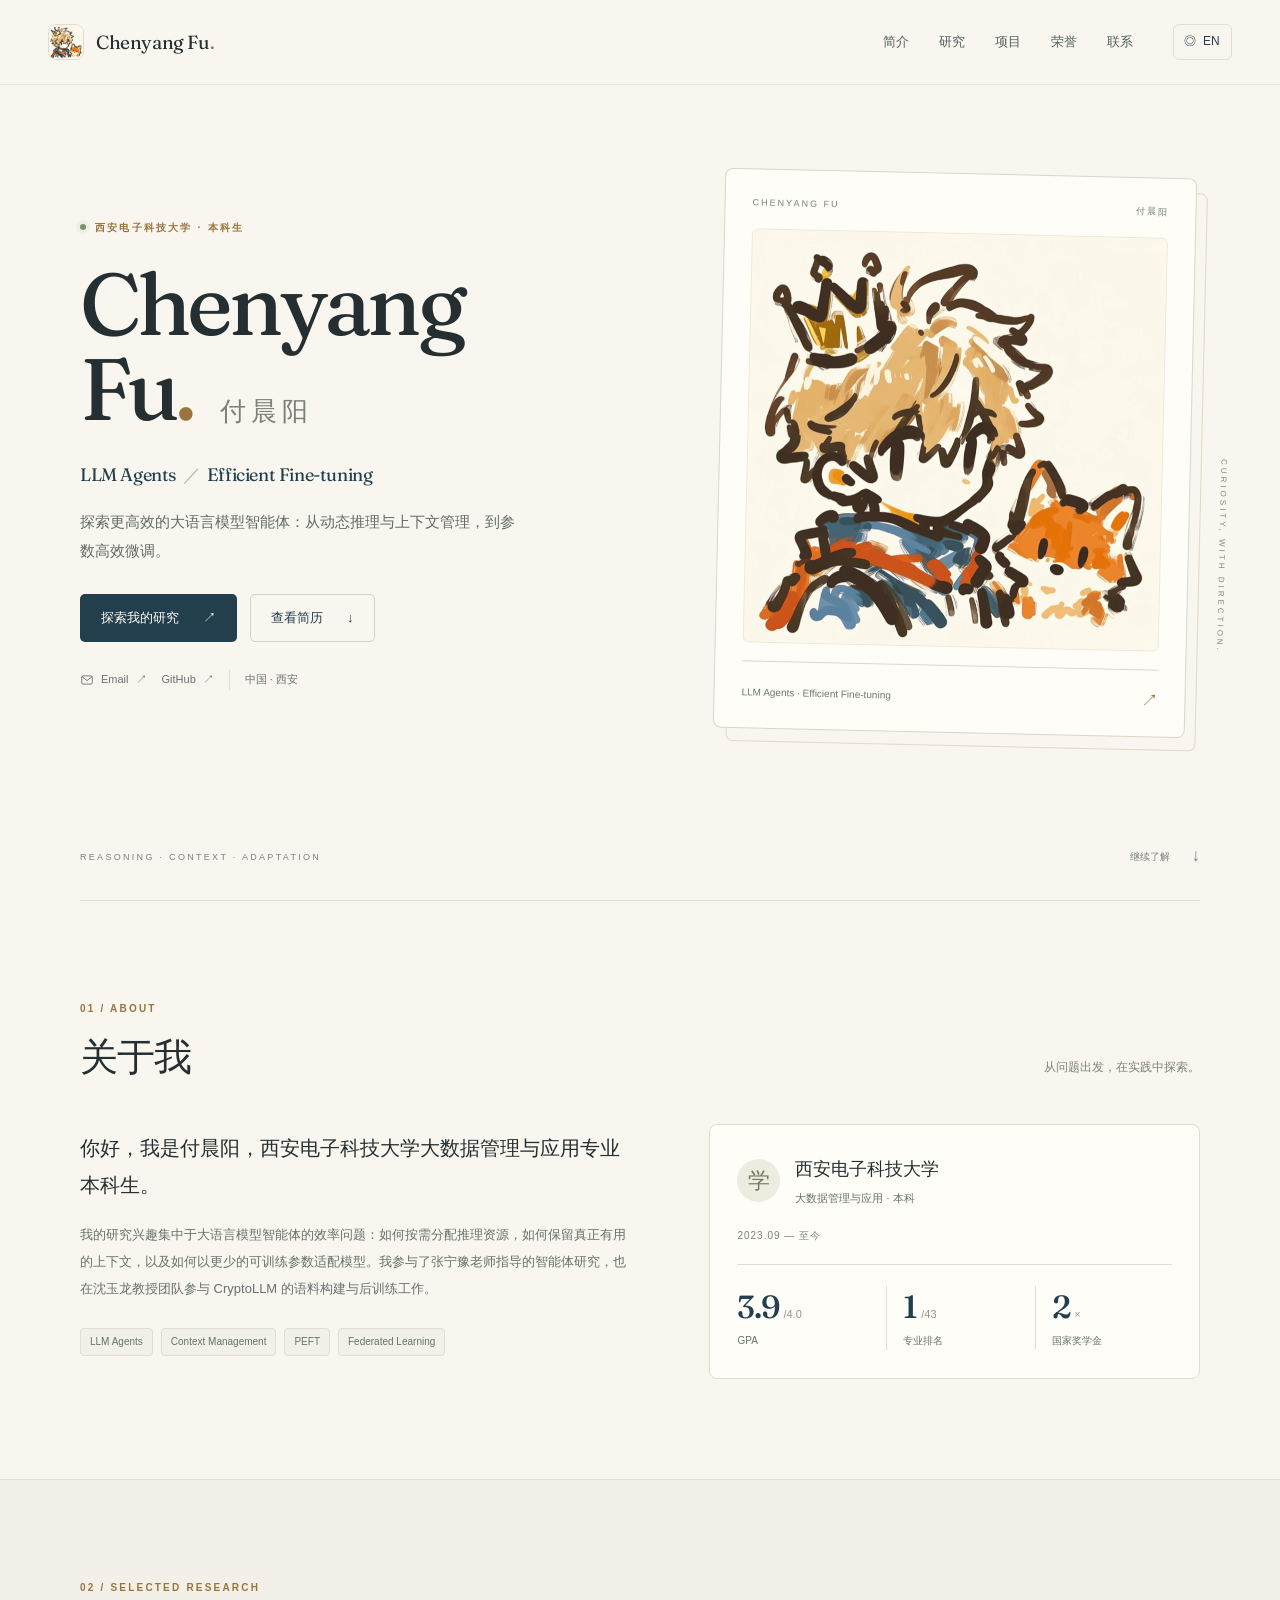
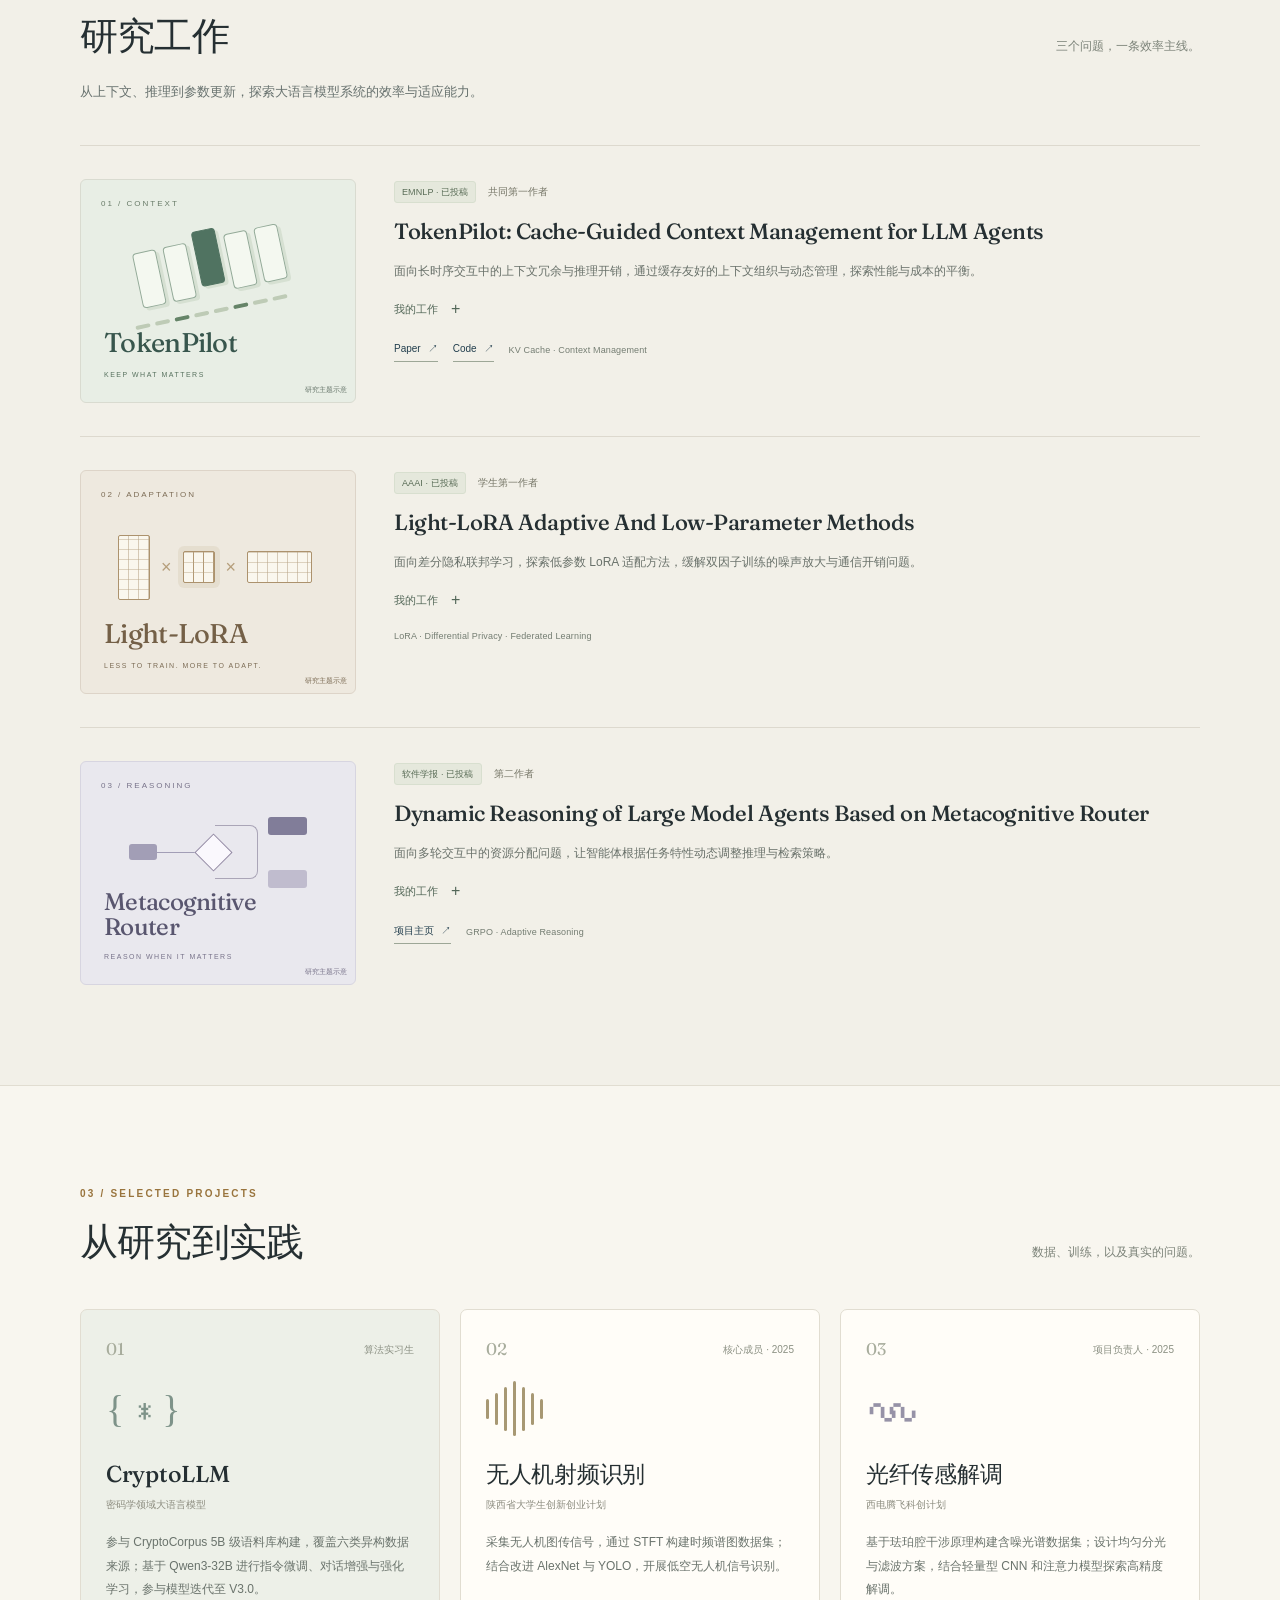
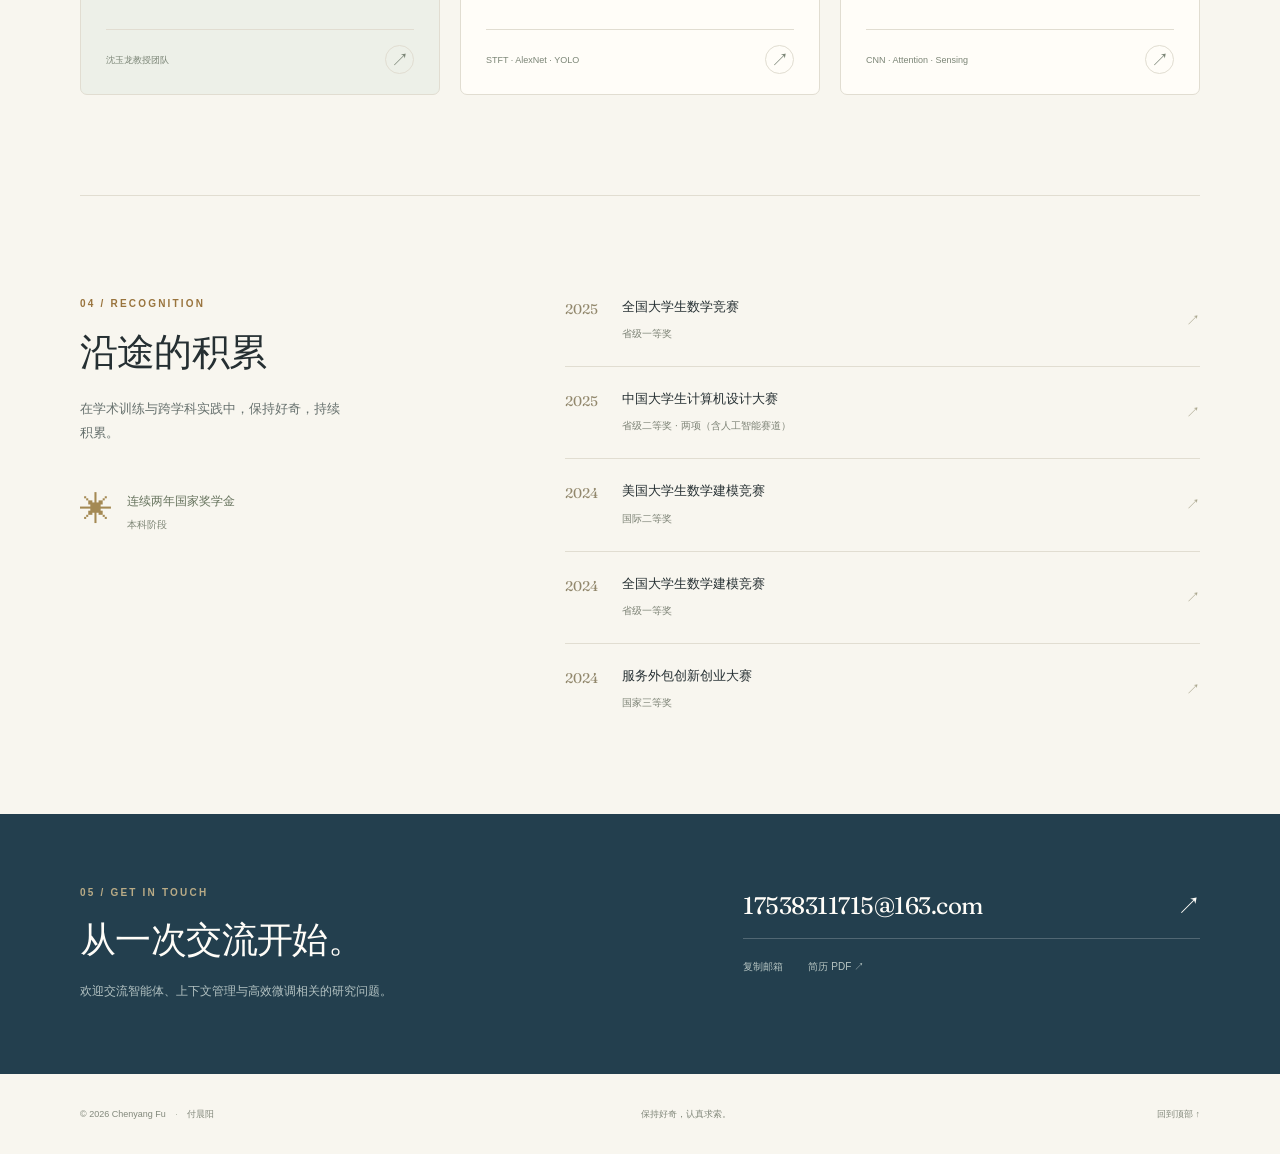
==== index.html @ 68245300 "Use illustrated avatar in navigation header" ====
<!doctype html>
<html lang="zh-CN">
<head>
  <meta charset="utf-8">
  <meta name="viewport" content="width=device-width, initial-scale=1">
  <meta name="description" content="付晨阳 Chenyang Fu，西安电子科技大学本科生。关注大语言模型智能体、上下文管理与参数高效微调。">
  <meta name="theme-color" content="#f8f6ef">
  <link rel="canonical" href="https://fc-new.github.io/">
  <meta name="author" content="Chenyang Fu">
  <meta property="og:url" content="https://fc-new.github.io/">
  <meta property="og:type" content="website">
  <meta property="og:title" content="Chenyang Fu · 付晨阳">
  <meta property="og:description" content="LLM Agents · Context Management · Efficient Fine-tuning. Undergraduate at Xidian University.">
  <title>付晨阳 · Chenyang Fu — LLM Agents & Efficient Fine-tuning</title>
  <link rel="icon" href="assets/favicon.svg" type="image/svg+xml">
  <link rel="stylesheet" href="styles.css">
  <script src="content.js" defer></script>
  <script src="script.js" defer></script>
</head>
<body>
  <a class="skip-link" href="#main" data-i18n="skip">跳转到正文</a>
  <div class="reading-progress" aria-hidden="true"></div>
  <header class="site-header">
    <div class="nav-shell">
      <a class="brand" href="#home" aria-label="Chenyang Fu, home"><img class="brand-avatar" src="assets/avatar-small.png" alt="" width="36" height="36"><span>Chenyang Fu<span class="brand-period">.</span></span></a>
      <nav class="navigation" id="navigation" aria-label="主导航">
        <a href="#about" data-i18n="navAbout">简介</a><a href="#research" data-i18n="navResearch">研究</a><a href="#projects" data-i18n="navProjects">项目</a><a href="#honors" data-i18n="navHonors">荣誉</a><a href="#contact" data-i18n="navContact">联系</a>
      </nav>
      <div class="nav-controls"><button class="language-switch" id="language-switch" type="button" hidden aria-label="Switch to English"><span aria-hidden="true">◎</span> <span id="language-label">EN</span></button><button class="menu-toggle" id="menu-toggle" type="button" hidden aria-controls="navigation" aria-expanded="false" aria-label="打开菜单"><span></span><span></span></button></div>
    </div>
  </header>
  <main id="main">
    <section class="hero container" id="home" aria-labelledby="hero-name">
      <div class="hero-copy">
        <p class="eyebrow"><span class="status-dot"></span><span data-i18n="heroEyebrow">西安电子科技大学 · 本科生</span></p>
        <h1 id="hero-name">Chenyang<br>Fu<span class="name-period">.</span><span class="chinese-name">付晨阳</span></h1>
        <p class="hero-role">LLM Agents <span>／</span> Efficient Fine-tuning</p>
        <p class="hero-description" data-i18n="heroDescription">探索更高效的大语言模型智能体：从动态推理与上下文管理，到参数高效微调。</p>
        <div class="hero-actions"><a class="button button-primary" href="#research"><span data-i18n="viewResearch">探索我的研究</span><span aria-hidden="true">↗</span></a><a class="button button-secondary" href="assets/chenyang-fu-cv.pdf" target="_blank" rel="noopener"><span data-i18n="viewCV">查看简历</span><span aria-hidden="true">↓</span></a></div>
        <div class="social-links"><a data-profile="email" href="mailto:17538311715@163.com"><svg viewBox="0 0 24 24" aria-hidden="true"><rect x="3" y="5" width="18" height="14" rx="2"/><path d="m3 6 9 7 9-7"/></svg>Email <span aria-hidden="true">↗</span></a><a data-profile="github" href="https://github.com/fc-new" target="_blank" rel="noopener noreferrer">GitHub <span aria-hidden="true">↗</span></a><a data-profile="scholar" hidden target="_blank" rel="noopener noreferrer">Google Scholar <span aria-hidden="true">↗</span></a><span class="social-location" data-i18n="location">中国 · 西安</span></div>
      </div>
      <aside class="research-visual portrait-card" aria-label="Chenyang Fu — personal avatar">
        <div class="visual-topline"><span>CHENYANG FU</span><span>付晨阳</span></div>
        <figure class="avatar-art">
          <img src="assets/chenyang-fu-avatar.png" alt="付晨阳的个人头像：戴皇冠的男孩与狐狸插画 / Chenyang Fu’s illustrated avatar" width="720" height="715" fetchpriority="high" decoding="async">
        </figure>
        <div class="visual-bottomline"><span>LLM Agents · Efficient Fine-tuning</span><span aria-hidden="true">↗</span></div>
        <span class="visual-side-label" aria-hidden="true">CURIOSITY, WITH DIRECTION.</span>
      </aside>
      <div class="hero-foot"><span class="small-label">REASONING · CONTEXT · ADAPTATION</span><a href="#about"><span data-i18n="scrollHint">继续了解</span><span aria-hidden="true">↓</span></a></div>
    </section>
    <section class="section container" id="about" aria-labelledby="about-title">
      <div class="section-heading"><div><p class="eyebrow">01 / ABOUT</p><h2 id="about-title" data-i18n="aboutTitle">关于我</h2></div><span class="section-aside" data-i18n="aboutAside">从问题出发，在实践中探索。</span></div>
      <div class="about-layout"><div class="about-copy"><p class="lead" data-i18n="aboutLead">你好，我是付晨阳，西安电子科技大学大数据管理与应用专业本科生。</p><p data-i18n="aboutBody">我的研究兴趣集中于大语言模型智能体的效率问题：如何按需分配推理资源，如何保留真正有用的上下文，以及如何以更少的可训练参数适配模型。我参与了张宁豫老师指导的智能体研究，也在沈玉龙教授团队参与 CryptoLLM 的语料构建与后训练工作。</p><div class="interest-tags"><span>LLM Agents</span><span>Context Management</span><span>PEFT</span><span>Federated Learning</span></div></div>
      <div class="education-card"><div class="education-top"><span class="education-icon" aria-hidden="true">学</span><div><h3 data-i18n="school">西安电子科技大学</h3><p data-i18n="degree">大数据管理与应用 · 本科</p></div></div><p class="education-date" data-i18n="educationDate">2023.09 — 至今</p><div class="education-metrics"><div><strong>3.9<span>/4.0</span></strong><span>GPA</span></div><div><strong>1<span>/43</span></strong><span data-i18n="rankLabel">专业排名</span></div><div><strong>2<span>×</span></strong><span data-i18n="scholarshipLabel">国家奖学金</span></div></div></div></div>
    </section>
    <section class="section research-section" id="research" aria-labelledby="research-title"><div class="container">
      <div class="section-heading"><div><p class="eyebrow">02 / SELECTED RESEARCH</p><h2 id="research-title" data-i18n="researchTitle">研究工作</h2></div><span class="section-aside" data-i18n="researchAside">三个问题，一条效率主线。</span></div>
      <p class="section-description" data-i18n="researchIntro">从上下文、推理到参数更新，探索大语言模型系统的效率与适应能力。</p>
      <article class="research-item"><div class="paper-art token-art" aria-hidden="true"><span class="art-index">01 / CONTEXT</span><div class="token-stack"><span></span><span></span><span></span><span></span><span></span></div><div class="token-track"><i></i><i></i><i></i><i></i><i></i><i></i><i></i><i></i></div><strong>TokenPilot</strong><span class="art-caption">KEEP WHAT MATTERS</span><span class="schematic" data-i18n="schematic">研究主题示意</span></div><div class="paper-content"><div class="paper-meta"><span class="status-badge" data-i18n="tokenStatus">EMNLP · 已投稿</span><span class="author-role" data-i18n="tokenRole">共同第一作者</span></div><h3>TokenPilot: Cache-Guided Context Management for LLM Agents</h3><p data-i18n="tokenDescription">面向长时序交互中的上下文冗余与推理开销，通过缓存友好的上下文组织与动态管理，探索性能与成本的平衡。</p><details><summary><span data-i18n="contribution">我的工作</span><span class="detail-symbol" aria-hidden="true">+</span></summary><p data-i18n="tokenContribution">优化会话前缀稳定性以提升 KV 缓存复用；对工具观测进行结构化精简与按需恢复；设计生命周期感知的滑动窗口上下文驱逐策略。</p></details><div class="paper-links"><a href="https://arxiv.org/abs/2606.17016" target="_blank" rel="noopener noreferrer">Paper <span aria-hidden="true">↗</span></a><a href="https://github.com/zjunlp/LightMem2" target="_blank" rel="noopener noreferrer">Code <span aria-hidden="true">↗</span></a><span class="paper-tag">KV Cache · Context Management</span></div></div></article>
      <article class="research-item"><div class="paper-art lora-art" aria-hidden="true"><span class="art-index">02 / ADAPTATION</span><div class="matrix-expression"><span class="matrix matrix-u"></span><span>×</span><span class="matrix matrix-r"></span><span>×</span><span class="matrix matrix-v"></span></div><strong>Light-LoRA</strong><span class="art-caption">LESS TO TRAIN. MORE TO ADAPT.</span><span class="schematic" data-i18n="schematic">研究主题示意</span></div><div class="paper-content"><div class="paper-meta"><span class="status-badge" data-i18n="loraStatus">AAAI · 已投稿</span><span class="author-role" data-i18n="loraRole">学生第一作者</span></div><h3>Light-LoRA Adaptive And Low-Parameter Methods</h3><p data-i18n="loraDescription">面向差分隐私联邦学习，探索低参数 LoRA 适配方法，缓解双因子训练的噪声放大与通信开销问题。</p><details><summary><span data-i18n="contribution">我的工作</span><span class="detail-symbol" aria-hidden="true">+</span></summary><p data-i18n="loraContribution">采用三因子低秩表示，仅训练中间矩阵 R；设计坐标变换潜空间映射协议；通过服务端周期性 SVD 重定向，让低秩子空间适应全局更新方向。</p></details><div class="paper-links"><span class="paper-tag">LoRA · Differential Privacy · Federated Learning</span></div></div></article>
      <article class="research-item"><div class="paper-art router-art" aria-hidden="true"><span class="art-index">03 / REASONING</span><div class="router-diagram"><span class="router-input"></span><span class="router-diamond"></span><span class="router-branch branch-one"></span><span class="router-branch branch-two"></span><span class="router-output output-one"></span><span class="router-output output-two"></span></div><strong>Metacognitive<br>Router</strong><span class="art-caption">REASON WHEN IT MATTERS</span><span class="schematic" data-i18n="schematic">研究主题示意</span></div><div class="paper-content"><div class="paper-meta"><span class="status-badge" data-i18n="routerStatus">软件学报 · 已投稿</span><span class="author-role" data-i18n="routerRole">第二作者</span></div><h3>Dynamic Reasoning of Large Model Agents Based on Metacognitive Router</h3><p data-i18n="routerDescription">面向多轮交互中的资源分配问题，让智能体根据任务特性动态调整推理与检索策略。</p><details><summary><span data-i18n="contribution">我的工作</span><span class="detail-symbol" aria-hidden="true">+</span></summary><p data-i18n="routerContribution">负责 Trigger 模块的数据生成与 SFT 冷启动，使用 LLaMA-Factory 完成训练；基于 Alibaba ROLL 为 Trigger 与 Reason 模块开展 GRPO 强化学习训练。</p></details><div class="paper-links"><a href="https://fanciful-toffee-b67214.netlify.app/" target="_blank" rel="noopener noreferrer"><span data-i18n="projectPage">项目主页</span><span aria-hidden="true">↗</span></a><span class="paper-tag">GRPO · Adaptive Reasoning</span></div></div></article>
    </div></section>
    <section class="section container" id="projects" aria-labelledby="projects-title"><div class="section-heading"><div><p class="eyebrow">03 / SELECTED PROJECTS</p><h2 id="projects-title" data-i18n="projectsTitle">从研究到实践</h2></div><span class="section-aside" data-i18n="projectsAside">数据、训练，以及真实的问题。</span></div>
      <div class="project-grid"><article class="project-card featured-project"><div class="project-card-top"><span class="project-number">01</span><span class="project-category" data-i18n="cryptoRole">算法实习生</span></div><div class="project-symbol" aria-hidden="true">{&nbsp;∗&nbsp;}</div><h3>CryptoLLM</h3><p class="project-subtitle" data-i18n="cryptoSubtitle">密码学领域大语言模型</p><p data-i18n="cryptoDescription">参与 CryptoCorpus 5B 级语料库构建，覆盖六类异构数据来源；基于 Qwen3-32B 进行指令微调、对话增强与强化学习，参与模型迭代至 V3.0。</p><div class="project-footer"><span data-i18n="cryptoTeam">沈玉龙教授团队</span><a href="https://cryptollm.net" target="_blank" rel="noopener noreferrer" aria-label="CryptoLLM project website">↗</a></div></article>
      <article class="project-card"><div class="project-card-top"><span class="project-number">02</span><span class="project-category" data-i18n="droneRole">核心成员 · 2025</span></div><div class="project-symbol signal-symbol" aria-hidden="true"><span></span><span></span><span></span><span></span><span></span><span></span><span></span></div><h3 data-i18n="droneTitle">无人机射频识别</h3><p class="project-subtitle" data-i18n="droneSubtitle">陕西省大学生创新创业计划</p><p data-i18n="droneDescription">采集无人机图传信号，通过 STFT 构建时频谱图数据集；结合改进 AlexNet 与 YOLO，开展低空无人机信号识别。</p><div class="project-footer"><span>STFT · AlexNet · YOLO</span><a href="https://jyt.shaanxi.gov.cn/gk/fdnr/gsgggk/202507/t20250731_3549808.html" target="_blank" rel="noopener noreferrer" aria-label="Official project announcement">↗</a></div></article>
      <article class="project-card"><div class="project-card-top"><span class="project-number">03</span><span class="project-category" data-i18n="opticalRole">项目负责人 · 2025</span></div><div class="project-symbol wave-symbol" aria-hidden="true">∿∿</div><h3 data-i18n="opticalTitle">光纤传感解调</h3><p class="project-subtitle" data-i18n="opticalSubtitle">西电腾飞科创计划</p><p data-i18n="opticalDescription">基于珐珀腔干涉原理构建含噪光谱数据集；设计均匀分光与滤波方案，结合轻量型 CNN 和注意力模型探索高精度解调。</p><div class="project-footer"><span>CNN · Attention · Sensing</span><a href="https://zhuanli.book118.com/view/193473025n01402112381905.html" target="_blank" rel="noopener noreferrer" aria-label="Patent information from resume">↗</a></div></article></div>
    </section>
    <section class="section container honors-section" id="honors" aria-labelledby="honors-title"><div class="honors-intro"><p class="eyebrow">04 / RECOGNITION</p><h2 id="honors-title" data-i18n="honorsTitle">沿途的积累</h2><p data-i18n="honorsIntro">在学术训练与跨学科实践中，保持好奇，持续积累。</p><div class="scholarship-note"><span class="honor-star" aria-hidden="true">✳</span><div><strong data-i18n="nationalScholarship">连续两年国家奖学金</strong><span data-i18n="scholarshipNote">本科阶段</span></div></div></div><div class="awards-list"><div class="award"><span class="award-year">2025</span><div><h3 data-i18n="mathAward">全国大学生数学竞赛</h3><span data-i18n="provincialFirst">省级一等奖</span></div><span class="award-mark" aria-hidden="true">↗</span></div><div class="award"><span class="award-year">2025</span><div><h3 data-i18n="designAward">中国大学生计算机设计大赛</h3><span data-i18n="designPrize">省级二等奖 · 两项（含人工智能赛道）</span></div><span class="award-mark" aria-hidden="true">↗</span></div><div class="award"><span class="award-year">2024</span><div><h3 data-i18n="mcmAward">美国大学生数学建模竞赛</h3><span data-i18n="mcmPrize">国际二等奖</span></div><span class="award-mark" aria-hidden="true">↗</span></div><div class="award"><span class="award-year">2024</span><div><h3 data-i18n="cumcmAward">全国大学生数学建模竞赛</h3><span data-i18n="provincialFirst">省级一等奖</span></div><span class="award-mark" aria-hidden="true">↗</span></div><div class="award"><span class="award-year">2024</span><div><h3 data-i18n="outsourcingAward">服务外包创新创业大赛</h3><span data-i18n="nationalThird">国家三等奖</span></div><span class="award-mark" aria-hidden="true">↗</span></div></div></section>
    <section class="contact-section" id="contact" aria-labelledby="contact-title"><div class="container contact-layout"><div><p class="eyebrow">05 / GET IN TOUCH</p><h2 id="contact-title" data-i18n="contactTitle">从一次交流开始。</h2><p data-i18n="contactDescription">欢迎交流智能体、上下文管理与高效微调相关的研究问题。</p></div><div class="contact-actions"><a class="contact-email" href="mailto:17538311715@163.com" data-profile="email"><span data-email-text>17538311715@163.com</span><span aria-hidden="true">↗</span></a><div class="contact-small-links"><button id="copy-email" hidden type="button" data-i18n="copyEmail">复制邮箱</button><a href="assets/chenyang-fu-cv.pdf" target="_blank" rel="noopener" data-i18n="downloadCV">简历 PDF ↗</a></div><span class="copy-status" id="copy-status" role="status" aria-live="polite"></span></div></div></section>
  </main>
  <footer class="container site-footer"><p>© <span id="year">2026</span> Chenyang Fu <span class="footer-dot">·</span> 付晨阳</p><span data-i18n="footerNote">保持好奇，认真求索。</span><a href="#home" data-i18n="backTop">回到顶部 ↑</a></footer>
</body>
</html>
---- styles.css ----
@font-face{font-family:Fraunces;src:url('assets/fonts/fraunces-latin.woff2') format('woff2');font-weight:100 900;font-style:normal;font-display:swap}
:root{--bg:#f8f6ef;--paper:#fffdf8;--ink:#252f32;--muted:#67716e;--navy:#233f4e;--gold:#99743d;--line:#e1ddd1;--serif:Fraunces,Georgia,'Songti SC','Noto Serif CJK SC',serif;--sans:-apple-system,BlinkMacSystemFont,'Segoe UI','PingFang SC','Microsoft YaHei',sans-serif;--max:1120px}
*{box-sizing:border-box}html{scroll-behavior:smooth;scroll-padding-top:100px}body{margin:0;background:var(--bg);color:var(--ink);font-family:var(--sans);font-size:15px;line-height:1.8;-webkit-font-smoothing:antialiased}a{color:inherit;text-decoration:none}button{font:inherit;cursor:pointer}a,button,summary{-webkit-tap-highlight-color:transparent}button:disabled{cursor:default}a:focus-visible,button:focus-visible,summary:focus-visible{outline:3px solid var(--gold);outline-offset:5px}::selection{background:#dbe4df;color:var(--navy)}[hidden]{display:none!important}svg{display:block}h1,h2,h3,p{margin:0}h1,h2,h3{text-wrap:balance}img{display:block;max-width:100%}.container{width:min(var(--max),calc(100% - 96px));margin-inline:auto}.skip-link{position:fixed;top:-100px;left:20px;z-index:100;padding:10px 20px;background:var(--navy);color:white}.skip-link:focus{top:12px}.reading-progress{height:2px;width:0;background:var(--gold);position:fixed;top:0;left:0;z-index:60}.site-header{position:sticky;top:0;z-index:50;background:rgba(248,246,239,.94);border-bottom:1px solid rgba(225,221,209,.7);backdrop-filter:blur(16px)}.nav-shell{max-width:1320px;min-height:84px;margin:auto;padding:0 48px;display:flex;align-items:center;gap:40px}.brand{display:flex;gap:12px;align-items:center;font-family:var(--serif);font-size:19px;white-space:nowrap;letter-spacing:-.4px}.brand-mark{display:grid;place-items:center;background:var(--navy);color:var(--paper);width:33px;height:36px;border-radius:8px 8px 8px 1px;font-size:26px;line-height:1}.brand-period{color:var(--gold)}.navigation{display:flex;align-items:center;gap:30px;margin-left:auto}.navigation a{position:relative;font-size:13px;color:#515e5e;line-height:44px}.navigation a:hover,.navigation a[aria-current]{color:var(--navy)}.navigation a:after{content:'';position:absolute;bottom:4px;height:2px;left:0;right:100%;background:var(--gold);transition:right .2s}.navigation a:hover:after,.navigation a[aria-current]:after{right:0}.nav-controls{display:flex;align-items:center;gap:12px}.language-switch{display:flex;align-items:center;gap:7px;border:1px solid var(--line);border-radius:6px;padding:3px 10px;font-size:12px;min-width:59px;min-height:36px;color:var(--navy);background:transparent}.language-switch:hover{background:var(--paper)}.menu-toggle{display:none;width:40px;height:40px;border:1px solid var(--line);border-radius:6px;background:transparent;align-items:center;justify-content:center;flex-direction:column;gap:5px}.menu-toggle span{width:17px;height:1px;background:var(--navy)}.eyebrow{display:flex;align-items:center;gap:9px;color:var(--gold);font-size:10px;font-weight:600;line-height:1.5;letter-spacing:2.2px;text-transform:uppercase}.status-dot{display:inline-block;width:6px;height:6px;border-radius:50%;background:#7a9075;box-shadow:0 0 0 4px #7a907510}.hero{display:grid;grid-template-columns:1.16fr 1fr;gap:56px 80px;padding-top:86px;min-height:calc(100svh - 84px);align-items:center;max-height:1000px}.hero-copy{padding:0 0 16px}.hero h1{margin:26px 0 19px;font-family:var(--serif);font-size:clamp(64px,6.8vw,93px);line-height:.98;font-weight:450;letter-spacing:-4.3px;position:relative}.name-period{color:var(--gold)}.chinese-name{font-family:'Songti SC','Noto Serif CJK SC',serif;font-size:26px;letter-spacing:5px;font-weight:400;color:#7c8178;display:inline-block;margin-left:27px;vertical-align:baseline}.hero-role{font-family:var(--serif);font-size:18px;letter-spacing:-.4px;color:var(--navy);margin:28px 0 15px}.hero-role span{color:#b2ae9e;margin:0 3px}.hero-description{font-size:15px;line-height:1.95;max-width:435px;color:#606b67}.hero-actions{display:flex;gap:13px;flex-wrap:wrap;margin-top:29px}.button{display:inline-flex;align-items:center;justify-content:center;gap:24px;min-height:48px;padding:11px 20px;border:1px solid transparent;border-radius:5px;font-size:13px;font-weight:500;transition:background .2s,transform .2s}.button:hover{transform:translateY(-2px)}.button-primary{background:var(--navy);color:var(--paper)}.button-primary:hover{background:#315568}.button-secondary{border-color:#d4d1c5;background:transparent;color:var(--navy)}.button-secondary:hover{background:var(--paper)}.social-links{display:flex;align-items:center;flex-wrap:wrap;gap:15px;margin-top:22px;font-size:11px;color:var(--muted)}.social-links a{display:inline-flex;gap:7px;align-items:center;min-height:32px}.social-links a:hover{color:var(--navy)}.social-links svg{height:14px;width:14px;fill:none;stroke:currentColor;stroke-width:1.5}.social-location{border-left:1px solid var(--line);padding-left:15px}.research-visual{position:relative;border:1px solid #d7d7c9;border-radius:8px;background:linear-gradient(145deg,#f0f0e7,#ecefe5 60%,#f1eee3);padding:25px 27px 20px;align-self:center;transform:rotate(1.3deg);box-shadow:12px 14px 0 -2px var(--bg),12px 14px 0 -1px #e0d9c7;margin-right:9px;margin-bottom:25px}.visual-topline{display:flex;justify-content:space-between;font-family:var(--sans);font-size:9px;letter-spacing:2px;color:#758375;padding-bottom:25px}.visual-heading{font-family:var(--serif);font-size:30px;line-height:1.45;font-weight:450;letter-spacing:1px;color:var(--navy)}.visual-heading br{display:block}.research-map{width:calc(100% + 20px);margin:8px -10px 10px}.orbit{stroke:#a0ae9b;stroke-width:.9;fill:none;stroke-dasharray:3 4;opacity:.65}.map-center{font-family:var(--serif);font-size:23px;fill:#f8f6ef}.map-center-small{font-size:8px;letter-spacing:2px;fill:#d4dccf}.map-node{fill:#fdfbf4;stroke:#d7dace;stroke-width:1}.map-label{fill:#425954;font-family:var(--serif);font-size:16px}.visual-bottomline{display:flex;justify-content:space-between;align-items:center;border-top:1px solid #d7d9cb;padding-top:16px;font-size:10px;color:#67796c}.visual-bottomline>span:last-child{font-size:17px;color:var(--gold)}.visual-side-label{position:absolute;right:-40px;top:50%;writing-mode:vertical-rl;letter-spacing:3px;font-size:8px;color:#82887d}.hero-foot{grid-column:1/-1;align-self:end;display:flex;align-items:center;justify-content:space-between;border-bottom:1px solid var(--line);padding:20px 0 28px;color:#7a837c;font-size:10px}.small-label{font-size:9px;letter-spacing:2.3px}.hero-foot a{display:flex;gap:22px;align-items:center;min-height:30px}.hero-foot a>span:last-child{font-size:17px}.section{padding-top:100px;padding-bottom:100px}.section-heading{display:flex;align-items:end;justify-content:space-between;gap:25px;margin-bottom:43px}.section-heading .eyebrow,.honors-intro .eyebrow,.contact-section .eyebrow{margin-bottom:16px}h2{font-family:var(--serif);font-size:38px;line-height:1.3;font-weight:450;letter-spacing:-.8px}.section-aside{color:#7b8278;font-size:12px;padding-bottom:3px}.about-layout{display:grid;grid-template-columns:1.12fr 1fr;gap:80px}.about-copy{padding-top:5px}.about-copy .lead{font-family:var(--serif);font-size:20px;line-height:1.85;color:var(--ink);margin-bottom:19px}.about-copy>p:not(.lead){font-size:13px;color:var(--muted);line-height:2.05}.interest-tags{display:flex;gap:8px;flex-wrap:wrap;margin-top:26px}.interest-tags span{border:1px solid var(--line);border-radius:4px;padding:4px 9px;font-size:10px;color:#667366;background:#f1f1e9}.education-card{background:var(--paper);border:1px solid var(--line);border-radius:8px;padding:28px 27px;align-self:start}.education-top{display:flex;align-items:center;gap:15px}.education-icon{width:43px;height:43px;display:grid;place-items:center;flex-shrink:0;background:#edece1;color:#77795b;border-radius:50%;font-family:var(--serif);font-size:22px}.education-top h3{font-size:18px;font-family:var(--serif);font-weight:500}.education-top p{font-size:11px;color:var(--muted);margin-top:3px}.education-date{font-size:10px;letter-spacing:1px;color:#798075;margin-top:18px;padding-bottom:19px;border-bottom:1px solid var(--line)}.education-metrics{display:grid;grid-template-columns:1fr 1fr 1fr;margin-top:21px;gap:12px}.education-metrics>div{display:flex;flex-direction:column}.education-metrics>div+div{padding-left:16px;border-left:1px solid var(--line)}.education-metrics strong{font-family:var(--serif);font-weight:500;font-size:32px;line-height:1.3;letter-spacing:-1px;color:var(--navy);white-space:nowrap}.education-metrics strong span{font-family:var(--sans);font-size:11px;font-weight:400;color:#929689;margin-left:4px;letter-spacing:0}.education-metrics>div>span{font-size:10px;color:var(--muted);margin-top:5px}.research-section{border-top:1px solid var(--line);border-bottom:1px solid var(--line);background:#f2f0e8}.research-section .section-heading{margin-bottom:19px}.section-description{font-size:13px;color:var(--muted);margin-bottom:42px}.research-item{display:grid;grid-template-columns:276px 1fr;gap:38px;padding:33px 0;border-top:1px solid #ddd9ce;align-items:start}.research-item:last-child{padding-bottom:0}.paper-art{height:224px;padding:20px 23px;border-radius:6px;border:1px solid #d9dbd0;position:relative;overflow:hidden;display:flex;flex-direction:column;justify-content:end;background:#e8eee5}.art-index{position:absolute;top:17px;left:20px;font-size:8px;letter-spacing:2px;color:#697c69}.paper-art>strong{font-family:var(--serif);font-size:27px;line-height:1.05;font-weight:450;letter-spacing:-.7px;z-index:1;color:#38564d}.art-caption{font-size:7px;letter-spacing:1.5px;margin-top:12px;color:#57715e}.schematic{position:absolute;right:8px;bottom:5px;font-size:7px;color:#67766b}.token-stack{position:absolute;left:55px;top:58px;display:flex;gap:7px;transform:rotate(-12deg)}.token-stack span{display:block;width:24px;height:56px;border:1px solid #94ab99;background:#f8fbf4c7;border-radius:4px;box-shadow:3px 3px 0 #b5c7b059}.token-stack span:nth-child(3){background:#507361;border-color:#507361;transform:translateY(-9px)}.token-track{position:absolute;left:53px;top:130px;display:flex;gap:5px;transform:rotate(-12deg)}.token-track i{height:4px;width:15px;border-radius:3px;background:#becbb6}.token-track i:nth-child(3n){background:#658468}.lora-art{background:#eee9df;border-color:#ddd4c8}.lora-art>strong{color:#746047}.lora-art .art-index,.lora-art .art-caption,.lora-art .schematic{color:#7c6c55}.matrix-expression{position:absolute;left:37px;top:64px;display:flex;align-items:center;gap:11px;color:#b59e7b;font-size:18px}.matrix{display:block;border:1px solid #ac926d;background:repeating-linear-gradient(0deg,transparent 0 9px,#b6a18170 9px 10px),repeating-linear-gradient(90deg,#faf7ee 0 9px,#b6a18170 9px 10px);border-radius:2px}.matrix-u{height:65px;width:32px}.matrix-r{height:32px;width:32px;background-color:#af936b;box-shadow:0 0 0 5px #af936b22}.matrix-v{width:65px;height:32px}.router-art{background:#e9e8ee;border-color:#d7d5e0}.router-art>strong{color:#59566f;font-size:24px}.router-art .art-index,.router-art .art-caption,.router-art .schematic{color:#78738a}.router-diagram{position:absolute;top:59px;left:48px;height:65px;width:180px}.router-input{height:16px;width:28px;background:#a29eb6;border-radius:3px;position:absolute;top:23px;left:0}.router-input:after{content:'';height:1px;width:47px;position:absolute;top:8px;left:28px;background:#a29eb6}.router-diamond{position:absolute;left:71px;top:18px;height:27px;width:27px;border:1px solid #938aa4;background:#faf8fd;transform:rotate(45deg);z-index:1}.router-branch{position:absolute;height:27px;width:43px;left:86px;border-color:#aaa5b7;border-style:solid;border-width:1px 1px 0 0;border-radius:0 8px 0 0}.branch-one{top:4px}.branch-two{top:31px;transform:scaleY(-1)}.router-output{position:absolute;right:2px;height:18px;width:39px;background:#817d99;border-radius:3px}.output-one{top:-4px}.output-two{top:49px;background:#c0bcce}.paper-content{padding:2px 0}.paper-meta{display:flex;flex-wrap:wrap;align-items:center;gap:12px;margin-bottom:13px}.status-badge{font-size:9px;letter-spacing:.1px;color:#596c56;background:#e5e8dc;border:1px solid #d8dfcf;border-radius:3px;padding:2px 7px}.author-role{font-size:10px;color:#777768}.paper-content h3{font-family:var(--serif);font-size:22px;line-height:1.45;font-weight:500;letter-spacing:-.45px;margin-bottom:12px}.paper-content>p{font-size:12px;line-height:1.95;color:#69716a}.paper-content details{font-size:12px;color:#69716a;margin-top:12px}.paper-content summary{display:inline-flex;list-style:none;align-items:center;gap:13px;cursor:pointer;min-height:28px;color:#536758;font-size:11px}.paper-content summary::-webkit-details-marker{display:none}.detail-symbol{font-size:16px;line-height:1;transition:transform .2s}.paper-content details[open] .detail-symbol{transform:rotate(45deg)}.paper-content details p{border-left:2px solid #c6ceb8;padding-left:13px;margin:8px 0 17px;font-size:12px;line-height:1.95}.paper-links{display:flex;align-items:center;gap:15px;flex-wrap:wrap;margin-top:14px;font-size:10px}.paper-links a{display:inline-flex;align-items:center;gap:7px;border-bottom:1px solid #9da797;min-height:25px;color:var(--navy)}.paper-links a:hover{color:var(--gold)}.paper-tag{font-size:9px;color:#747d72;letter-spacing:.15px}.project-grid{display:grid;grid-template-columns:repeat(3,1fr);gap:20px}.project-card{background:var(--paper);border:1px solid var(--line);border-radius:7px;padding:24px 25px 20px;display:flex;flex-direction:column;transition:transform .2s,border-color .2s}.project-card:hover{transform:translateY(-4px);border-color:#bfc7b4}.project-card-top{display:flex;align-items:center;justify-content:space-between;gap:10px;font-size:10px;color:#8b9083}.project-number{font-family:var(--serif);font-size:17px;color:#a7ac9c}.project-symbol{height:84px;display:flex;align-items:center;font-family:Georgia,serif;font-size:38px;color:#7e9389;margin:2px 0 7px}.project-card h3{font-family:var(--serif);font-size:23px;font-weight:500;letter-spacing:-.3px;line-height:1.4;margin-bottom:6px}.project-subtitle{font-size:10px;color:#8c8c7f;margin-bottom:17px}.project-card>p:not(.project-subtitle){font-size:12px;color:#6a736c;line-height:1.95;margin-bottom:28px}.project-footer{border-top:1px solid var(--line);padding-top:15px;display:flex;align-items:center;justify-content:space-between;font-size:9px;color:#7b8576;margin-top:auto;gap:5px}.project-footer a{font-size:18px;border:1px solid var(--line);border-radius:50%;height:29px;width:29px;display:grid;place-items:center;flex-shrink:0;line-height:1}.project-footer a:hover{background:var(--navy);color:var(--paper)}.featured-project{background:#edf0e8}.signal-symbol{display:flex;align-items:center;gap:6px}.signal-symbol span{height:20px;width:3px;border-radius:2px;background:#a79873}.signal-symbol span:nth-child(2),.signal-symbol span:nth-child(6){height:32px}.signal-symbol span:nth-child(3),.signal-symbol span:nth-child(5){height:44px}.signal-symbol span:nth-child(4){height:55px}.wave-symbol{font-size:59px;letter-spacing:-10px;color:#9692a7;font-weight:400}.honors-section{border-top:1px solid var(--line);display:grid;grid-template-columns:.85fr 1.4fr;gap:100px}.honors-intro>p:not(.eyebrow){font-size:13px;color:var(--muted);margin-top:20px;max-width:265px;line-height:1.9}.scholarship-note{display:flex;align-items:center;gap:14px;margin-top:34px}.honor-star{font-size:33px;color:#a48953}.scholarship-note strong{font-weight:500;font-size:12px;color:#65725c}.scholarship-note div>span{display:block;font-size:10px;color:#7c8474;margin-top:3px}.award{display:flex;align-items:center;gap:24px;padding:21px 0;border-bottom:1px solid var(--line)}.award:first-child{padding-top:0}.award:last-child{border:0;padding-bottom:0}.award-year{font-family:var(--serif);font-size:14px;color:#92886d;align-self:start;line-height:26px}.award h3{font-size:13px;font-weight:500;line-height:1.7}.award div>span{font-size:10px;color:#7d8376}.award-mark{margin-left:auto;color:#aaa68e;font-size:14px}.contact-section{padding:70px 0;background:var(--navy);color:var(--paper)}.contact-layout{display:grid;grid-template-columns:1.3fr 1fr;gap:70px;align-items:center}.contact-section .eyebrow{color:#b9ab86}.contact-section h2{font-size:36px;letter-spacing:-.6px}.contact-section p:not(.eyebrow){font-size:12px;color:#b3c2c2;margin-top:17px;line-height:1.95;max-width:380px}.contact-email{display:flex;gap:18px;align-items:center;justify-content:space-between;font-family:var(--serif);font-size:24px;border-bottom:1px solid #ffffff35;padding-bottom:11px;letter-spacing:-.5px}.contact-email:hover{color:#decda9}.contact-email span:first-child{overflow-wrap:anywhere}.contact-small-links{display:flex;gap:25px;font-size:10px;color:#b8c6c3;margin-top:14px}.contact-small-links button{background:transparent;color:inherit;border:0;padding:0;font-size:10px;min-height:28px}.contact-small-links a{min-height:28px;display:inline-flex;align-items:center}.copy-status{display:block;min-height:19px;font-size:10px;color:#ded3b7;margin-top:4px}.site-footer{padding:26px 0;display:flex;align-items:center;justify-content:space-between;gap:20px;font-size:9px;color:#82887b}.footer-dot{margin-inline:7px;color:#b3b7a9}.site-footer>a{min-height:28px;display:flex;align-items:center}.site-footer>a:hover{color:var(--navy)}
@media(min-width:1600px){.hero{min-height:780px}}
@media(max-width:1100px){.container{width:calc(100% - 72px)}.nav-shell{padding-inline:36px;gap:25px}.hero{gap:45px 48px;min-height:730px;padding-top:70px}.hero h1{font-size:75px}.chinese-name{font-size:23px;margin-left:15px}.hero-role{font-size:16px}.research-visual{padding:22px}.visual-heading{font-size:27px}.about-layout{gap:40px}.research-item{grid-template-columns:242px 1fr;gap:29px}.paper-art{height:219px}.project-grid{gap:15px}.project-card{padding:21px}.project-card h3{font-size:21px}.honors-section{gap:65px}.contact-layout{gap:40px}.contact-email{font-size:21px}.matrix-expression{left:22px}.token-stack{left:42px}.token-track{left:40px}.router-diagram{left:35px}}
@media(max-width:820px){.navigation{gap:19px}.nav-shell{gap:23px}.brand{font-size:16px}.hero{gap:50px 31px;min-height:680px;padding-top:55px}.hero h1{font-size:65px;letter-spacing:-3.5px}.chinese-name{display:block;margin:15px 0 0;font-size:21px;letter-spacing:7px}.hero-role{font-size:14px}.hero-description{font-size:13px}.visual-heading{font-size:23px}.visual-topline{font-size:8px;letter-spacing:1px}.research-visual{padding:20px 15px}.visual-bottomline{font-size:8px}.visual-side-label{right:-32px}.button{padding:10px 13px;gap:13px;font-size:11px;min-height:44px}.section{padding-block:76px}.section-heading{margin-bottom:32px}h2{font-size:32px}.about-layout{gap:30px}.about-copy .lead{font-size:17px}.about-copy>p:not(.lead){font-size:12px}.education-card{padding:23px 20px}.education-top h3{font-size:16px}.education-icon{width:34px;height:34px;font-size:18px}.education-metrics{gap:5px}.education-metrics>div+div{padding-left:12px}.education-metrics strong{font-size:28px}.education-metrics>div>span{font-size:9px}.research-item{grid-template-columns:210px 1fr;gap:26px}.paper-art{height:213px;padding:19px}.paper-content h3{font-size:19px}.matrix-expression{left:14px;gap:7px}.matrix-v{width:52px}.token-stack{left:30px}.token-track{left:30px}.router-diagram{left:24px;width:162px}.paper-art>strong{font-size:24px}.router-art>strong{font-size:22px}.project-grid{gap:13px}.project-card{padding:19px 17px}.project-card h3{font-size:20px}.project-subtitle{font-size:9px}.project-card>p:not(.project-subtitle){font-size:11px}.project-card-top{font-size:9px}.project-footer{font-size:8px}.honors-section{gap:44px;grid-template-columns:.8fr 1.2fr}.award{gap:16px}.award h3{font-size:12px}.contact-layout{gap:30px;grid-template-columns:1fr 1fr}.contact-section h2{font-size:30px}.contact-email{font-size:18px}.contact-section p:not(.eyebrow){font-size:11px}.section-aside{font-size:10px}}
@media(max-width:680px){html{scroll-padding-top:88px}.container{width:calc(100% - 44px)}.nav-shell{padding:0 22px;min-height:68px;gap:14px;flex-wrap:wrap}.brand{font-size:17px}.brand-mark{width:29px;height:31px;font-size:23px}.nav-controls{margin-left:auto;gap:8px}.language-switch{min-height:35px;min-width:53px}.menu-toggle{display:flex;height:35px;width:35px}.navigation{width:100%;order:3;margin:0;justify-content:space-between;gap:10px;border-top:1px solid var(--line);padding:8px 0 12px}.js .navigation{display:none}.js .navigation.is-open{display:flex}.navigation a{font-size:13px;min-width:35px;text-align:center}.hero{display:flex;flex-direction:column;align-items:stretch;gap:0;max-height:none;padding-top:51px;min-height:0}.hero-copy{padding:0}.hero .eyebrow{font-size:9px;letter-spacing:1.8px}.hero h1{font-size:76px;letter-spacing:-4px;margin:27px 0 24px;line-height:.94}.chinese-name{display:inline-block;margin:0 0 0 23px;letter-spacing:5px;font-size:24px}.hero-role{font-size:17px;margin-top:25px;letter-spacing:-.6px}.hero-description{font-size:14px;max-width:400px}.hero-actions{margin-top:25px;gap:11px}.button{font-size:12px;gap:23px;padding:12px 17px;min-height:47px}.social-links{font-size:11px;margin-top:16px}.research-visual{align-self:center;width:calc(100% - 18px);max-width:400px;margin:45px 9px 35px 0;padding:23px 24px 19px;transform:rotate(.8deg)}.visual-topline{font-size:9px;padding-bottom:17px}.visual-heading{font-size:27px}.research-map{max-height:252px;margin:4px -10px 3px}.visual-bottomline{font-size:10px}.visual-side-label{right:-29px;font-size:7px;letter-spacing:2px}.hero-foot{padding:21px 0 24px;gap:10px}.small-label{font-size:7px;letter-spacing:1.3px}.hero-foot a{font-size:9px;gap:12px}.section{padding-block:65px}.section-heading{display:block;margin-bottom:28px}.section-aside{display:block;margin-top:15px;font-size:11px}.section-heading .eyebrow,.honors-intro .eyebrow{margin-bottom:12px}.eyebrow{font-size:9px}h2{font-size:33px}.about-layout{grid-template-columns:1fr;gap:29px}.about-copy .lead{font-size:19px}.about-copy>p:not(.lead){font-size:13px}.interest-tags{margin-top:22px}.interest-tags span{font-size:10px}.education-card{padding:26px 23px}.education-top h3{font-size:19px}.education-top p{font-size:11px}.education-icon{width:40px;height:40px;font-size:20px}.education-metrics{gap:14px;margin-top:23px}.education-metrics strong{font-size:34px}.education-metrics>div>span{font-size:11px}.section-description{font-size:12px;margin-bottom:29px}.research-item{grid-template-columns:1fr;gap:23px;padding:28px 0}.paper-art{height:218px;padding:23px;max-width:100%;width:100%}.paper-art>strong{font-size:28px;max-width:65%}.art-index{left:23px}.art-caption{font-size:8px}.token-stack{left:auto;right:39px;top:57px}.token-track{left:auto;right:35px;top:129px}.matrix-expression{left:auto;right:25px;top:64px;gap:10px}.matrix-v{width:65px}.router-diagram{left:auto;right:27px;top:58px;width:178px}.router-art>strong{font-size:27px}.paper-content h3{font-size:23px}.paper-meta{margin-bottom:15px;gap:13px}.status-badge{font-size:10px}.author-role{font-size:11px}.paper-content>p,.paper-content details p{font-size:13px}.paper-content summary{min-height:35px;font-size:12px}.paper-links{margin-top:14px;font-size:12px;gap:18px}.paper-tag{font-size:10px}.paper-links a{min-height:29px}.project-grid{grid-template-columns:1fr;gap:19px}.project-card{padding:24px 25px 20px}.project-card-top{font-size:11px}.project-symbol{height:66px;margin:11px 0 13px}.project-card h3{font-size:26px}.project-subtitle{font-size:11px;margin-bottom:14px}.project-card>p:not(.project-subtitle){font-size:13px;max-width:470px;margin-bottom:25px}.project-footer{font-size:10px;padding-top:18px}.honors-section{display:block}.honors-intro>p:not(.eyebrow){max-width:100%;font-size:13px}.scholarship-note{margin-top:22px;margin-bottom:36px}.award{padding:20px 0;gap:25px}.award h3{font-size:13px}.award div>span{font-size:11px}.contact-section{padding:54px 0 42px}.contact-layout{grid-template-columns:1fr;gap:28px}.contact-section h2{font-size:32px}.contact-section p:not(.eyebrow){font-size:12px;max-width:100%}.contact-email{font-size:24px;padding-bottom:13px}.contact-small-links,.contact-small-links button{font-size:12px}.copy-status{font-size:11px}.site-footer{font-size:9px;padding:25px 0;flex-wrap:wrap;gap:6px 12px;justify-content:space-between}.site-footer>span{display:none}.site-footer>a{min-height:35px}.footer-dot{margin-inline:4px}}
@media(max-width:360px){.container{width:calc(100% - 36px)}.nav-shell{padding-inline:18px}.brand{gap:8px;font-size:16px}.hero h1{font-size:65px}.chinese-name{font-size:21px;margin-left:15px}.hero-role{font-size:15px}.contact-email{font-size:20px}.matrix-expression{right:16px;gap:7px}.token-stack{right:22px}.token-track{right:16px}.router-diagram{right:17px}.paper-art{padding:20px}.paper-art>strong{font-size:26px}.art-caption{font-size:7px;letter-spacing:1px}.visual-heading{font-size:24px}.visual-bottomline{font-size:9px}}
@media(prefers-reduced-motion:reduce){html{scroll-behavior:auto}*,*:before,*:after{transition:none!important;animation:none!important}}
@media print{.site-header,.hero-actions,.social-links,.hero-foot,.reading-progress,.contact-small-links,.copy-status,.site-footer>a{display:none!important}html{scroll-behavior:auto}body{font-size:11pt;background:white;color:black}.container{width:100%}.hero{padding-top:0;min-height:0;max-height:none;gap:20px;break-after:page}.hero h1{font-size:60px}.hero-copy{padding:0}.research-visual{transform:none;box-shadow:none}.visual-side-label{display:none}.section{padding-block:30px;break-inside:avoid}.research-section{background:white}.research-item{break-inside:avoid}.contact-section{background:#eee;color:black;padding:30px 0}.contact-section p:not(.eyebrow){color:#333}.contact-email{font-size:18px}.project-grid{gap:15px}.site-footer{padding:20px 0}.paper-content details:not([open])>p{display:block}}

/* Personal portrait: preserve the complete illustration at every screen size. */
.portrait-card{background:var(--paper)}
.portrait-card .visual-topline{padding-bottom:18px}
.avatar-art{margin:0 0 18px;border:1px solid var(--line-soft,#efe8d9);border-radius:6px;overflow:hidden;background:#faf7ec}
.avatar-art img{display:block;width:100%;height:auto;object-fit:contain}
.portrait-card .visual-bottomline{gap:12px}
@media(max-width:680px){.portrait-card{max-width:360px}.portrait-card .visual-topline{padding-bottom:15px}.avatar-art{margin-bottom:15px}}

/* Compact personal avatar in the navigation brand. */
.brand-avatar{width:36px;height:36px;flex-shrink:0;object-fit:contain;background:#faf7ec;border:1px solid var(--line);border-radius:8px}
@media(max-width:680px){.brand-avatar{width:32px;height:32px}}
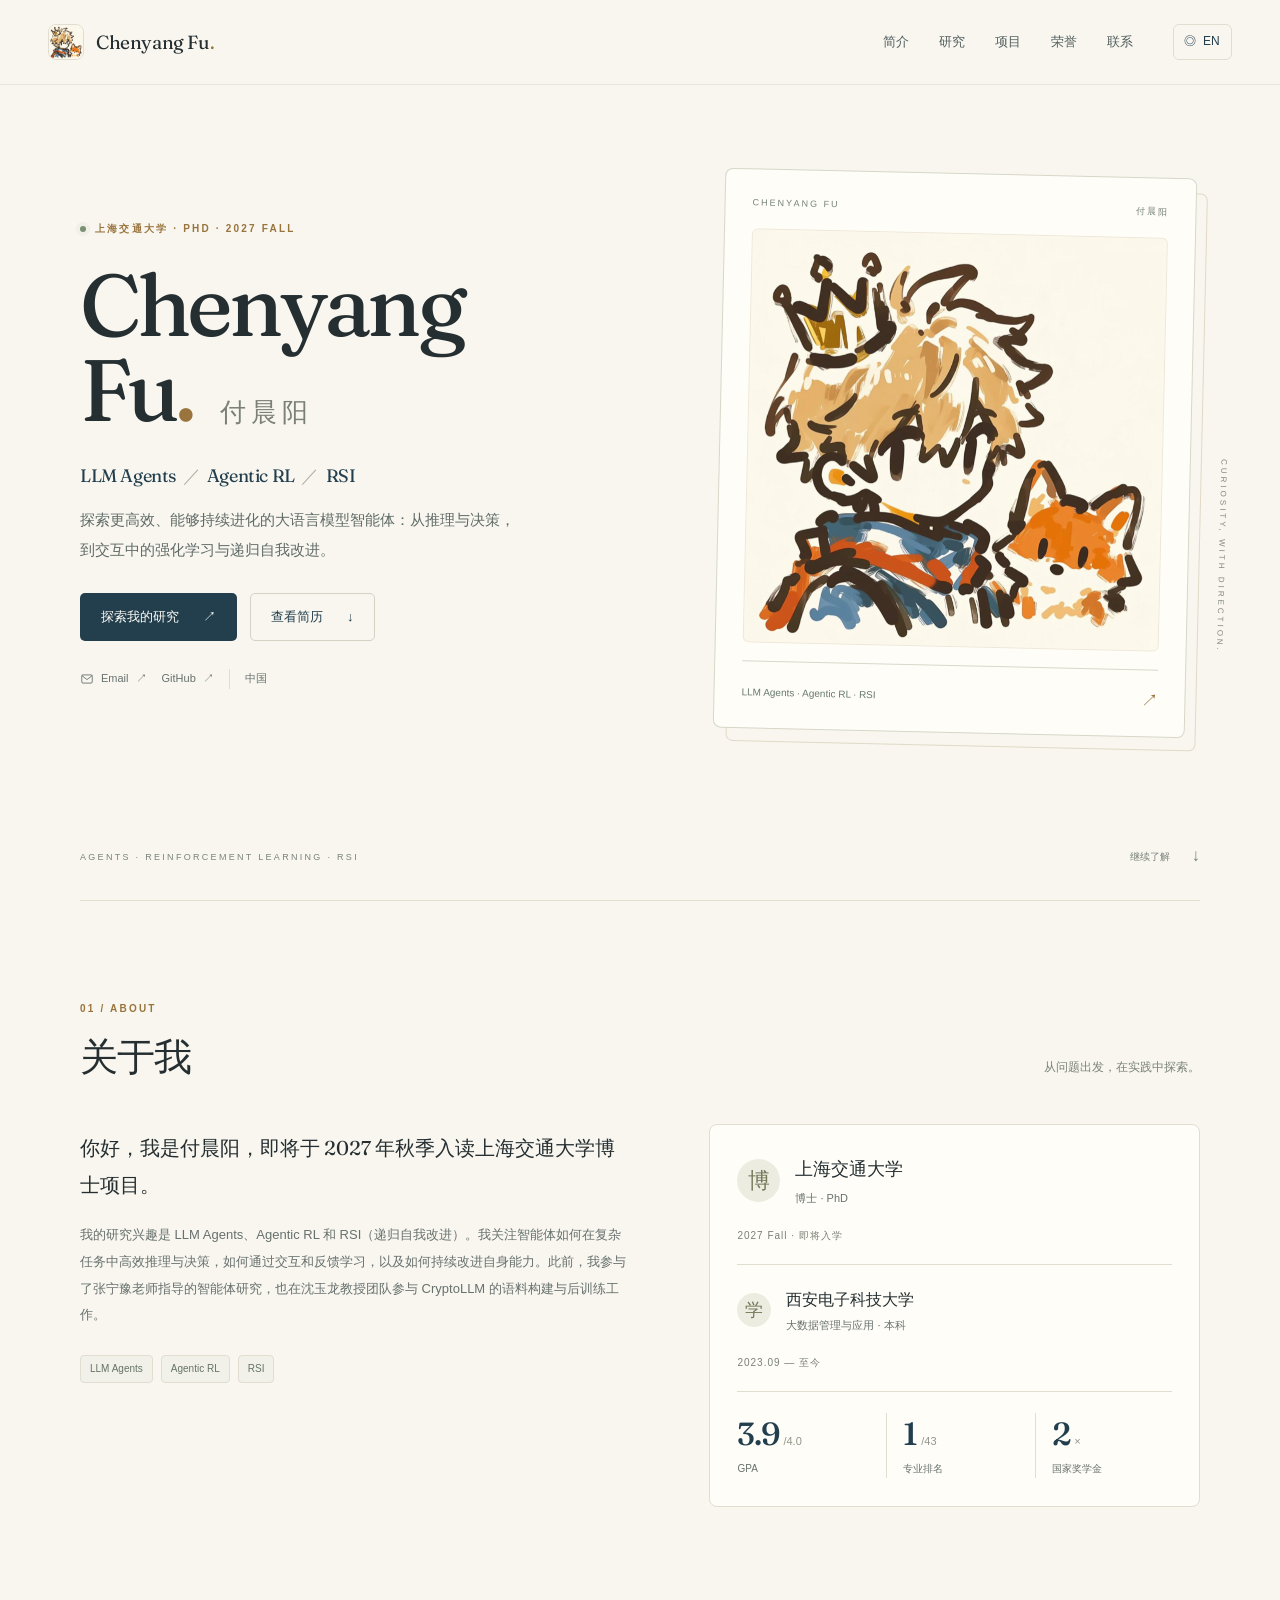
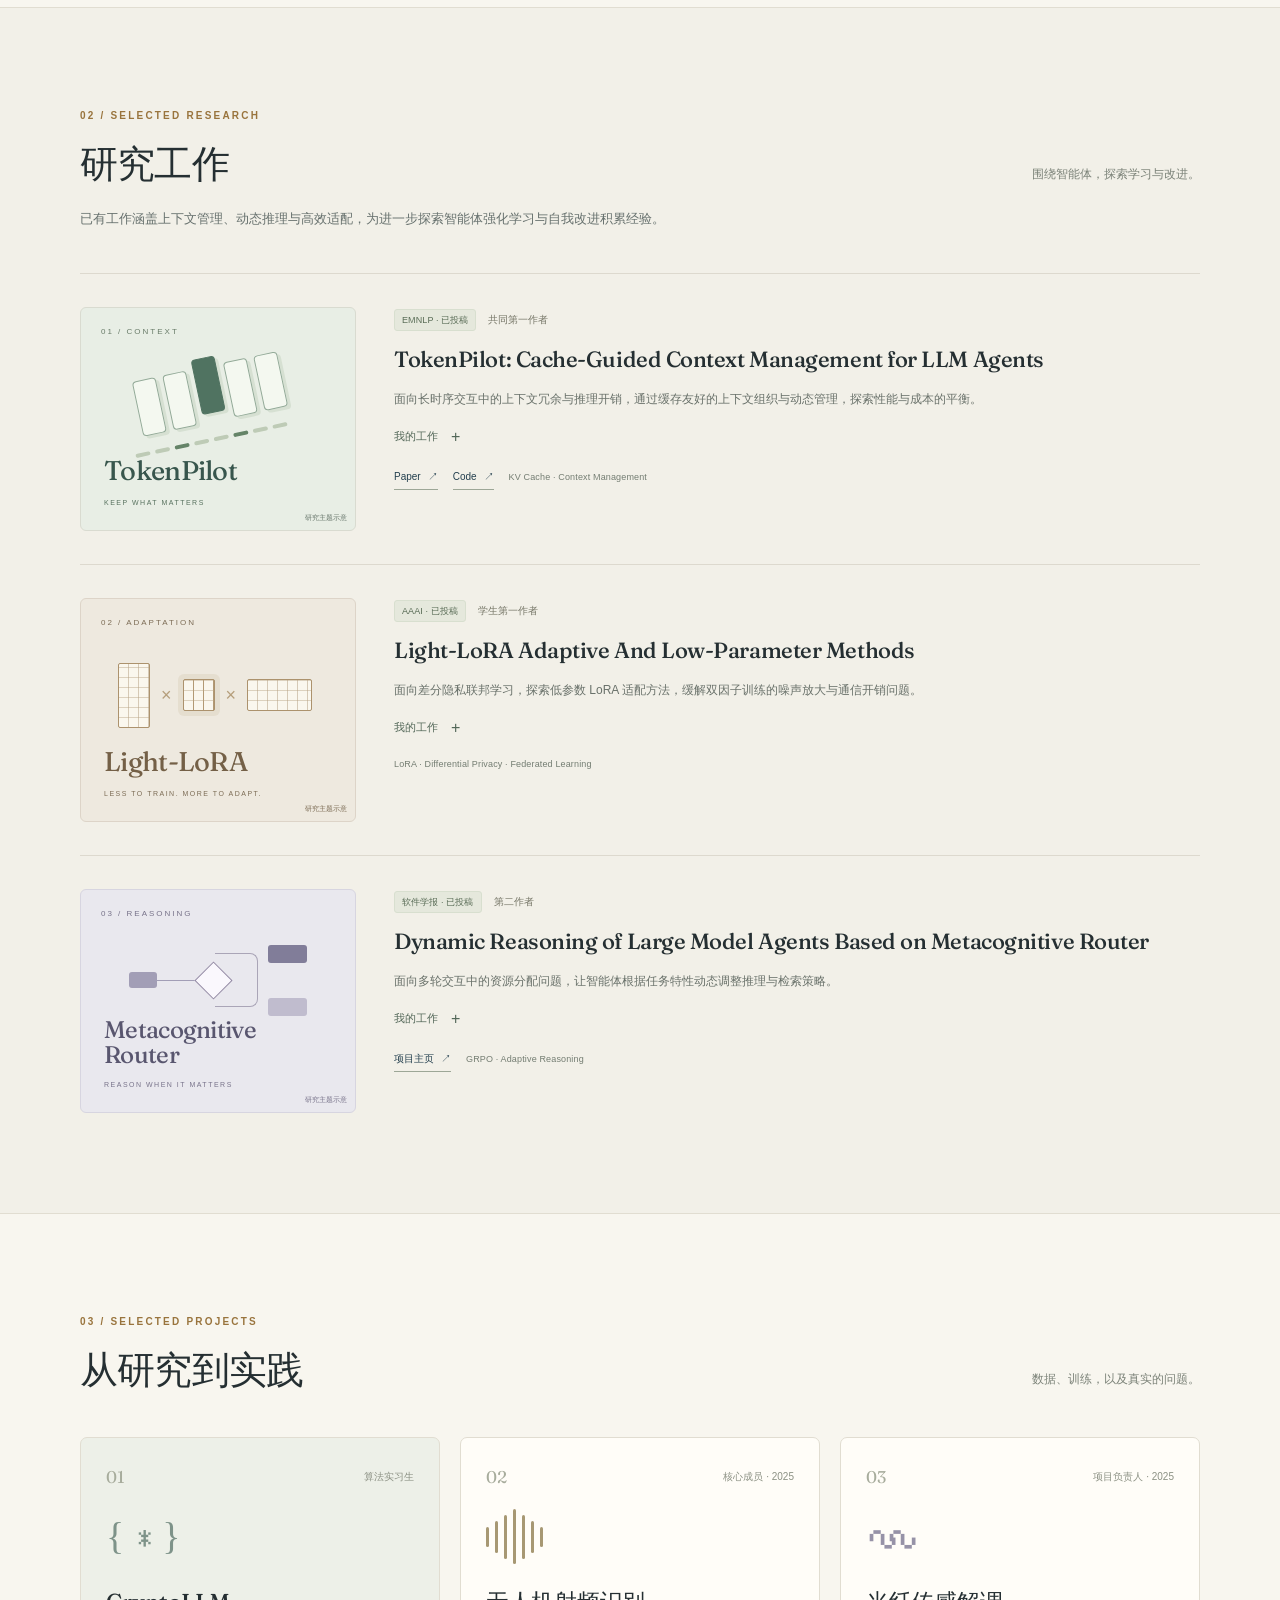
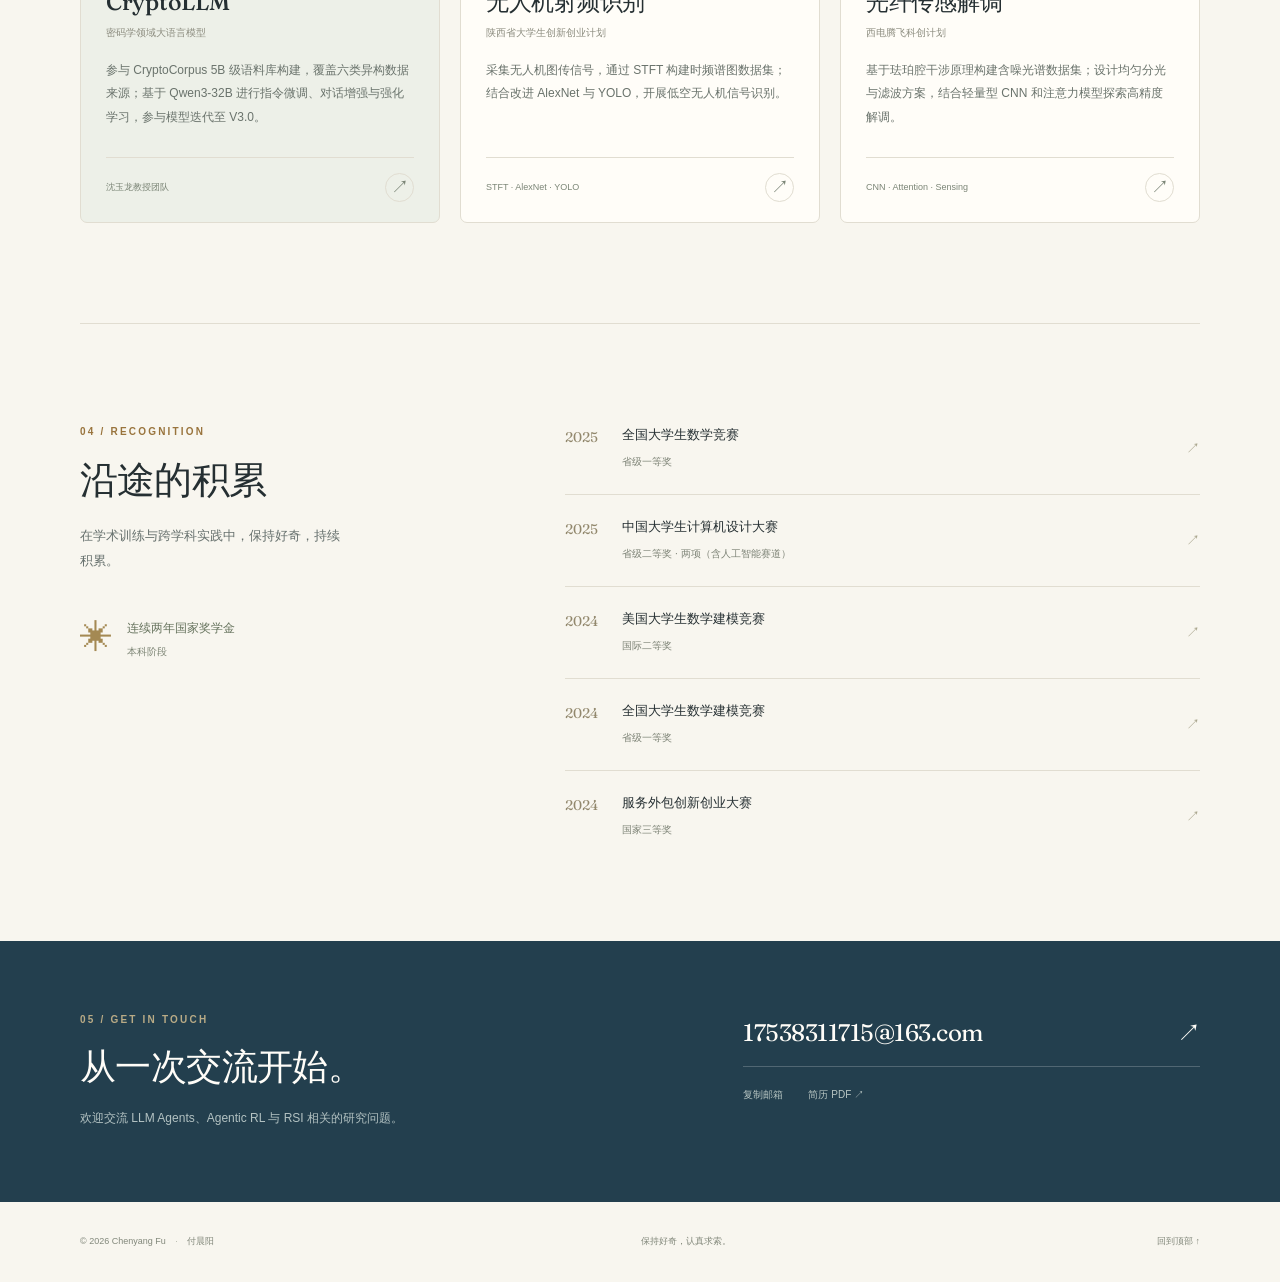
==== commit 45d275c2: "Update profile for incoming SJTU PhD and agent research interests" ====
--- a/index.html
+++ b/index.html
@@ -3,15 +3,15 @@
 <head>
   <meta charset="utf-8">
   <meta name="viewport" content="width=device-width, initial-scale=1">
-  <meta name="description" content="付晨阳 Chenyang Fu，西安电子科技大学本科生。关注大语言模型智能体、上下文管理与参数高效微调。">
+  <meta name="description" content="付晨阳 Chenyang Fu，上海交通大学 2027 Fall 入学博士生。研究方向：LLM Agents、Agentic RL 和 RSI。">
   <meta name="theme-color" content="#f8f6ef">
   <link rel="canonical" href="https://fc-new.github.io/">
   <meta name="author" content="Chenyang Fu">
   <meta property="og:url" content="https://fc-new.github.io/">
   <meta property="og:type" content="website">
   <meta property="og:title" content="Chenyang Fu · 付晨阳">
-  <meta property="og:description" content="LLM Agents · Context Management · Efficient Fine-tuning. Undergraduate at Xidian University.">
-  <title>付晨阳 · Chenyang Fu — LLM Agents & Efficient Fine-tuning</title>
+  <meta property="og:description" content="Incoming PhD student at Shanghai Jiao Tong University, Fall 2027. LLM Agents · Agentic RL · RSI.">
+  <title>付晨阳 · Chenyang Fu — LLM Agents · Agentic RL · RSI</title>
   <link rel="icon" href="assets/favicon.svg" type="image/svg+xml">
   <link rel="stylesheet" href="styles.css">
   <script src="content.js" defer></script>
@@ -32,31 +32,31 @@
   <main id="main">
     <section class="hero container" id="home" aria-labelledby="hero-name">
       <div class="hero-copy">
-        <p class="eyebrow"><span class="status-dot"></span><span data-i18n="heroEyebrow">西安电子科技大学 · 本科生</span></p>
+        <p class="eyebrow"><span class="status-dot"></span><span data-i18n="heroEyebrow">上海交通大学 · PhD · 2027 Fall</span></p>
         <h1 id="hero-name">Chenyang<br>Fu<span class="name-period">.</span><span class="chinese-name">付晨阳</span></h1>
-        <p class="hero-role">LLM Agents <span>／</span> Efficient Fine-tuning</p>
-        <p class="hero-description" data-i18n="heroDescription">探索更高效的大语言模型智能体：从动态推理与上下文管理，到参数高效微调。</p>
+        <p class="hero-role">LLM Agents <span>／</span> Agentic RL <span>／</span> RSI</p>
+        <p class="hero-description" data-i18n="heroDescription">探索更高效、能够持续进化的大语言模型智能体：从推理与决策，到交互中的强化学习与递归自我改进。</p>
         <div class="hero-actions"><a class="button button-primary" href="#research"><span data-i18n="viewResearch">探索我的研究</span><span aria-hidden="true">↗</span></a><a class="button button-secondary" href="assets/chenyang-fu-cv.pdf" target="_blank" rel="noopener"><span data-i18n="viewCV">查看简历</span><span aria-hidden="true">↓</span></a></div>
-        <div class="social-links"><a data-profile="email" href="mailto:17538311715@163.com"><svg viewBox="0 0 24 24" aria-hidden="true"><rect x="3" y="5" width="18" height="14" rx="2"/><path d="m3 6 9 7 9-7"/></svg>Email <span aria-hidden="true">↗</span></a><a data-profile="github" href="https://github.com/fc-new" target="_blank" rel="noopener noreferrer">GitHub <span aria-hidden="true">↗</span></a><a data-profile="scholar" hidden target="_blank" rel="noopener noreferrer">Google Scholar <span aria-hidden="true">↗</span></a><span class="social-location" data-i18n="location">中国 · 西安</span></div>
+        <div class="social-links"><a data-profile="email" href="mailto:17538311715@163.com"><svg viewBox="0 0 24 24" aria-hidden="true"><rect x="3" y="5" width="18" height="14" rx="2"/><path d="m3 6 9 7 9-7"/></svg>Email <span aria-hidden="true">↗</span></a><a data-profile="github" href="https://github.com/fc-new" target="_blank" rel="noopener noreferrer">GitHub <span aria-hidden="true">↗</span></a><a data-profile="scholar" hidden target="_blank" rel="noopener noreferrer">Google Scholar <span aria-hidden="true">↗</span></a><span class="social-location" data-i18n="location">中国</span></div>
       </div>
       <aside class="research-visual portrait-card" aria-label="Chenyang Fu — personal avatar">
         <div class="visual-topline"><span>CHENYANG FU</span><span>付晨阳</span></div>
         <figure class="avatar-art">
           <img src="assets/chenyang-fu-avatar.png" alt="付晨阳的个人头像：戴皇冠的男孩与狐狸插画 / Chenyang Fu’s illustrated avatar" width="720" height="715" fetchpriority="high" decoding="async">
         </figure>
-        <div class="visual-bottomline"><span>LLM Agents · Efficient Fine-tuning</span><span aria-hidden="true">↗</span></div>
+        <div class="visual-bottomline"><span>LLM Agents · Agentic RL · RSI</span><span aria-hidden="true">↗</span></div>
         <span class="visual-side-label" aria-hidden="true">CURIOSITY, WITH DIRECTION.</span>
       </aside>
-      <div class="hero-foot"><span class="small-label">REASONING · CONTEXT · ADAPTATION</span><a href="#about"><span data-i18n="scrollHint">继续了解</span><span aria-hidden="true">↓</span></a></div>
+      <div class="hero-foot"><span class="small-label">AGENTS · REINFORCEMENT LEARNING · RSI</span><a href="#about"><span data-i18n="scrollHint">继续了解</span><span aria-hidden="true">↓</span></a></div>
     </section>
     <section class="section container" id="about" aria-labelledby="about-title">
       <div class="section-heading"><div><p class="eyebrow">01 / ABOUT</p><h2 id="about-title" data-i18n="aboutTitle">关于我</h2></div><span class="section-aside" data-i18n="aboutAside">从问题出发，在实践中探索。</span></div>
-      <div class="about-layout"><div class="about-copy"><p class="lead" data-i18n="aboutLead">你好，我是付晨阳，西安电子科技大学大数据管理与应用专业本科生。</p><p data-i18n="aboutBody">我的研究兴趣集中于大语言模型智能体的效率问题：如何按需分配推理资源，如何保留真正有用的上下文，以及如何以更少的可训练参数适配模型。我参与了张宁豫老师指导的智能体研究，也在沈玉龙教授团队参与 CryptoLLM 的语料构建与后训练工作。</p><div class="interest-tags"><span>LLM Agents</span><span>Context Management</span><span>PEFT</span><span>Federated Learning</span></div></div>
-      <div class="education-card"><div class="education-top"><span class="education-icon" aria-hidden="true">学</span><div><h3 data-i18n="school">西安电子科技大学</h3><p data-i18n="degree">大数据管理与应用 · 本科</p></div></div><p class="education-date" data-i18n="educationDate">2023.09 — 至今</p><div class="education-metrics"><div><strong>3.9<span>/4.0</span></strong><span>GPA</span></div><div><strong>1<span>/43</span></strong><span data-i18n="rankLabel">专业排名</span></div><div><strong>2<span>×</span></strong><span data-i18n="scholarshipLabel">国家奖学金</span></div></div></div></div>
+      <div class="about-layout"><div class="about-copy"><p class="lead" data-i18n="aboutLead">你好，我是付晨阳，即将于 2027 年秋季入读上海交通大学博士项目。</p><p data-i18n="aboutBody">我的研究兴趣是 LLM Agents、Agentic RL 和 RSI（递归自我改进）。我关注智能体如何在复杂任务中高效推理与决策，如何通过交互和反馈学习，以及如何持续改进自身能力。此前，我参与了张宁豫老师指导的智能体研究，也在沈玉龙教授团队参与 CryptoLLM 的语料构建与后训练工作。</p><div class="interest-tags"><span>LLM Agents</span><span>Agentic RL</span><span>RSI</span></div></div>
+      <div class="education-card"><div class="education-top"><span class="education-icon" aria-hidden="true">博</span><div><h3 data-i18n="school">上海交通大学</h3><p data-i18n="degree">博士 · PhD</p></div></div><p class="education-date" data-i18n="educationDate">2027 Fall · 即将入学</p><div class="undergraduate-education"><div class="education-top"><span class="education-icon" aria-hidden="true">学</span><div><h3 data-i18n="undergraduateSchool">西安电子科技大学</h3><p data-i18n="undergraduateDegree">大数据管理与应用 · 本科</p></div></div><p class="education-date" data-i18n="undergraduateDate">2023.09 — 至今</p><div class="education-metrics"><div><strong>3.9<span>/4.0</span></strong><span>GPA</span></div><div><strong>1<span>/43</span></strong><span data-i18n="rankLabel">专业排名</span></div><div><strong>2<span>×</span></strong><span data-i18n="scholarshipLabel">国家奖学金</span></div></div></div></div></div>
     </section>
     <section class="section research-section" id="research" aria-labelledby="research-title"><div class="container">
-      <div class="section-heading"><div><p class="eyebrow">02 / SELECTED RESEARCH</p><h2 id="research-title" data-i18n="researchTitle">研究工作</h2></div><span class="section-aside" data-i18n="researchAside">三个问题，一条效率主线。</span></div>
-      <p class="section-description" data-i18n="researchIntro">从上下文、推理到参数更新，探索大语言模型系统的效率与适应能力。</p>
+      <div class="section-heading"><div><p class="eyebrow">02 / SELECTED RESEARCH</p><h2 id="research-title" data-i18n="researchTitle">研究工作</h2></div><span class="section-aside" data-i18n="researchAside">围绕智能体，探索学习与改进。</span></div>
+      <p class="section-description" data-i18n="researchIntro">已有工作涵盖上下文管理、动态推理与高效适配，为进一步探索智能体强化学习与自我改进积累经验。</p>
       <article class="research-item"><div class="paper-art token-art" aria-hidden="true"><span class="art-index">01 / CONTEXT</span><div class="token-stack"><span></span><span></span><span></span><span></span><span></span></div><div class="token-track"><i></i><i></i><i></i><i></i><i></i><i></i><i></i><i></i></div><strong>TokenPilot</strong><span class="art-caption">KEEP WHAT MATTERS</span><span class="schematic" data-i18n="schematic">研究主题示意</span></div><div class="paper-content"><div class="paper-meta"><span class="status-badge" data-i18n="tokenStatus">EMNLP · 已投稿</span><span class="author-role" data-i18n="tokenRole">共同第一作者</span></div><h3>TokenPilot: Cache-Guided Context Management for LLM Agents</h3><p data-i18n="tokenDescription">面向长时序交互中的上下文冗余与推理开销，通过缓存友好的上下文组织与动态管理，探索性能与成本的平衡。</p><details><summary><span data-i18n="contribution">我的工作</span><span class="detail-symbol" aria-hidden="true">+</span></summary><p data-i18n="tokenContribution">优化会话前缀稳定性以提升 KV 缓存复用；对工具观测进行结构化精简与按需恢复；设计生命周期感知的滑动窗口上下文驱逐策略。</p></details><div class="paper-links"><a href="https://arxiv.org/abs/2606.17016" target="_blank" rel="noopener noreferrer">Paper <span aria-hidden="true">↗</span></a><a href="https://github.com/zjunlp/LightMem2" target="_blank" rel="noopener noreferrer">Code <span aria-hidden="true">↗</span></a><span class="paper-tag">KV Cache · Context Management</span></div></div></article>
       <article class="research-item"><div class="paper-art lora-art" aria-hidden="true"><span class="art-index">02 / ADAPTATION</span><div class="matrix-expression"><span class="matrix matrix-u"></span><span>×</span><span class="matrix matrix-r"></span><span>×</span><span class="matrix matrix-v"></span></div><strong>Light-LoRA</strong><span class="art-caption">LESS TO TRAIN. MORE TO ADAPT.</span><span class="schematic" data-i18n="schematic">研究主题示意</span></div><div class="paper-content"><div class="paper-meta"><span class="status-badge" data-i18n="loraStatus">AAAI · 已投稿</span><span class="author-role" data-i18n="loraRole">学生第一作者</span></div><h3>Light-LoRA Adaptive And Low-Parameter Methods</h3><p data-i18n="loraDescription">面向差分隐私联邦学习，探索低参数 LoRA 适配方法，缓解双因子训练的噪声放大与通信开销问题。</p><details><summary><span data-i18n="contribution">我的工作</span><span class="detail-symbol" aria-hidden="true">+</span></summary><p data-i18n="loraContribution">采用三因子低秩表示，仅训练中间矩阵 R；设计坐标变换潜空间映射协议；通过服务端周期性 SVD 重定向，让低秩子空间适应全局更新方向。</p></details><div class="paper-links"><span class="paper-tag">LoRA · Differential Privacy · Federated Learning</span></div></div></article>
       <article class="research-item"><div class="paper-art router-art" aria-hidden="true"><span class="art-index">03 / REASONING</span><div class="router-diagram"><span class="router-input"></span><span class="router-diamond"></span><span class="router-branch branch-one"></span><span class="router-branch branch-two"></span><span class="router-output output-one"></span><span class="router-output output-two"></span></div><strong>Metacognitive<br>Router</strong><span class="art-caption">REASON WHEN IT MATTERS</span><span class="schematic" data-i18n="schematic">研究主题示意</span></div><div class="paper-content"><div class="paper-meta"><span class="status-badge" data-i18n="routerStatus">软件学报 · 已投稿</span><span class="author-role" data-i18n="routerRole">第二作者</span></div><h3>Dynamic Reasoning of Large Model Agents Based on Metacognitive Router</h3><p data-i18n="routerDescription">面向多轮交互中的资源分配问题，让智能体根据任务特性动态调整推理与检索策略。</p><details><summary><span data-i18n="contribution">我的工作</span><span class="detail-symbol" aria-hidden="true">+</span></summary><p data-i18n="routerContribution">负责 Trigger 模块的数据生成与 SFT 冷启动，使用 LLaMA-Factory 完成训练；基于 Alibaba ROLL 为 Trigger 与 Reason 模块开展 GRPO 强化学习训练。</p></details><div class="paper-links"><a href="https://fanciful-toffee-b67214.netlify.app/" target="_blank" rel="noopener noreferrer"><span data-i18n="projectPage">项目主页</span><span aria-hidden="true">↗</span></a><span class="paper-tag">GRPO · Adaptive Reasoning</span></div></div></article>
@@ -67,7 +67,7 @@
       <article class="project-card"><div class="project-card-top"><span class="project-number">03</span><span class="project-category" data-i18n="opticalRole">项目负责人 · 2025</span></div><div class="project-symbol wave-symbol" aria-hidden="true">∿∿</div><h3 data-i18n="opticalTitle">光纤传感解调</h3><p class="project-subtitle" data-i18n="opticalSubtitle">西电腾飞科创计划</p><p data-i18n="opticalDescription">基于珐珀腔干涉原理构建含噪光谱数据集；设计均匀分光与滤波方案，结合轻量型 CNN 和注意力模型探索高精度解调。</p><div class="project-footer"><span>CNN · Attention · Sensing</span><a href="https://zhuanli.book118.com/view/193473025n01402112381905.html" target="_blank" rel="noopener noreferrer" aria-label="Patent information from resume">↗</a></div></article></div>
     </section>
     <section class="section container honors-section" id="honors" aria-labelledby="honors-title"><div class="honors-intro"><p class="eyebrow">04 / RECOGNITION</p><h2 id="honors-title" data-i18n="honorsTitle">沿途的积累</h2><p data-i18n="honorsIntro">在学术训练与跨学科实践中，保持好奇，持续积累。</p><div class="scholarship-note"><span class="honor-star" aria-hidden="true">✳</span><div><strong data-i18n="nationalScholarship">连续两年国家奖学金</strong><span data-i18n="scholarshipNote">本科阶段</span></div></div></div><div class="awards-list"><div class="award"><span class="award-year">2025</span><div><h3 data-i18n="mathAward">全国大学生数学竞赛</h3><span data-i18n="provincialFirst">省级一等奖</span></div><span class="award-mark" aria-hidden="true">↗</span></div><div class="award"><span class="award-year">2025</span><div><h3 data-i18n="designAward">中国大学生计算机设计大赛</h3><span data-i18n="designPrize">省级二等奖 · 两项（含人工智能赛道）</span></div><span class="award-mark" aria-hidden="true">↗</span></div><div class="award"><span class="award-year">2024</span><div><h3 data-i18n="mcmAward">美国大学生数学建模竞赛</h3><span data-i18n="mcmPrize">国际二等奖</span></div><span class="award-mark" aria-hidden="true">↗</span></div><div class="award"><span class="award-year">2024</span><div><h3 data-i18n="cumcmAward">全国大学生数学建模竞赛</h3><span data-i18n="provincialFirst">省级一等奖</span></div><span class="award-mark" aria-hidden="true">↗</span></div><div class="award"><span class="award-year">2024</span><div><h3 data-i18n="outsourcingAward">服务外包创新创业大赛</h3><span data-i18n="nationalThird">国家三等奖</span></div><span class="award-mark" aria-hidden="true">↗</span></div></div></section>
-    <section class="contact-section" id="contact" aria-labelledby="contact-title"><div class="container contact-layout"><div><p class="eyebrow">05 / GET IN TOUCH</p><h2 id="contact-title" data-i18n="contactTitle">从一次交流开始。</h2><p data-i18n="contactDescription">欢迎交流智能体、上下文管理与高效微调相关的研究问题。</p></div><div class="contact-actions"><a class="contact-email" href="mailto:17538311715@163.com" data-profile="email"><span data-email-text>17538311715@163.com</span><span aria-hidden="true">↗</span></a><div class="contact-small-links"><button id="copy-email" hidden type="button" data-i18n="copyEmail">复制邮箱</button><a href="assets/chenyang-fu-cv.pdf" target="_blank" rel="noopener" data-i18n="downloadCV">简历 PDF ↗</a></div><span class="copy-status" id="copy-status" role="status" aria-live="polite"></span></div></div></section>
+    <section class="contact-section" id="contact" aria-labelledby="contact-title"><div class="container contact-layout"><div><p class="eyebrow">05 / GET IN TOUCH</p><h2 id="contact-title" data-i18n="contactTitle">从一次交流开始。</h2><p data-i18n="contactDescription">欢迎交流 LLM Agents、Agentic RL 与 RSI 相关的研究问题。</p></div><div class="contact-actions"><a class="contact-email" href="mailto:17538311715@163.com" data-profile="email"><span data-email-text>17538311715@163.com</span><span aria-hidden="true">↗</span></a><div class="contact-small-links"><button id="copy-email" hidden type="button" data-i18n="copyEmail">复制邮箱</button><a href="assets/chenyang-fu-cv.pdf" target="_blank" rel="noopener" data-i18n="downloadCV">简历 PDF ↗</a></div><span class="copy-status" id="copy-status" role="status" aria-live="polite"></span></div></div></section>
   </main>
   <footer class="container site-footer"><p>© <span id="year">2026</span> Chenyang Fu <span class="footer-dot">·</span> 付晨阳</p><span data-i18n="footerNote">保持好奇，认真求索。</span><a href="#home" data-i18n="backTop">回到顶部 ↑</a></footer>
 </body>
--- a/styles.css
+++ b/styles.css
@@ -20,3 +20,9 @@
 /* Compact personal avatar in the navigation brand. */
 .brand-avatar{width:36px;height:36px;flex-shrink:0;object-fit:contain;background:#faf7ec;border:1px solid var(--line);border-radius:8px}
 @media(max-width:680px){.brand-avatar{width:32px;height:32px}}
+
+/* Separate incoming doctoral education from undergraduate achievements. */
+.undergraduate-education{padding-top:20px}
+.undergraduate-education .education-top h3{font-size:16px}
+.undergraduate-education .education-icon{width:34px;height:34px;font-size:18px}
+.hero-role{line-height:1.65}
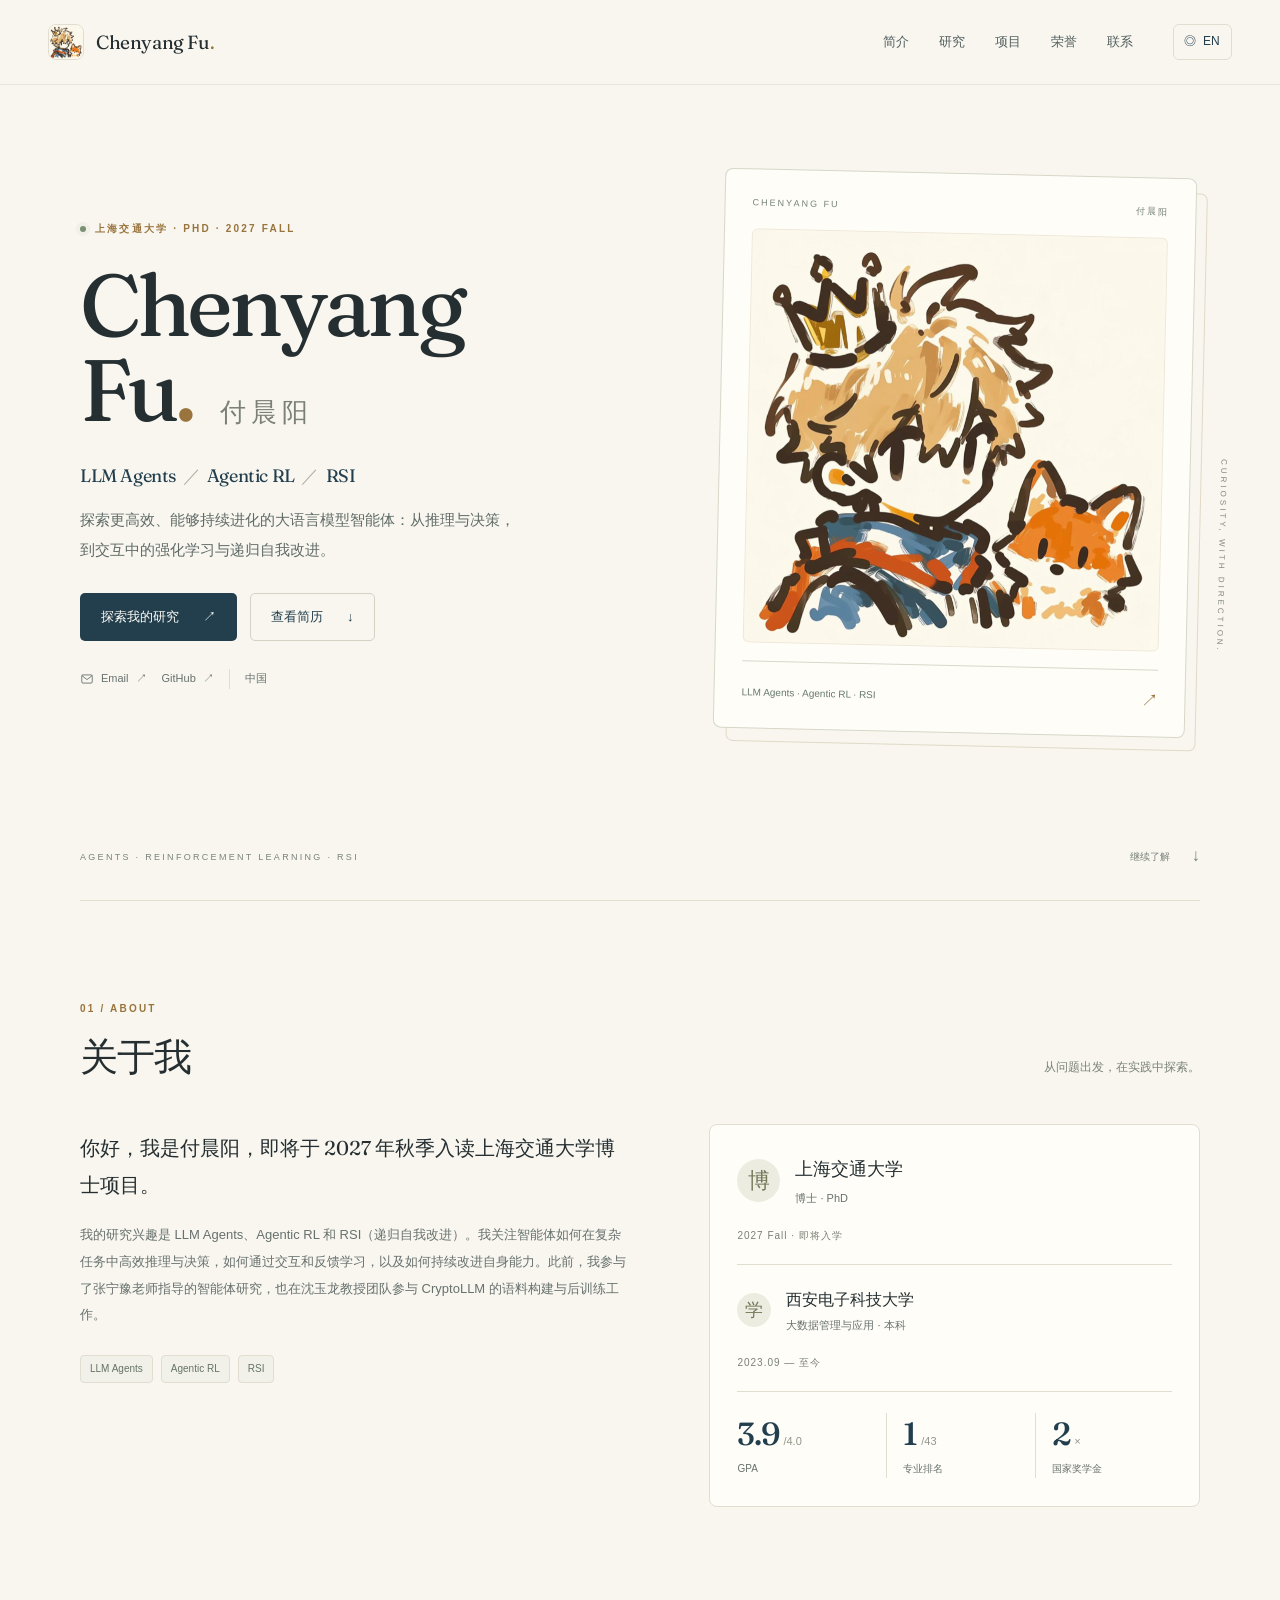
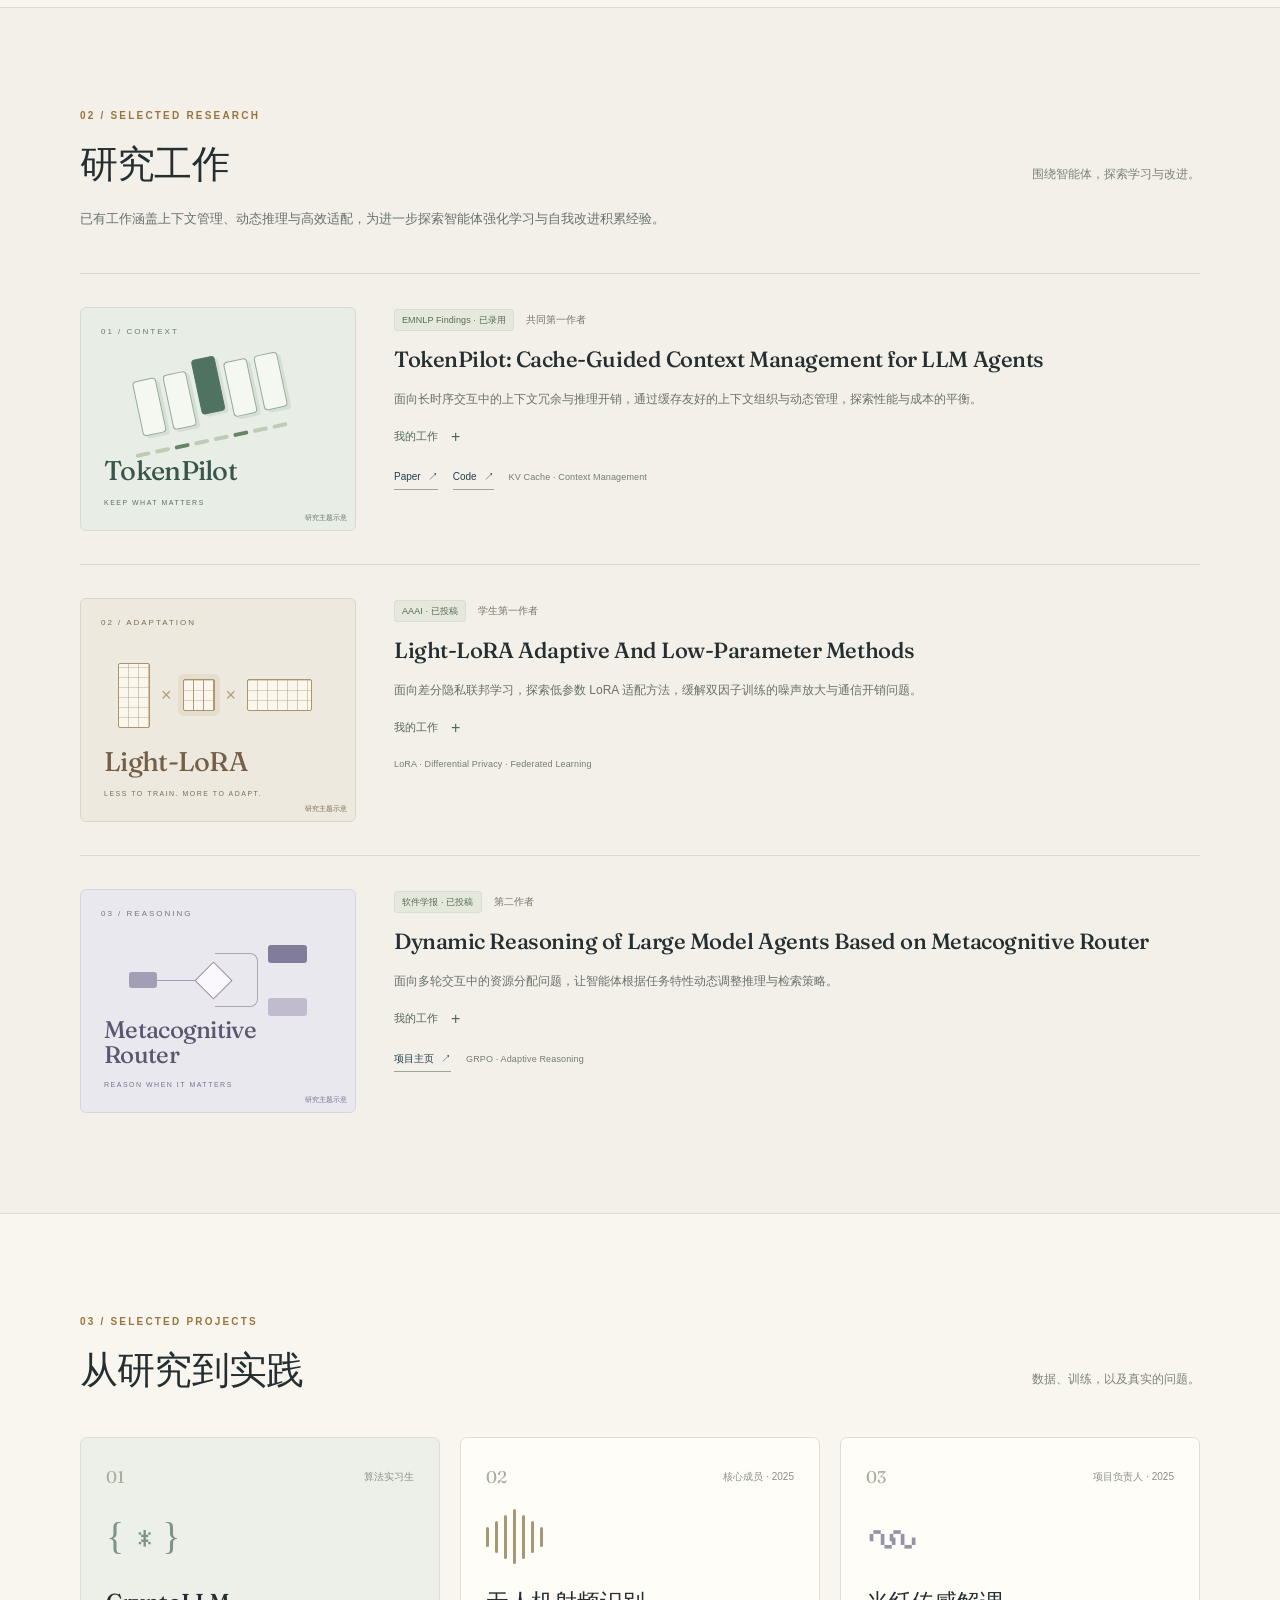
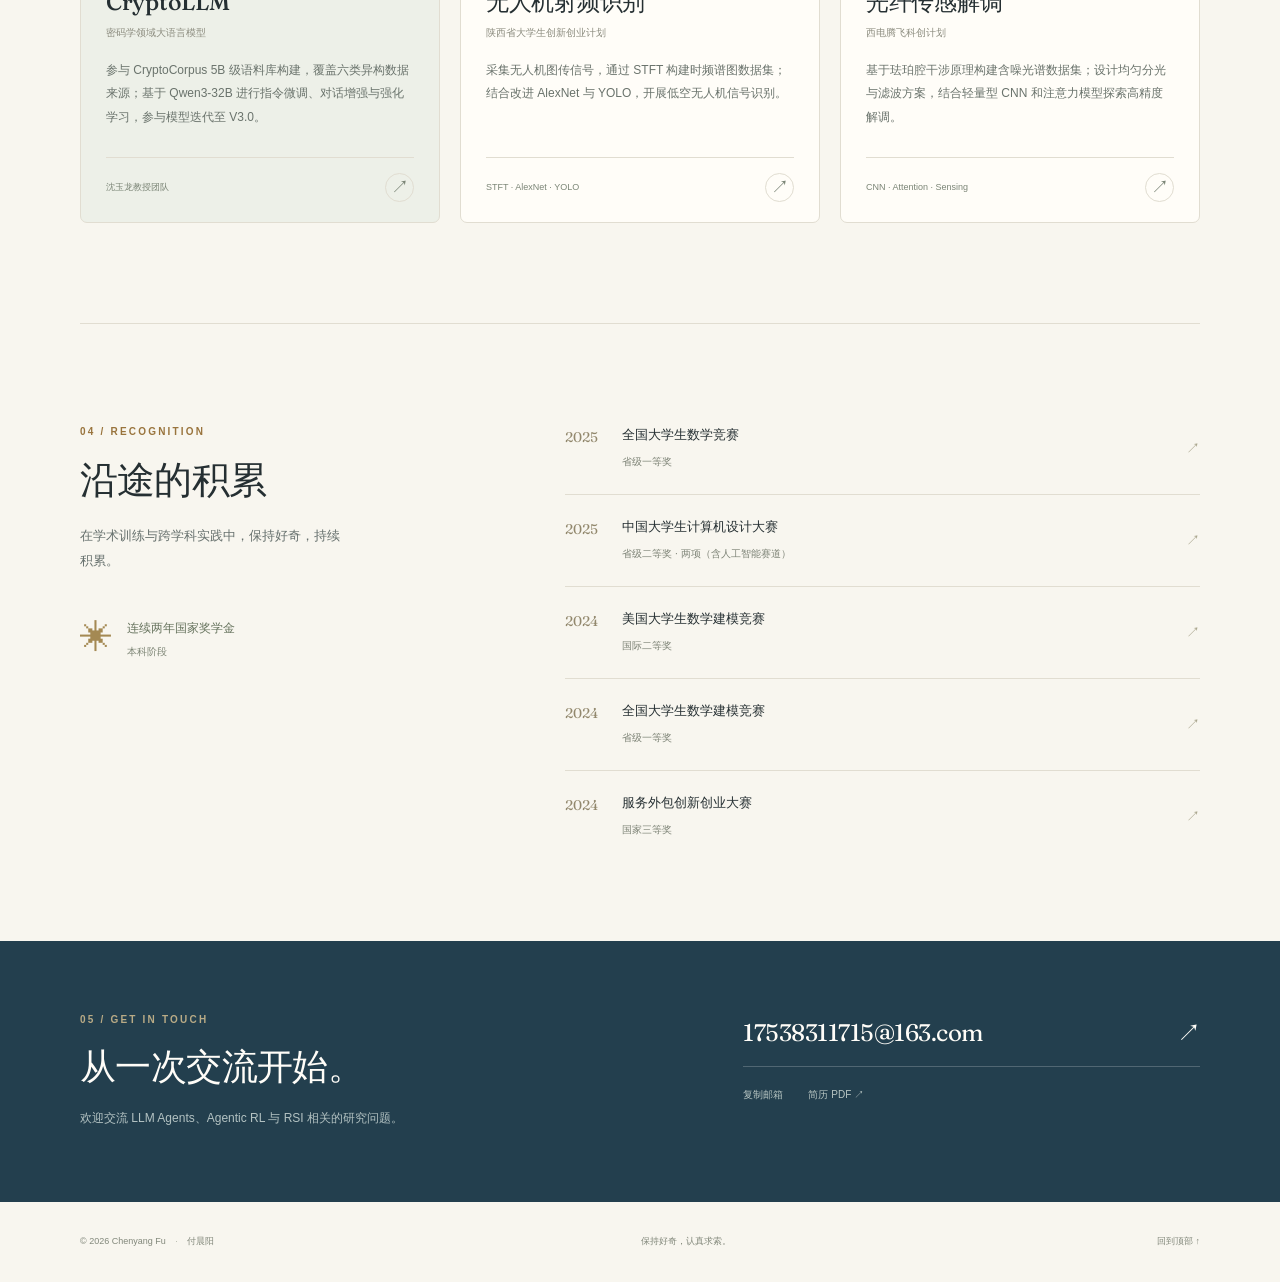
==== commit 57c27b35: "Mark TokenPilot accepted to EMNLP Findings" ====
--- a/index.html
+++ b/index.html
@@ -57,7 +57,7 @@
     <section class="section research-section" id="research" aria-labelledby="research-title"><div class="container">
       <div class="section-heading"><div><p class="eyebrow">02 / SELECTED RESEARCH</p><h2 id="research-title" data-i18n="researchTitle">研究工作</h2></div><span class="section-aside" data-i18n="researchAside">围绕智能体，探索学习与改进。</span></div>
       <p class="section-description" data-i18n="researchIntro">已有工作涵盖上下文管理、动态推理与高效适配，为进一步探索智能体强化学习与自我改进积累经验。</p>
-      <article class="research-item"><div class="paper-art token-art" aria-hidden="true"><span class="art-index">01 / CONTEXT</span><div class="token-stack"><span></span><span></span><span></span><span></span><span></span></div><div class="token-track"><i></i><i></i><i></i><i></i><i></i><i></i><i></i><i></i></div><strong>TokenPilot</strong><span class="art-caption">KEEP WHAT MATTERS</span><span class="schematic" data-i18n="schematic">研究主题示意</span></div><div class="paper-content"><div class="paper-meta"><span class="status-badge" data-i18n="tokenStatus">EMNLP · 已投稿</span><span class="author-role" data-i18n="tokenRole">共同第一作者</span></div><h3>TokenPilot: Cache-Guided Context Management for LLM Agents</h3><p data-i18n="tokenDescription">面向长时序交互中的上下文冗余与推理开销，通过缓存友好的上下文组织与动态管理，探索性能与成本的平衡。</p><details><summary><span data-i18n="contribution">我的工作</span><span class="detail-symbol" aria-hidden="true">+</span></summary><p data-i18n="tokenContribution">优化会话前缀稳定性以提升 KV 缓存复用；对工具观测进行结构化精简与按需恢复；设计生命周期感知的滑动窗口上下文驱逐策略。</p></details><div class="paper-links"><a href="https://arxiv.org/abs/2606.17016" target="_blank" rel="noopener noreferrer">Paper <span aria-hidden="true">↗</span></a><a href="https://github.com/zjunlp/LightMem2" target="_blank" rel="noopener noreferrer">Code <span aria-hidden="true">↗</span></a><span class="paper-tag">KV Cache · Context Management</span></div></div></article>
+      <article class="research-item"><div class="paper-art token-art" aria-hidden="true"><span class="art-index">01 / CONTEXT</span><div class="token-stack"><span></span><span></span><span></span><span></span><span></span></div><div class="token-track"><i></i><i></i><i></i><i></i><i></i><i></i><i></i><i></i></div><strong>TokenPilot</strong><span class="art-caption">KEEP WHAT MATTERS</span><span class="schematic" data-i18n="schematic">研究主题示意</span></div><div class="paper-content"><div class="paper-meta"><span class="status-badge" data-i18n="tokenStatus">EMNLP Findings · 已录用</span><span class="author-role" data-i18n="tokenRole">共同第一作者</span></div><h3>TokenPilot: Cache-Guided Context Management for LLM Agents</h3><p data-i18n="tokenDescription">面向长时序交互中的上下文冗余与推理开销，通过缓存友好的上下文组织与动态管理，探索性能与成本的平衡。</p><details><summary><span data-i18n="contribution">我的工作</span><span class="detail-symbol" aria-hidden="true">+</span></summary><p data-i18n="tokenContribution">优化会话前缀稳定性以提升 KV 缓存复用；对工具观测进行结构化精简与按需恢复；设计生命周期感知的滑动窗口上下文驱逐策略。</p></details><div class="paper-links"><a href="https://arxiv.org/abs/2606.17016" target="_blank" rel="noopener noreferrer">Paper <span aria-hidden="true">↗</span></a><a href="https://github.com/zjunlp/LightMem2" target="_blank" rel="noopener noreferrer">Code <span aria-hidden="true">↗</span></a><span class="paper-tag">KV Cache · Context Management</span></div></div></article>
       <article class="research-item"><div class="paper-art lora-art" aria-hidden="true"><span class="art-index">02 / ADAPTATION</span><div class="matrix-expression"><span class="matrix matrix-u"></span><span>×</span><span class="matrix matrix-r"></span><span>×</span><span class="matrix matrix-v"></span></div><strong>Light-LoRA</strong><span class="art-caption">LESS TO TRAIN. MORE TO ADAPT.</span><span class="schematic" data-i18n="schematic">研究主题示意</span></div><div class="paper-content"><div class="paper-meta"><span class="status-badge" data-i18n="loraStatus">AAAI · 已投稿</span><span class="author-role" data-i18n="loraRole">学生第一作者</span></div><h3>Light-LoRA Adaptive And Low-Parameter Methods</h3><p data-i18n="loraDescription">面向差分隐私联邦学习，探索低参数 LoRA 适配方法，缓解双因子训练的噪声放大与通信开销问题。</p><details><summary><span data-i18n="contribution">我的工作</span><span class="detail-symbol" aria-hidden="true">+</span></summary><p data-i18n="loraContribution">采用三因子低秩表示，仅训练中间矩阵 R；设计坐标变换潜空间映射协议；通过服务端周期性 SVD 重定向，让低秩子空间适应全局更新方向。</p></details><div class="paper-links"><span class="paper-tag">LoRA · Differential Privacy · Federated Learning</span></div></div></article>
       <article class="research-item"><div class="paper-art router-art" aria-hidden="true"><span class="art-index">03 / REASONING</span><div class="router-diagram"><span class="router-input"></span><span class="router-diamond"></span><span class="router-branch branch-one"></span><span class="router-branch branch-two"></span><span class="router-output output-one"></span><span class="router-output output-two"></span></div><strong>Metacognitive<br>Router</strong><span class="art-caption">REASON WHEN IT MATTERS</span><span class="schematic" data-i18n="schematic">研究主题示意</span></div><div class="paper-content"><div class="paper-meta"><span class="status-badge" data-i18n="routerStatus">软件学报 · 已投稿</span><span class="author-role" data-i18n="routerRole">第二作者</span></div><h3>Dynamic Reasoning of Large Model Agents Based on Metacognitive Router</h3><p data-i18n="routerDescription">面向多轮交互中的资源分配问题，让智能体根据任务特性动态调整推理与检索策略。</p><details><summary><span data-i18n="contribution">我的工作</span><span class="detail-symbol" aria-hidden="true">+</span></summary><p data-i18n="routerContribution">负责 Trigger 模块的数据生成与 SFT 冷启动，使用 LLaMA-Factory 完成训练；基于 Alibaba ROLL 为 Trigger 与 Reason 模块开展 GRPO 强化学习训练。</p></details><div class="paper-links"><a href="https://fanciful-toffee-b67214.netlify.app/" target="_blank" rel="noopener noreferrer"><span data-i18n="projectPage">项目主页</span><span aria-hidden="true">↗</span></a><span class="paper-tag">GRPO · Adaptive Reasoning</span></div></div></article>
     </div></section>
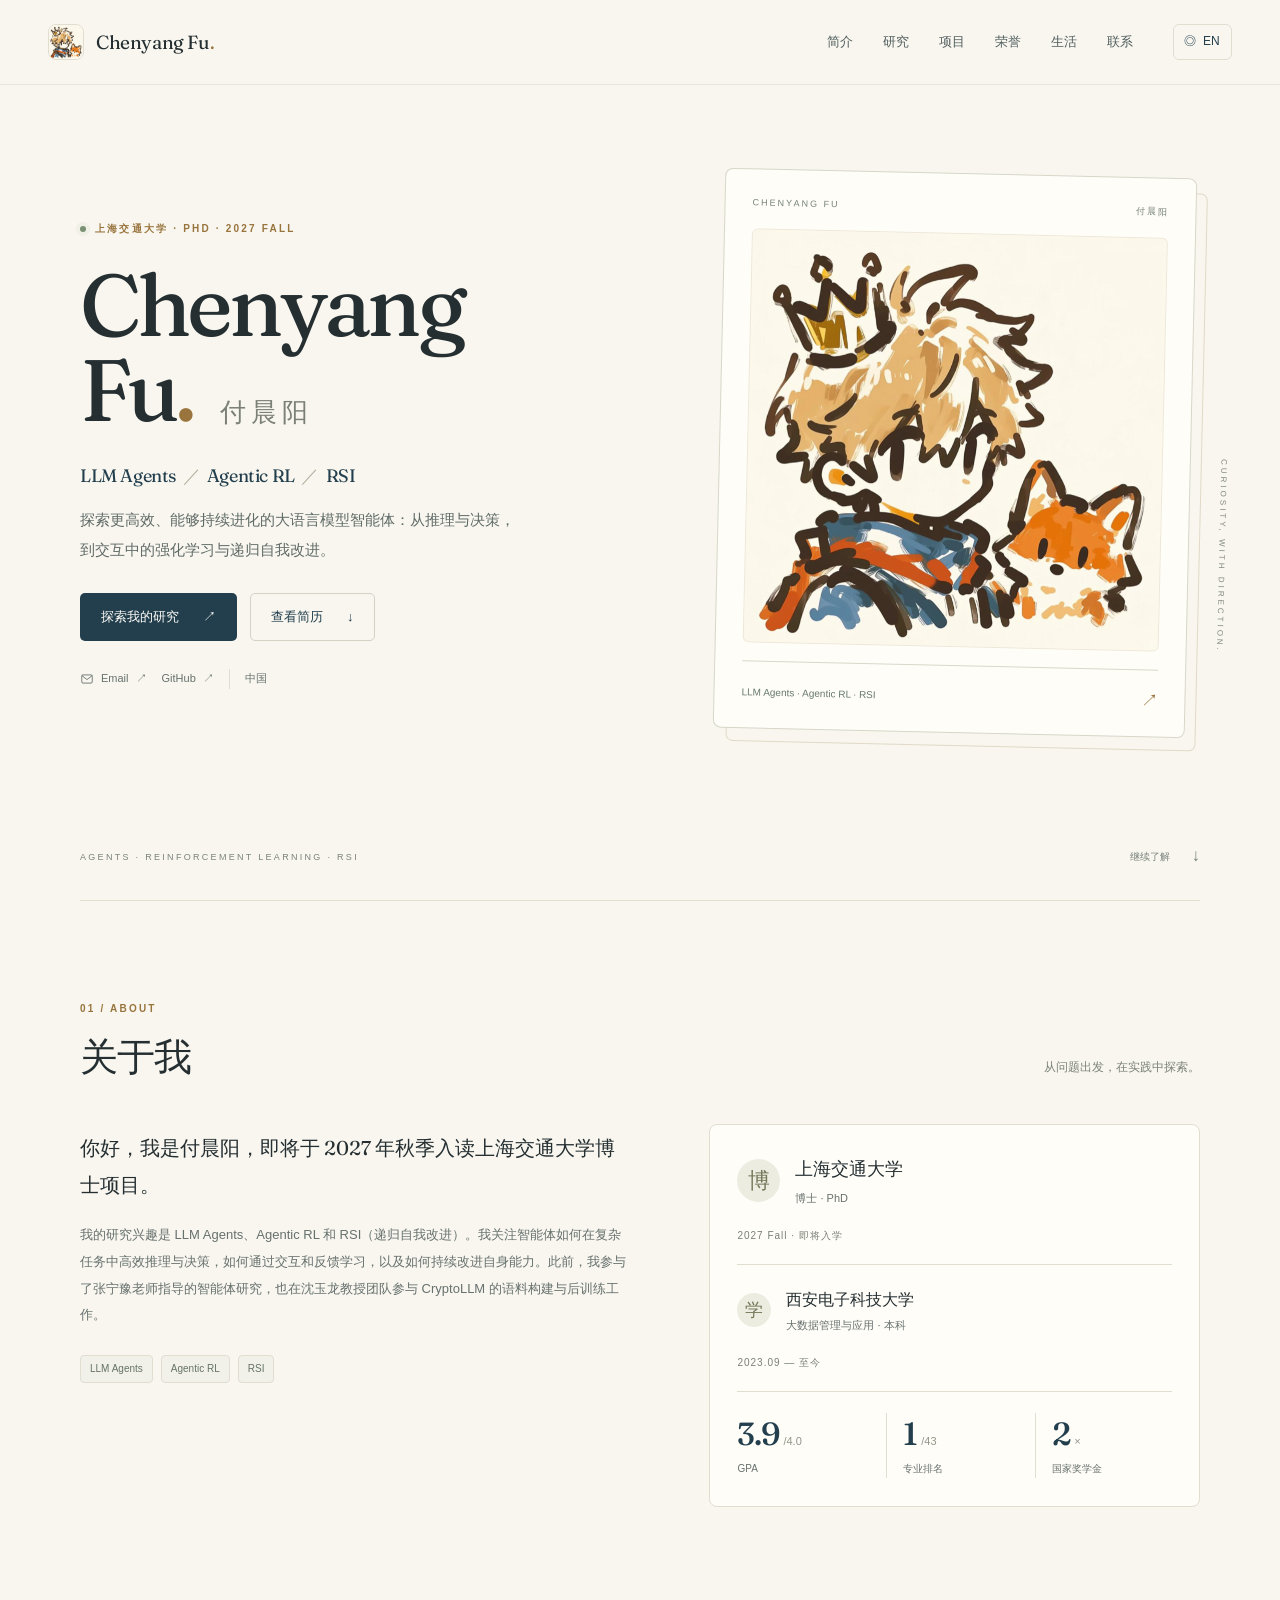
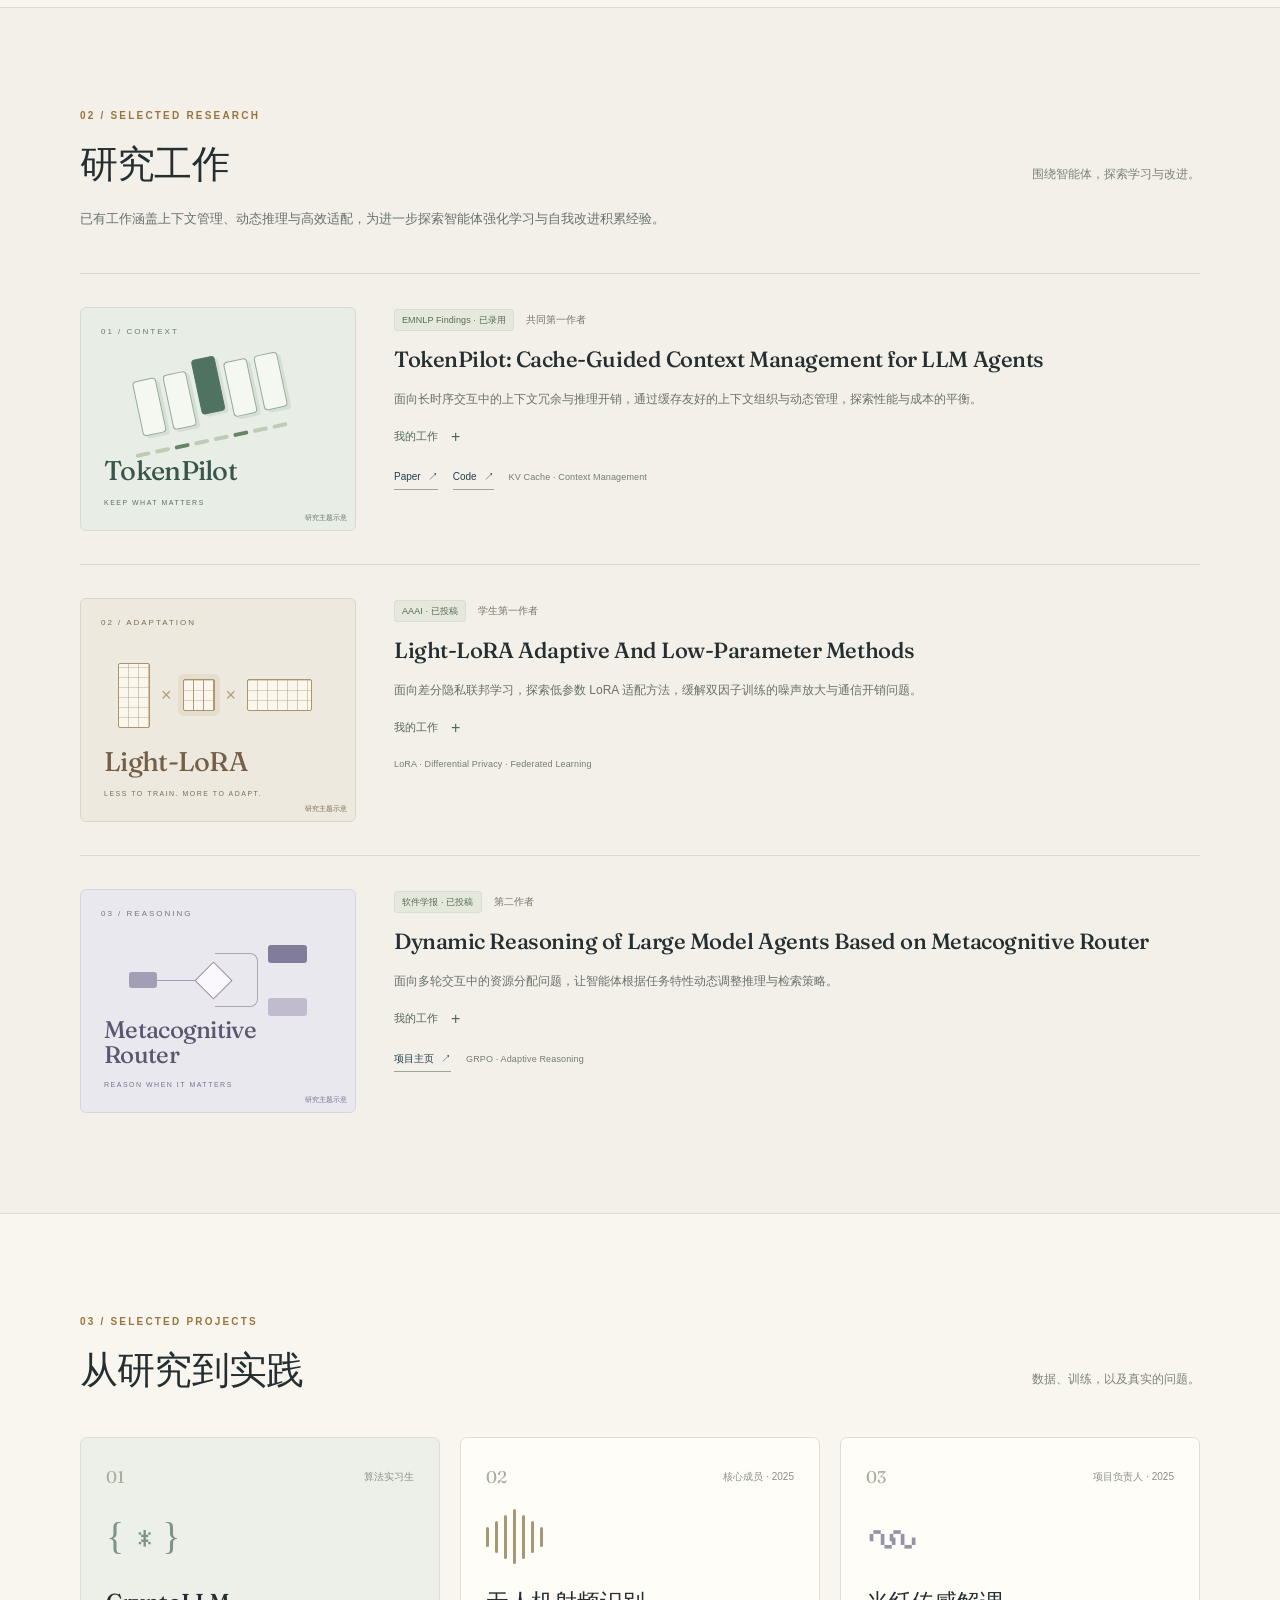
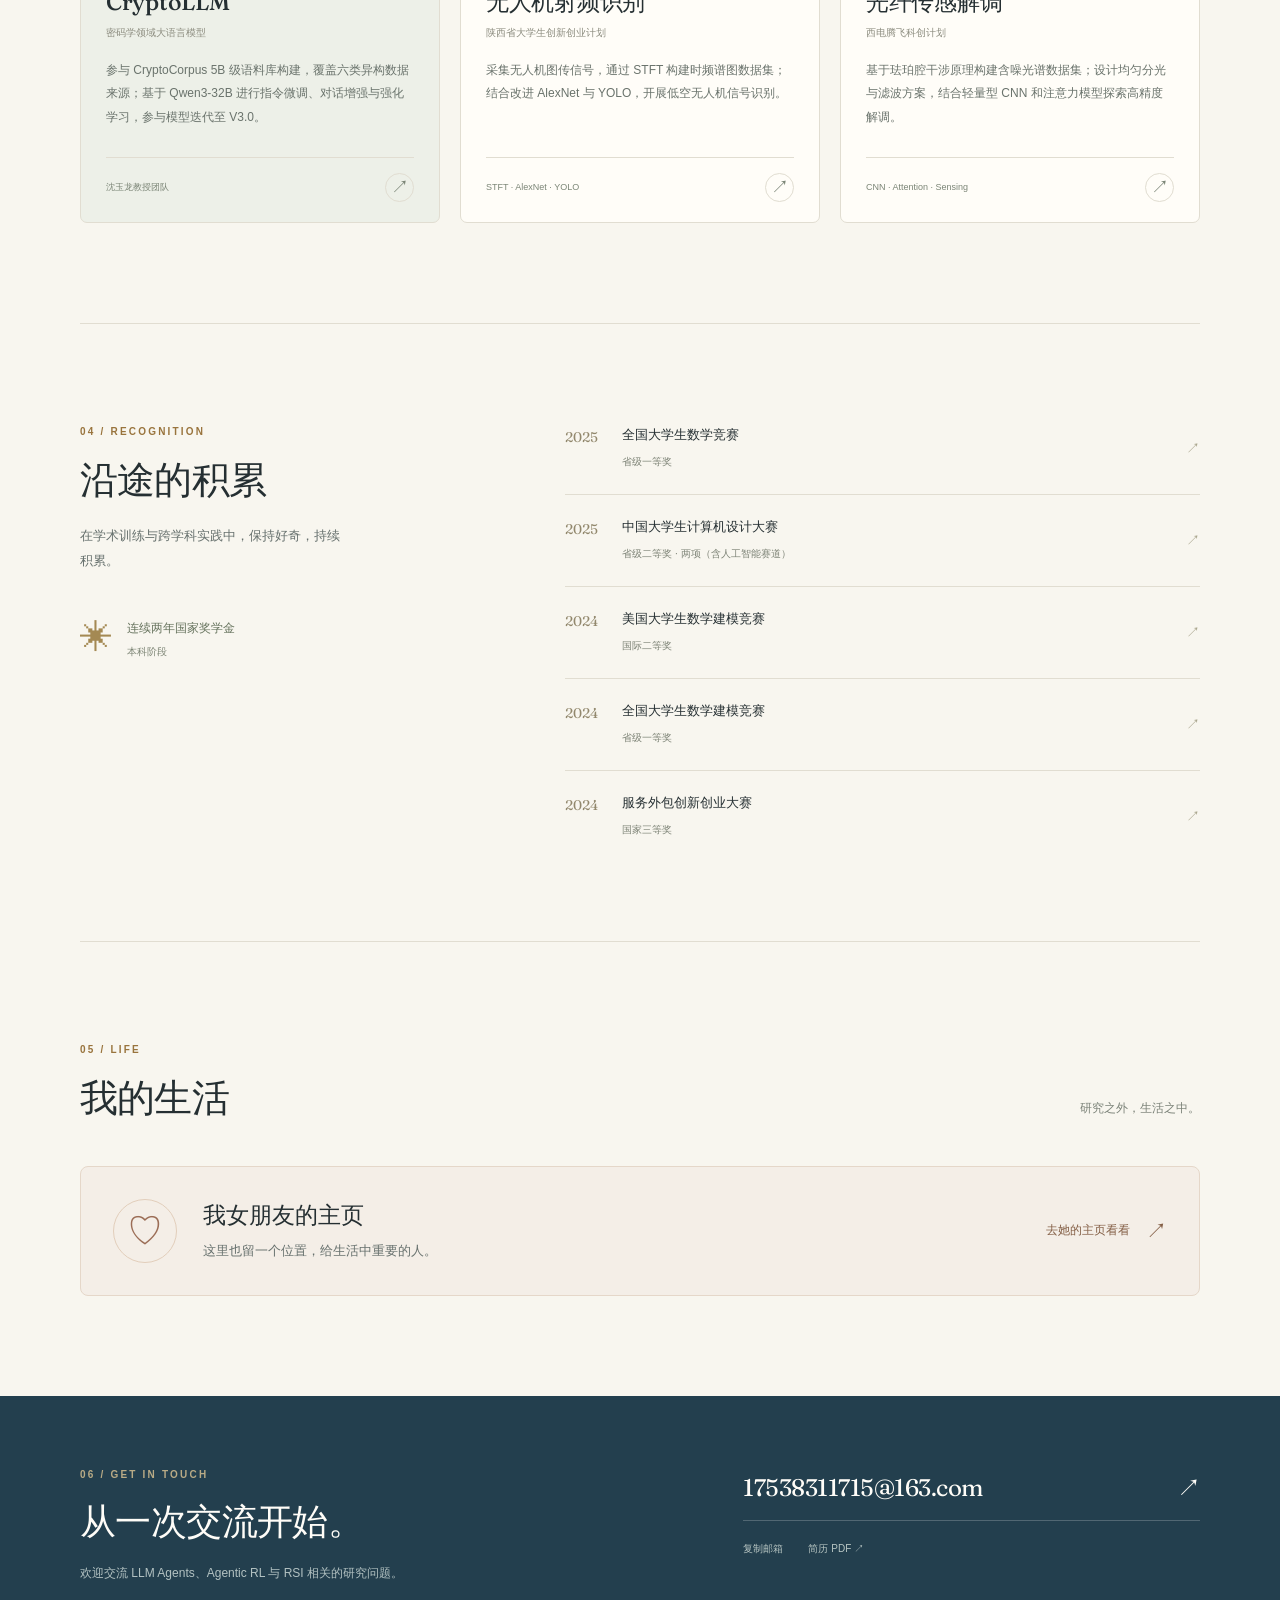
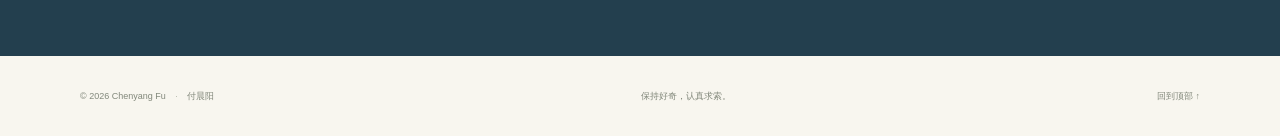
==== commit 89619b82: "Add personal life section with girlfriend homepage link" ====
--- a/index.html
+++ b/index.html
@@ -24,7 +24,7 @@
     <div class="nav-shell">
       <a class="brand" href="#home" aria-label="Chenyang Fu, home"><img class="brand-avatar" src="assets/avatar-small.png" alt="" width="36" height="36"><span>Chenyang Fu<span class="brand-period">.</span></span></a>
       <nav class="navigation" id="navigation" aria-label="主导航">
-        <a href="#about" data-i18n="navAbout">简介</a><a href="#research" data-i18n="navResearch">研究</a><a href="#projects" data-i18n="navProjects">项目</a><a href="#honors" data-i18n="navHonors">荣誉</a><a href="#contact" data-i18n="navContact">联系</a>
+        <a href="#about" data-i18n="navAbout">简介</a><a href="#research" data-i18n="navResearch">研究</a><a href="#projects" data-i18n="navProjects">项目</a><a href="#honors" data-i18n="navHonors">荣誉</a><a href="#life" data-i18n="navLife">生活</a><a href="#contact" data-i18n="navContact">联系</a>
       </nav>
       <div class="nav-controls"><button class="language-switch" id="language-switch" type="button" hidden aria-label="Switch to English"><span aria-hidden="true">◎</span> <span id="language-label">EN</span></button><button class="menu-toggle" id="menu-toggle" type="button" hidden aria-controls="navigation" aria-expanded="false" aria-label="打开菜单"><span></span><span></span></button></div>
     </div>
@@ -67,7 +67,15 @@
       <article class="project-card"><div class="project-card-top"><span class="project-number">03</span><span class="project-category" data-i18n="opticalRole">项目负责人 · 2025</span></div><div class="project-symbol wave-symbol" aria-hidden="true">∿∿</div><h3 data-i18n="opticalTitle">光纤传感解调</h3><p class="project-subtitle" data-i18n="opticalSubtitle">西电腾飞科创计划</p><p data-i18n="opticalDescription">基于珐珀腔干涉原理构建含噪光谱数据集；设计均匀分光与滤波方案，结合轻量型 CNN 和注意力模型探索高精度解调。</p><div class="project-footer"><span>CNN · Attention · Sensing</span><a href="https://zhuanli.book118.com/view/193473025n01402112381905.html" target="_blank" rel="noopener noreferrer" aria-label="Patent information from resume">↗</a></div></article></div>
     </section>
     <section class="section container honors-section" id="honors" aria-labelledby="honors-title"><div class="honors-intro"><p class="eyebrow">04 / RECOGNITION</p><h2 id="honors-title" data-i18n="honorsTitle">沿途的积累</h2><p data-i18n="honorsIntro">在学术训练与跨学科实践中，保持好奇，持续积累。</p><div class="scholarship-note"><span class="honor-star" aria-hidden="true">✳</span><div><strong data-i18n="nationalScholarship">连续两年国家奖学金</strong><span data-i18n="scholarshipNote">本科阶段</span></div></div></div><div class="awards-list"><div class="award"><span class="award-year">2025</span><div><h3 data-i18n="mathAward">全国大学生数学竞赛</h3><span data-i18n="provincialFirst">省级一等奖</span></div><span class="award-mark" aria-hidden="true">↗</span></div><div class="award"><span class="award-year">2025</span><div><h3 data-i18n="designAward">中国大学生计算机设计大赛</h3><span data-i18n="designPrize">省级二等奖 · 两项（含人工智能赛道）</span></div><span class="award-mark" aria-hidden="true">↗</span></div><div class="award"><span class="award-year">2024</span><div><h3 data-i18n="mcmAward">美国大学生数学建模竞赛</h3><span data-i18n="mcmPrize">国际二等奖</span></div><span class="award-mark" aria-hidden="true">↗</span></div><div class="award"><span class="award-year">2024</span><div><h3 data-i18n="cumcmAward">全国大学生数学建模竞赛</h3><span data-i18n="provincialFirst">省级一等奖</span></div><span class="award-mark" aria-hidden="true">↗</span></div><div class="award"><span class="award-year">2024</span><div><h3 data-i18n="outsourcingAward">服务外包创新创业大赛</h3><span data-i18n="nationalThird">国家三等奖</span></div><span class="award-mark" aria-hidden="true">↗</span></div></div></section>
-    <section class="contact-section" id="contact" aria-labelledby="contact-title"><div class="container contact-layout"><div><p class="eyebrow">05 / GET IN TOUCH</p><h2 id="contact-title" data-i18n="contactTitle">从一次交流开始。</h2><p data-i18n="contactDescription">欢迎交流 LLM Agents、Agentic RL 与 RSI 相关的研究问题。</p></div><div class="contact-actions"><a class="contact-email" href="mailto:17538311715@163.com" data-profile="email"><span data-email-text>17538311715@163.com</span><span aria-hidden="true">↗</span></a><div class="contact-small-links"><button id="copy-email" hidden type="button" data-i18n="copyEmail">复制邮箱</button><a href="assets/chenyang-fu-cv.pdf" target="_blank" rel="noopener" data-i18n="downloadCV">简历 PDF ↗</a></div><span class="copy-status" id="copy-status" role="status" aria-live="polite"></span></div></div></section>
+    <section class="section container life-section" id="life" aria-labelledby="life-title">
+      <div class="section-heading"><div><p class="eyebrow">05 / LIFE</p><h2 id="life-title" data-i18n="lifeTitle">我的生活</h2></div><span class="section-aside" data-i18n="lifeAside">研究之外，生活之中。</span></div>
+      <a class="life-card" href="https://kag778.github.io/Lymiao.github.io/" target="_blank" rel="noopener noreferrer">
+        <span class="life-heart" aria-hidden="true">♡</span>
+        <div class="life-card-copy"><h3 data-i18n="lifeCardTitle">我女朋友的主页</h3><p data-i18n="lifeCardDescription">这里也留一个位置，给生活中重要的人。</p></div>
+        <span class="life-card-link"><span data-i18n="lifeVisit">去她的主页看看</span><span aria-hidden="true">↗</span></span>
+      </a>
+    </section>
+    <section class="contact-section" id="contact" aria-labelledby="contact-title"><div class="container contact-layout"><div><p class="eyebrow">06 / GET IN TOUCH</p><h2 id="contact-title" data-i18n="contactTitle">从一次交流开始。</h2><p data-i18n="contactDescription">欢迎交流 LLM Agents、Agentic RL 与 RSI 相关的研究问题。</p></div><div class="contact-actions"><a class="contact-email" href="mailto:17538311715@163.com" data-profile="email"><span data-email-text>17538311715@163.com</span><span aria-hidden="true">↗</span></a><div class="contact-small-links"><button id="copy-email" hidden type="button" data-i18n="copyEmail">复制邮箱</button><a href="assets/chenyang-fu-cv.pdf" target="_blank" rel="noopener" data-i18n="downloadCV">简历 PDF ↗</a></div><span class="copy-status" id="copy-status" role="status" aria-live="polite"></span></div></div></section>
   </main>
   <footer class="container site-footer"><p>© <span id="year">2026</span> Chenyang Fu <span class="footer-dot">·</span> 付晨阳</p><span data-i18n="footerNote">保持好奇，认真求索。</span><a href="#home" data-i18n="backTop">回到顶部 ↑</a></footer>
 </body>
--- a/styles.css
+++ b/styles.css
@@ -26,3 +26,15 @@
 .undergraduate-education .education-top h3{font-size:16px}
 .undergraduate-education .education-icon{width:34px;height:34px;font-size:18px}
 .hero-role{line-height:1.65}
+
+/* A personal link alongside academic work. */
+.life-section{border-top:1px solid var(--line)}
+.life-card{display:flex;align-items:center;gap:26px;padding:32px;background:#f4eee7;border:1px solid #e5d7c9;border-radius:8px;transition:background .2s,border-color .2s}
+.life-card:hover{background:#eee5db;border-color:#cbb69e}
+.life-heart{display:grid;place-items:center;width:64px;height:64px;flex-shrink:0;border:1px solid #e2cebb;border-radius:50%;color:#9b6d56;font-family:Georgia,serif;font-size:36px;line-height:1}
+.life-card-copy h3{font-family:var(--serif);font-size:23px;font-weight:500;line-height:1.4}
+.life-card-copy p{margin-top:8px;font-size:13px;color:var(--muted)}
+.life-card-link{display:flex;align-items:center;gap:16px;margin-left:auto;font-size:12px;color:#845f46;flex-shrink:0}
+.life-card-link>span:last-child{font-size:21px}
+@media(min-width:681px) and (max-width:1000px){.navigation{gap:16px}.nav-shell{gap:18px}}
+@media(max-width:680px){.life-card{padding:25px 22px;gap:17px;flex-wrap:wrap}.life-heart{width:47px;height:47px;font-size:29px}.life-card-copy{flex:1;min-width:0}.life-card-copy h3{font-size:20px}.life-card-copy p{font-size:12px}.life-card-link{width:100%;margin:5px 0 0;justify-content:space-between;border-top:1px solid #e5d7c9;padding-top:16px}}
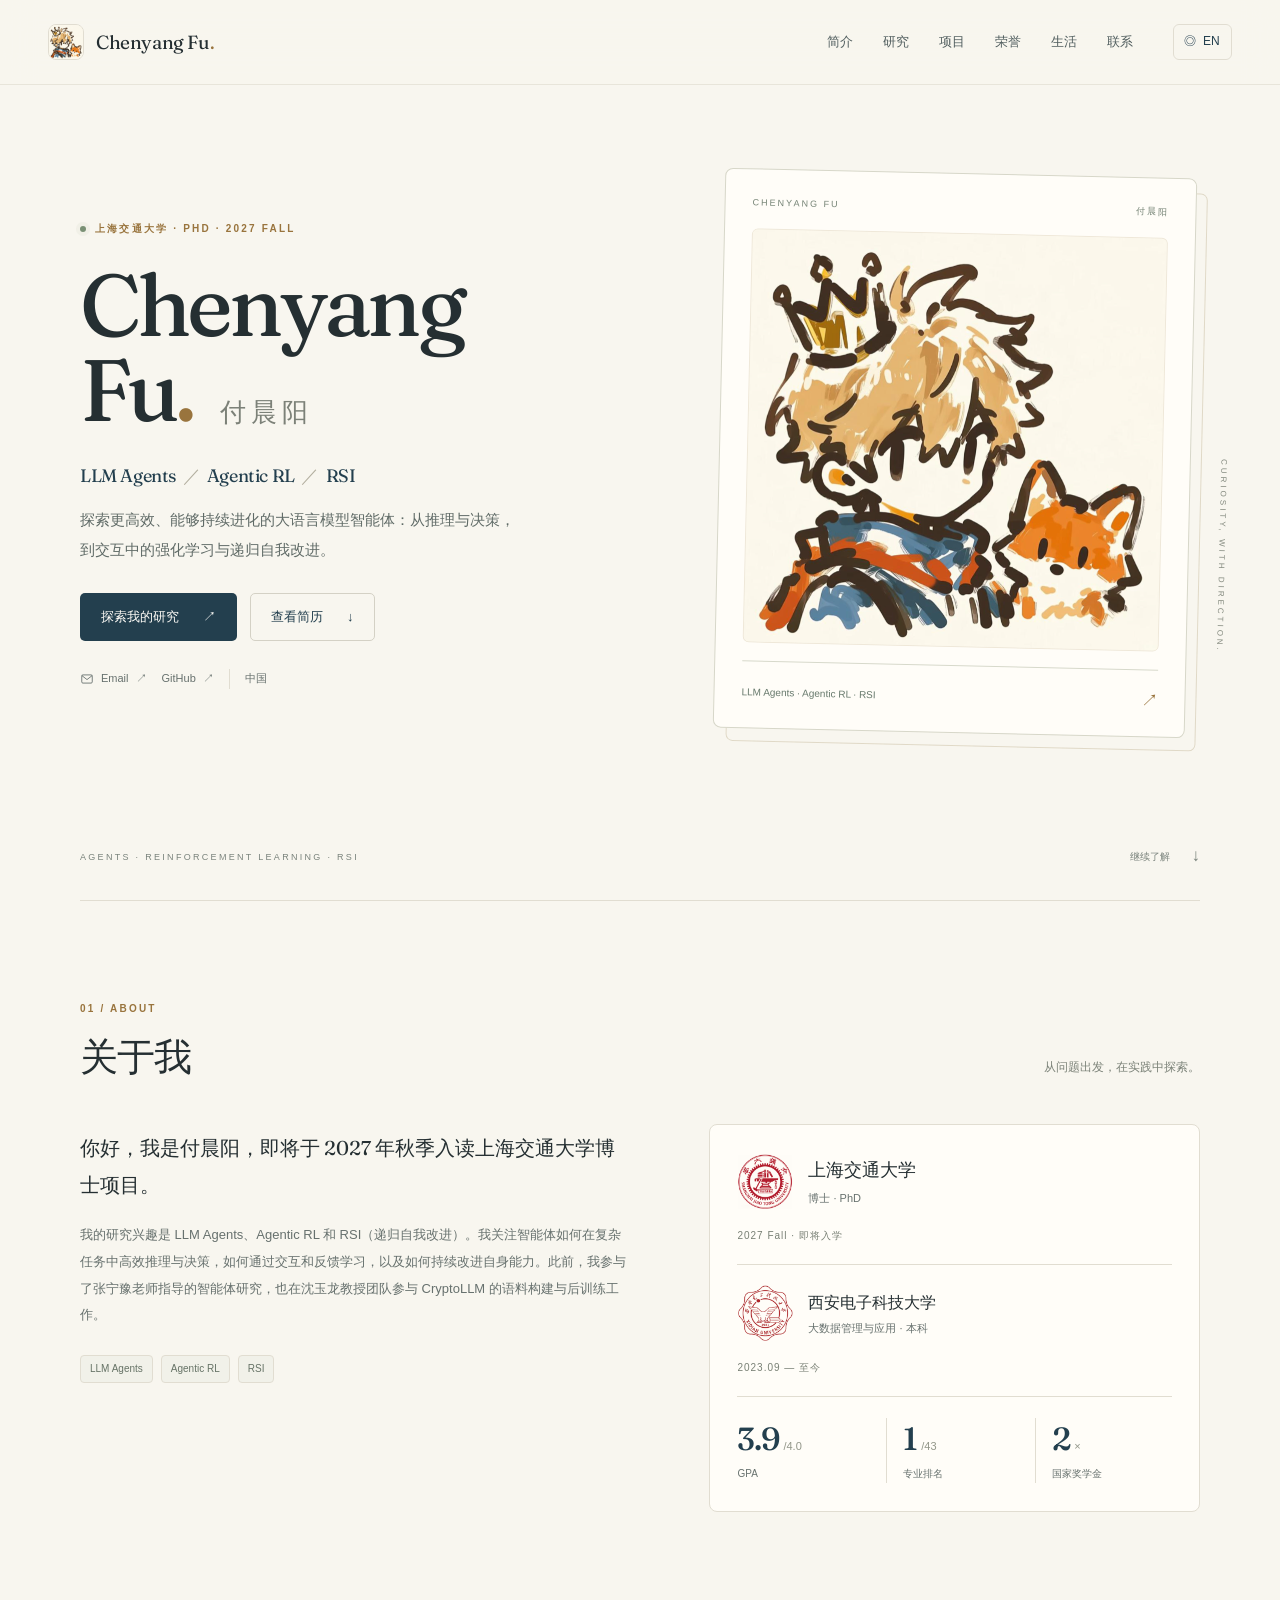
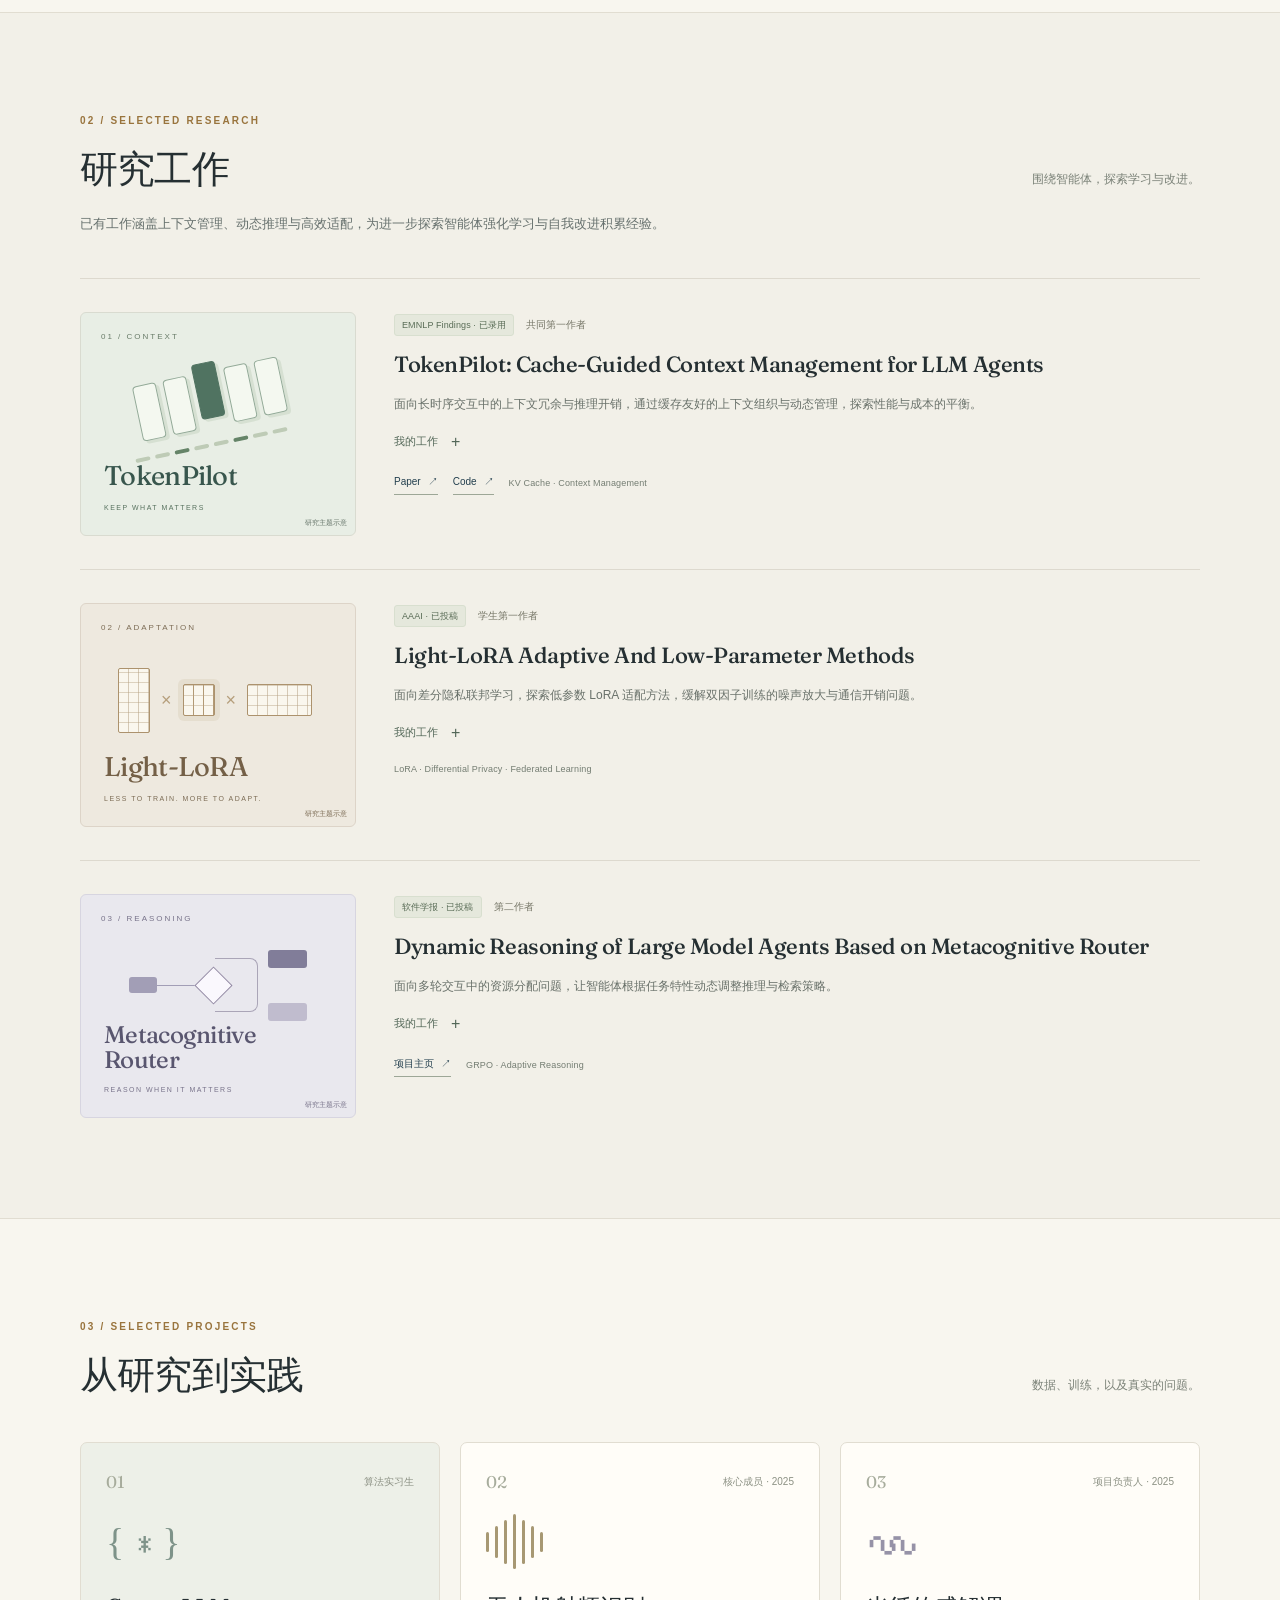
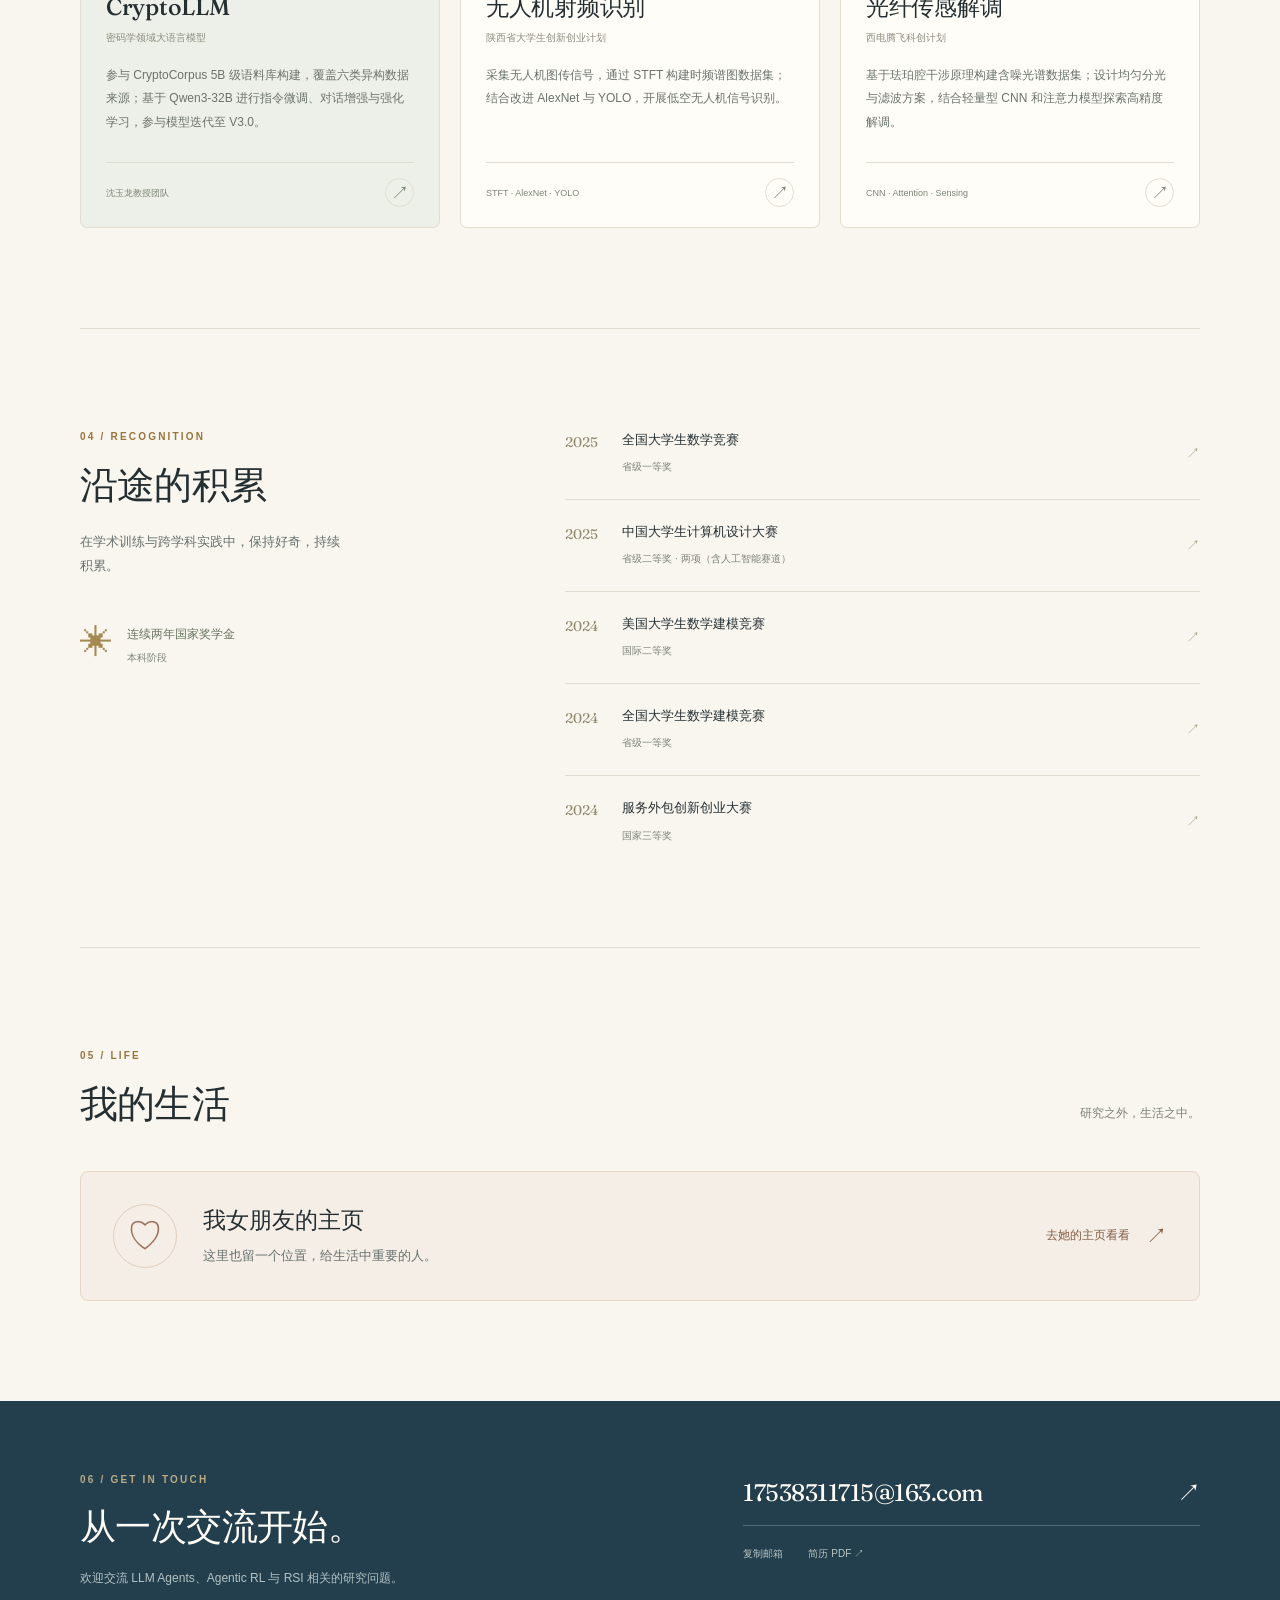
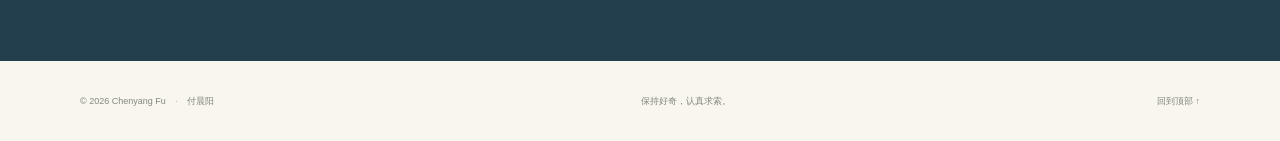
==== commit 9818601f: "Add SJTU and Xidian university emblems to education" ====
--- a/index.html
+++ b/index.html
@@ -52,7 +52,7 @@
     <section class="section container" id="about" aria-labelledby="about-title">
       <div class="section-heading"><div><p class="eyebrow">01 / ABOUT</p><h2 id="about-title" data-i18n="aboutTitle">关于我</h2></div><span class="section-aside" data-i18n="aboutAside">从问题出发，在实践中探索。</span></div>
       <div class="about-layout"><div class="about-copy"><p class="lead" data-i18n="aboutLead">你好，我是付晨阳，即将于 2027 年秋季入读上海交通大学博士项目。</p><p data-i18n="aboutBody">我的研究兴趣是 LLM Agents、Agentic RL 和 RSI（递归自我改进）。我关注智能体如何在复杂任务中高效推理与决策，如何通过交互和反馈学习，以及如何持续改进自身能力。此前，我参与了张宁豫老师指导的智能体研究，也在沈玉龙教授团队参与 CryptoLLM 的语料构建与后训练工作。</p><div class="interest-tags"><span>LLM Agents</span><span>Agentic RL</span><span>RSI</span></div></div>
-      <div class="education-card"><div class="education-top"><span class="education-icon" aria-hidden="true">博</span><div><h3 data-i18n="school">上海交通大学</h3><p data-i18n="degree">博士 · PhD</p></div></div><p class="education-date" data-i18n="educationDate">2027 Fall · 即将入学</p><div class="undergraduate-education"><div class="education-top"><span class="education-icon" aria-hidden="true">学</span><div><h3 data-i18n="undergraduateSchool">西安电子科技大学</h3><p data-i18n="undergraduateDegree">大数据管理与应用 · 本科</p></div></div><p class="education-date" data-i18n="undergraduateDate">2023.09 — 至今</p><div class="education-metrics"><div><strong>3.9<span>/4.0</span></strong><span>GPA</span></div><div><strong>1<span>/43</span></strong><span data-i18n="rankLabel">专业排名</span></div><div><strong>2<span>×</span></strong><span data-i18n="scholarshipLabel">国家奖学金</span></div></div></div></div></div>
+      <div class="education-card"><div class="education-top"><img class="school-emblem" src="assets/sjtu-emblem.png" alt="上海交通大学校徽 / Shanghai Jiao Tong University emblem" width="56" height="56" loading="lazy" decoding="async"><div><h3 data-i18n="school">上海交通大学</h3><p data-i18n="degree">博士 · PhD</p></div></div><p class="education-date" data-i18n="educationDate">2027 Fall · 即将入学</p><div class="undergraduate-education"><div class="education-top"><img class="school-emblem" src="assets/xidian-emblem.png" alt="西安电子科技大学校徽 / Xidian University emblem" width="56" height="56" loading="lazy" decoding="async"><div><h3 data-i18n="undergraduateSchool">西安电子科技大学</h3><p data-i18n="undergraduateDegree">大数据管理与应用 · 本科</p></div></div><p class="education-date" data-i18n="undergraduateDate">2023.09 — 至今</p><div class="education-metrics"><div><strong>3.9<span>/4.0</span></strong><span>GPA</span></div><div><strong>1<span>/43</span></strong><span data-i18n="rankLabel">专业排名</span></div><div><strong>2<span>×</span></strong><span data-i18n="scholarshipLabel">国家奖学金</span></div></div></div></div></div>
     </section>
     <section class="section research-section" id="research" aria-labelledby="research-title"><div class="container">
       <div class="section-heading"><div><p class="eyebrow">02 / SELECTED RESEARCH</p><h2 id="research-title" data-i18n="researchTitle">研究工作</h2></div><span class="section-aside" data-i18n="researchAside">围绕智能体，探索学习与改进。</span></div>
--- a/styles.css
+++ b/styles.css
@@ -38,3 +38,7 @@
 .life-card-link>span:last-child{font-size:21px}
 @media(min-width:681px) and (max-width:1000px){.navigation{gap:16px}.nav-shell{gap:18px}}
 @media(max-width:680px){.life-card{padding:25px 22px;gap:17px;flex-wrap:wrap}.life-heart{width:47px;height:47px;font-size:29px}.life-card-copy{flex:1;min-width:0}.life-card-copy h3{font-size:20px}.life-card-copy p{font-size:12px}.life-card-link{width:100%;margin:5px 0 0;justify-content:space-between;border-top:1px solid #e5d7c9;padding-top:16px}}
+
+/* University emblems supplied by the site owner, shown without cropping. */
+.school-emblem{display:block;width:56px;height:56px;flex-shrink:0;object-fit:contain;mix-blend-mode:multiply}
+@media(max-width:820px){.school-emblem{width:48px;height:48px}}
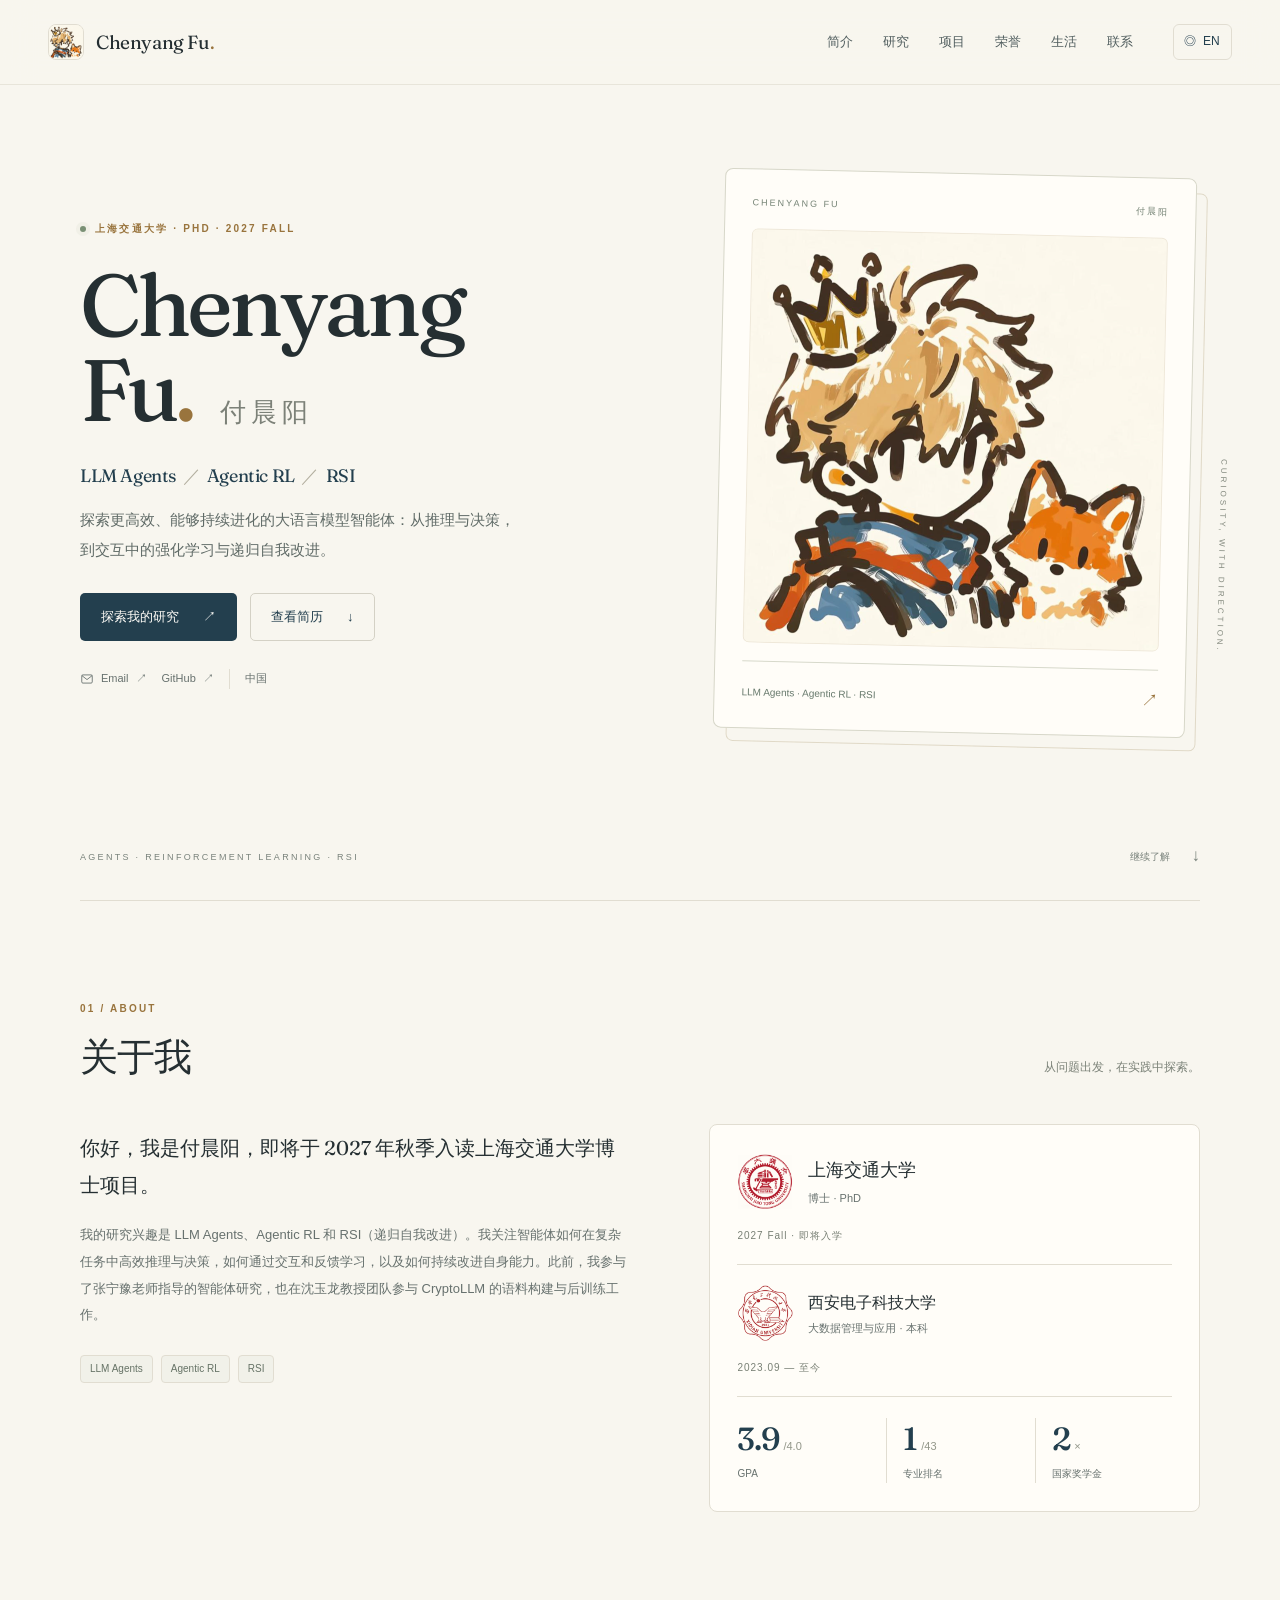
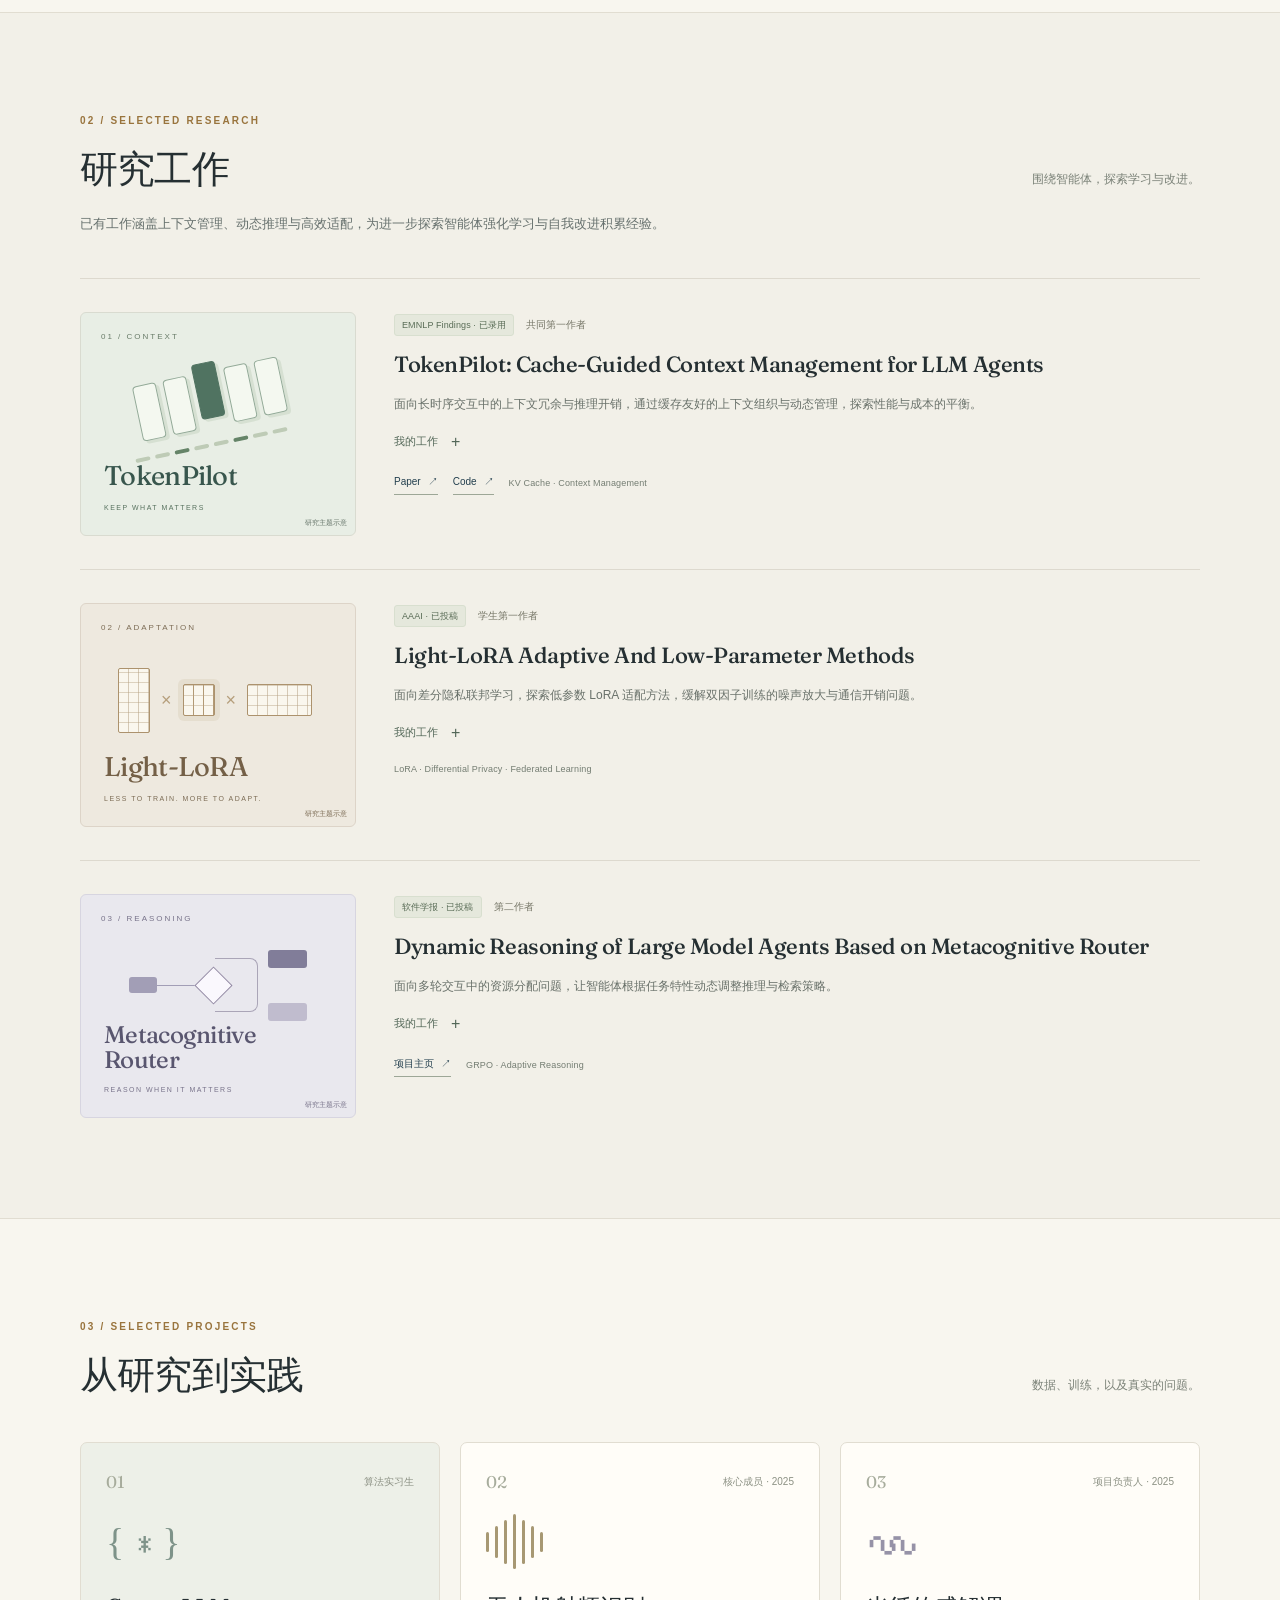
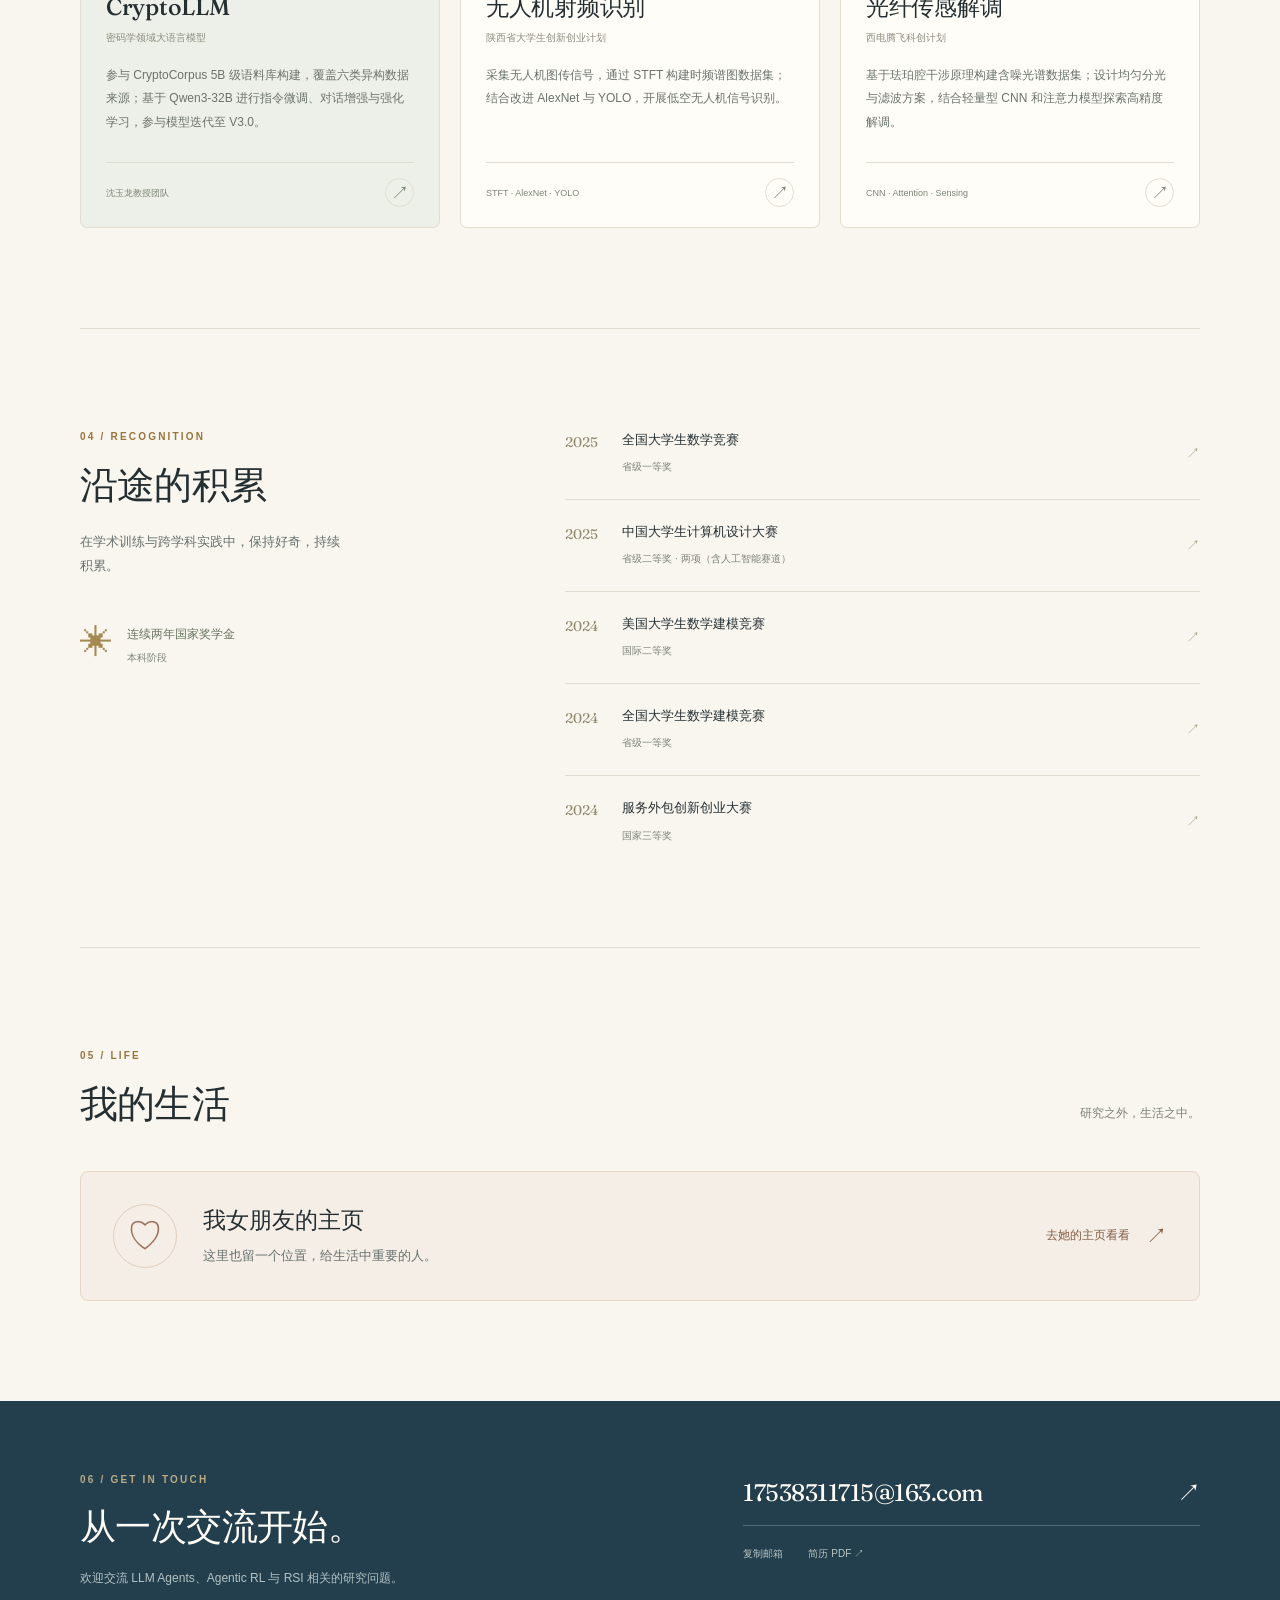
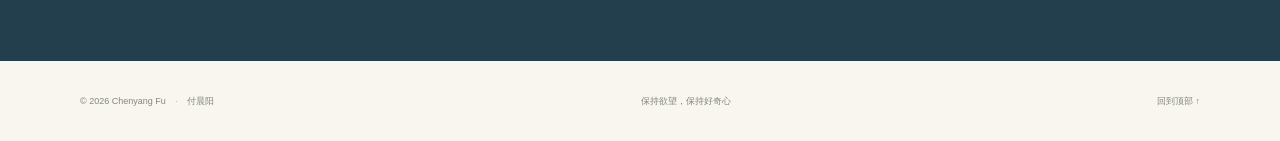
==== commit c9fddf6b: "Update personal footer motto" ====
--- a/index.html
+++ b/index.html
@@ -77,6 +77,6 @@
     </section>
     <section class="contact-section" id="contact" aria-labelledby="contact-title"><div class="container contact-layout"><div><p class="eyebrow">06 / GET IN TOUCH</p><h2 id="contact-title" data-i18n="contactTitle">从一次交流开始。</h2><p data-i18n="contactDescription">欢迎交流 LLM Agents、Agentic RL 与 RSI 相关的研究问题。</p></div><div class="contact-actions"><a class="contact-email" href="mailto:17538311715@163.com" data-profile="email"><span data-email-text>17538311715@163.com</span><span aria-hidden="true">↗</span></a><div class="contact-small-links"><button id="copy-email" hidden type="button" data-i18n="copyEmail">复制邮箱</button><a href="assets/chenyang-fu-cv.pdf" target="_blank" rel="noopener" data-i18n="downloadCV">简历 PDF ↗</a></div><span class="copy-status" id="copy-status" role="status" aria-live="polite"></span></div></div></section>
   </main>
-  <footer class="container site-footer"><p>© <span id="year">2026</span> Chenyang Fu <span class="footer-dot">·</span> 付晨阳</p><span data-i18n="footerNote">保持好奇，认真求索。</span><a href="#home" data-i18n="backTop">回到顶部 ↑</a></footer>
+  <footer class="container site-footer"><p>© <span id="year">2026</span> Chenyang Fu <span class="footer-dot">·</span> 付晨阳</p><span data-i18n="footerNote">保持欲望，保持好奇心</span><a href="#home" data-i18n="backTop">回到顶部 ↑</a></footer>
 </body>
 </html>
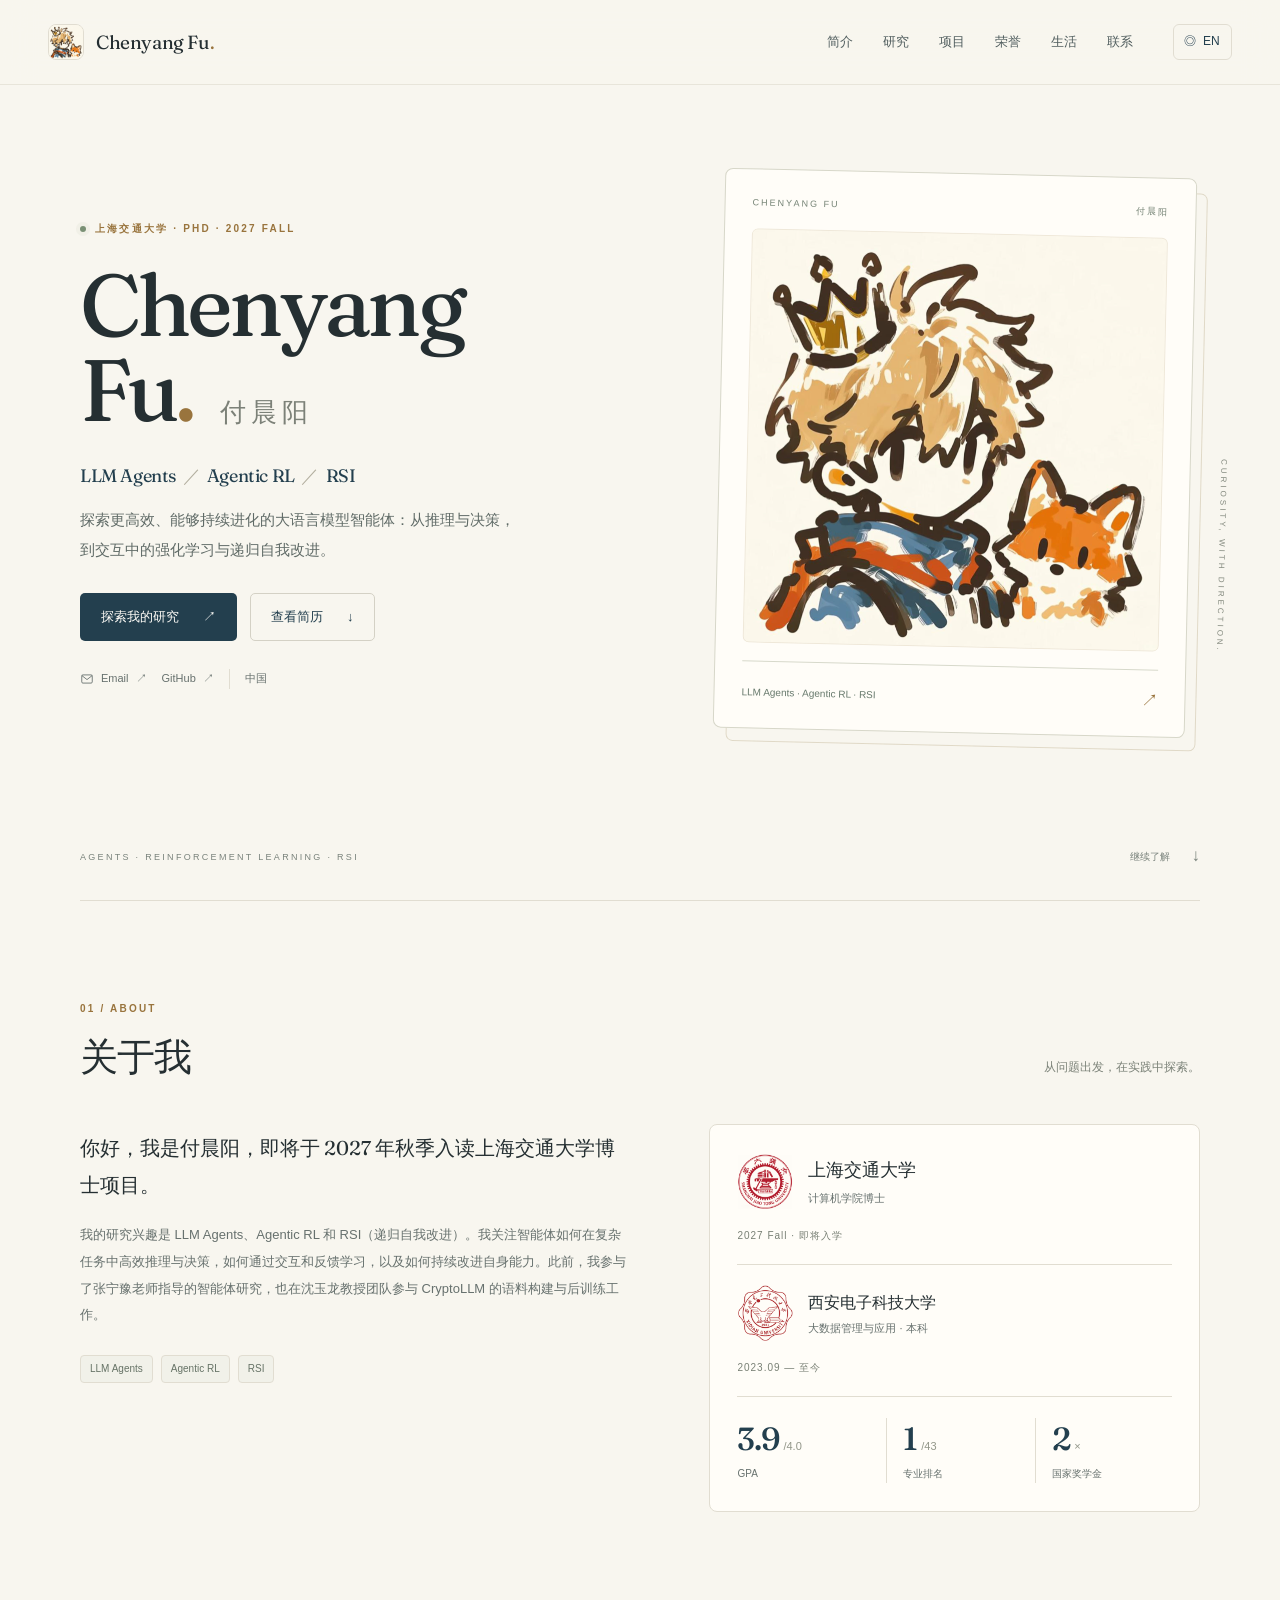
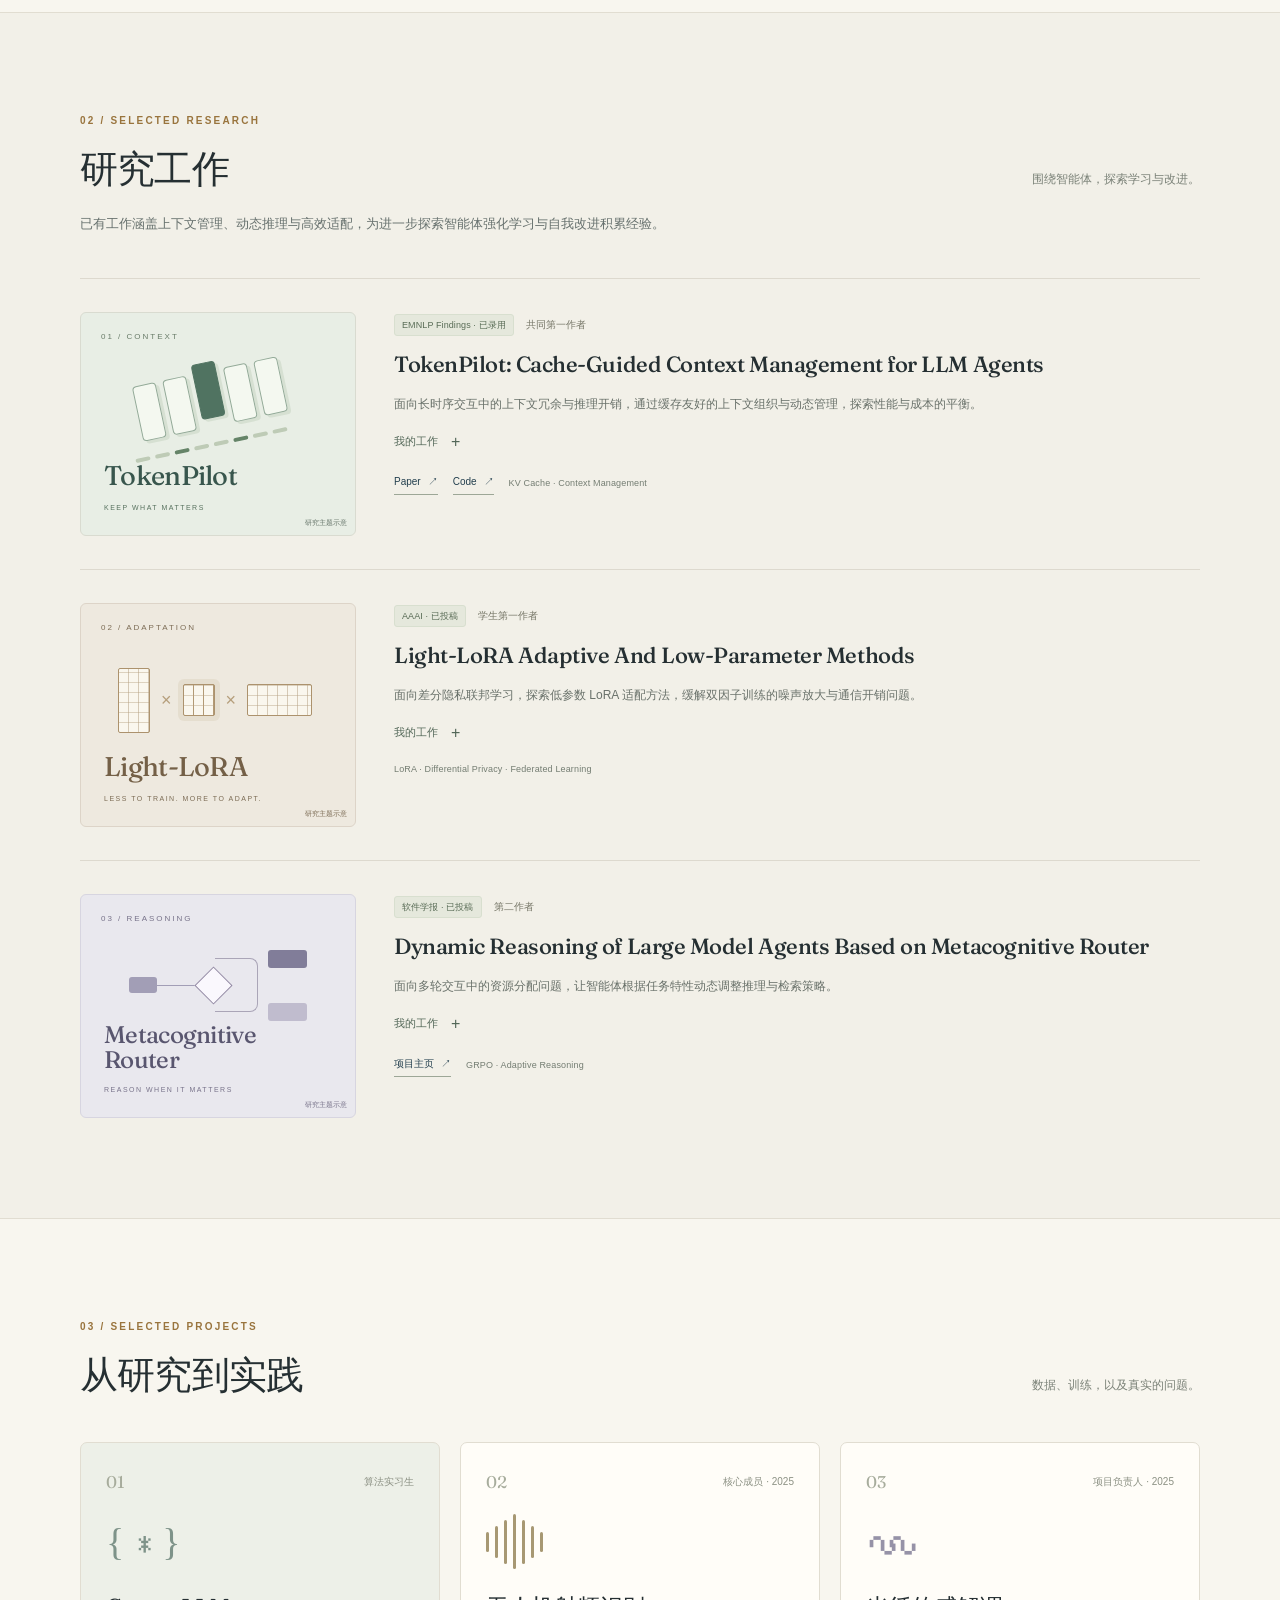
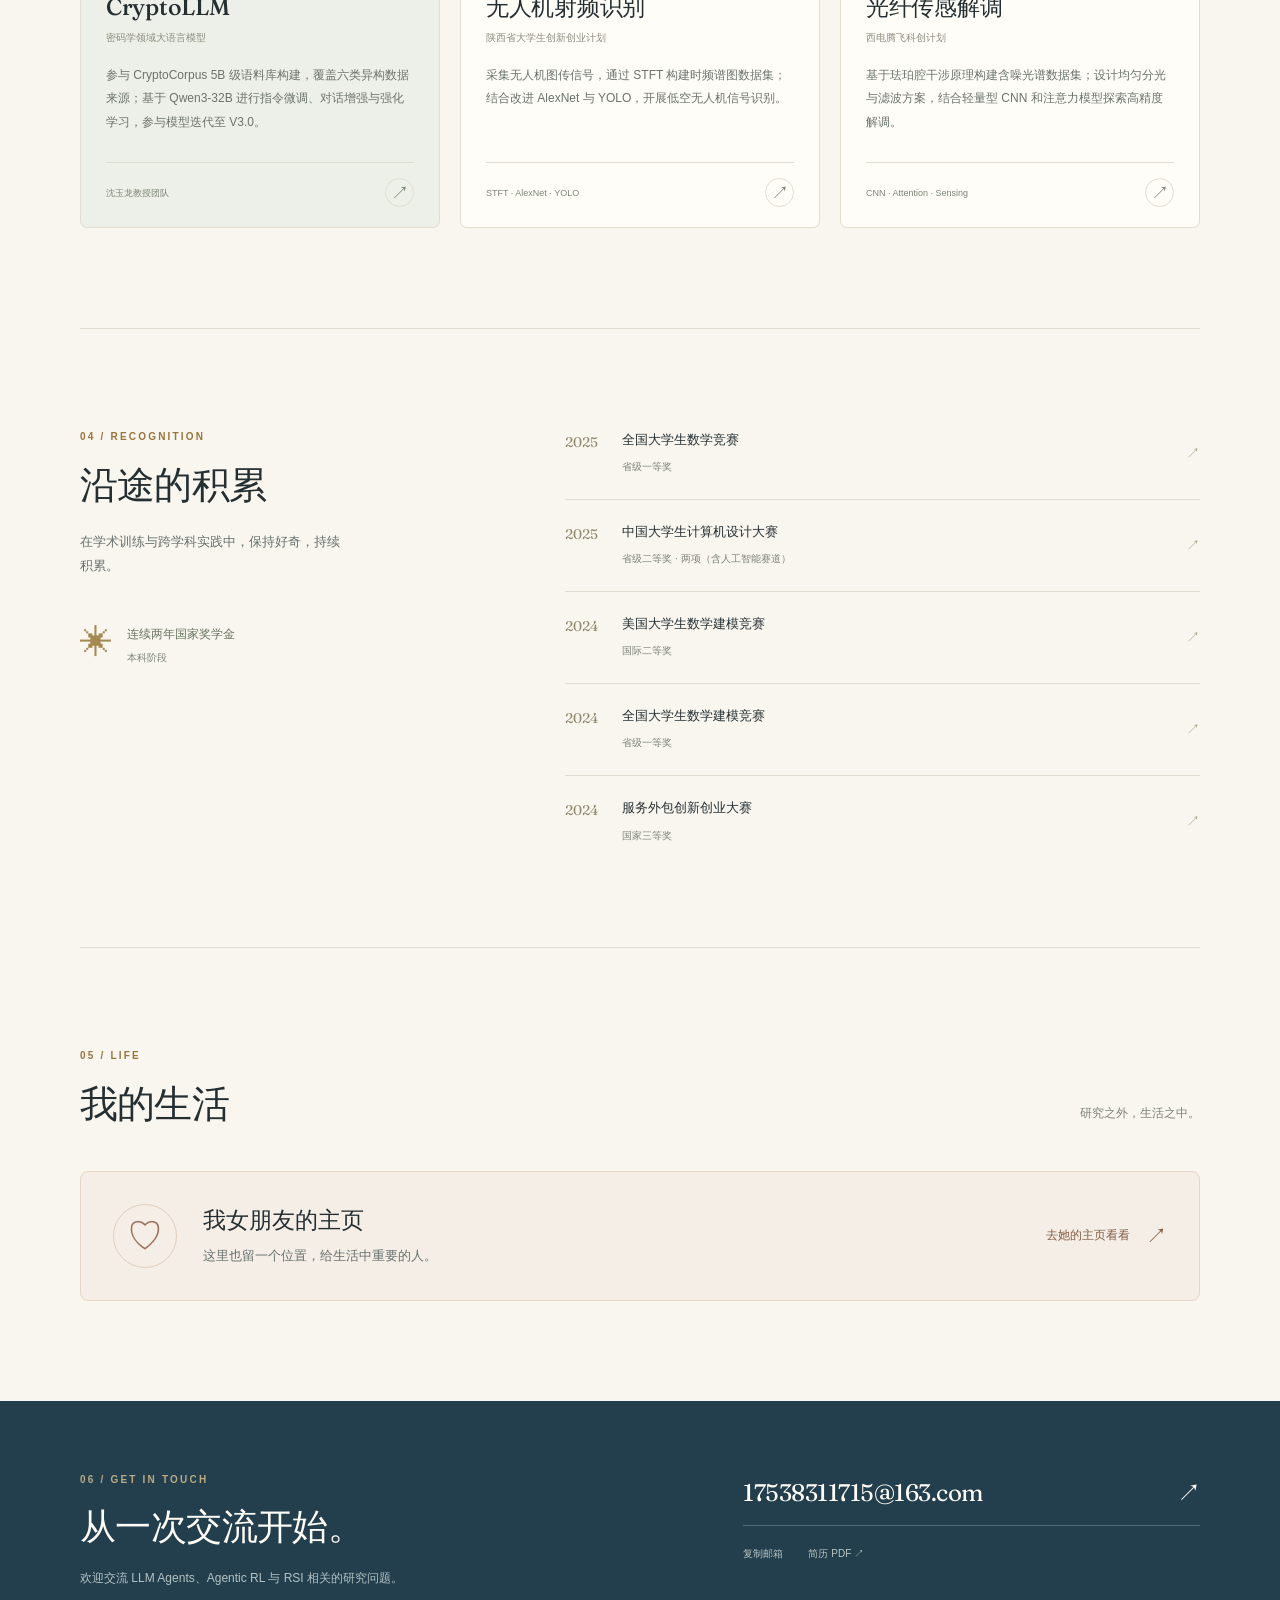
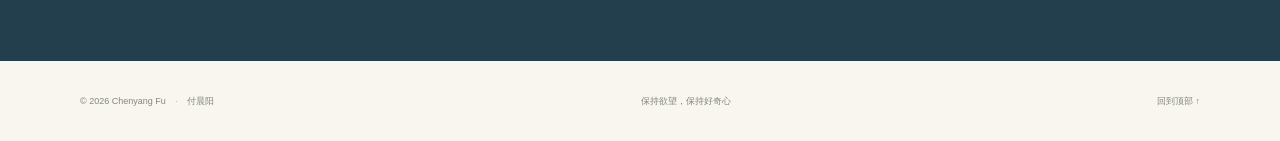
==== commit 54e4abfb: "Specify School of Computer Science in doctoral education" ====
--- a/index.html
+++ b/index.html
@@ -52,7 +52,7 @@
     <section class="section container" id="about" aria-labelledby="about-title">
       <div class="section-heading"><div><p class="eyebrow">01 / ABOUT</p><h2 id="about-title" data-i18n="aboutTitle">关于我</h2></div><span class="section-aside" data-i18n="aboutAside">从问题出发，在实践中探索。</span></div>
       <div class="about-layout"><div class="about-copy"><p class="lead" data-i18n="aboutLead">你好，我是付晨阳，即将于 2027 年秋季入读上海交通大学博士项目。</p><p data-i18n="aboutBody">我的研究兴趣是 LLM Agents、Agentic RL 和 RSI（递归自我改进）。我关注智能体如何在复杂任务中高效推理与决策，如何通过交互和反馈学习，以及如何持续改进自身能力。此前，我参与了张宁豫老师指导的智能体研究，也在沈玉龙教授团队参与 CryptoLLM 的语料构建与后训练工作。</p><div class="interest-tags"><span>LLM Agents</span><span>Agentic RL</span><span>RSI</span></div></div>
-      <div class="education-card"><div class="education-top"><img class="school-emblem" src="assets/sjtu-emblem.png" alt="上海交通大学校徽 / Shanghai Jiao Tong University emblem" width="56" height="56" loading="lazy" decoding="async"><div><h3 data-i18n="school">上海交通大学</h3><p data-i18n="degree">博士 · PhD</p></div></div><p class="education-date" data-i18n="educationDate">2027 Fall · 即将入学</p><div class="undergraduate-education"><div class="education-top"><img class="school-emblem" src="assets/xidian-emblem.png" alt="西安电子科技大学校徽 / Xidian University emblem" width="56" height="56" loading="lazy" decoding="async"><div><h3 data-i18n="undergraduateSchool">西安电子科技大学</h3><p data-i18n="undergraduateDegree">大数据管理与应用 · 本科</p></div></div><p class="education-date" data-i18n="undergraduateDate">2023.09 — 至今</p><div class="education-metrics"><div><strong>3.9<span>/4.0</span></strong><span>GPA</span></div><div><strong>1<span>/43</span></strong><span data-i18n="rankLabel">专业排名</span></div><div><strong>2<span>×</span></strong><span data-i18n="scholarshipLabel">国家奖学金</span></div></div></div></div></div>
+      <div class="education-card"><div class="education-top"><img class="school-emblem" src="assets/sjtu-emblem.png" alt="上海交通大学校徽 / Shanghai Jiao Tong University emblem" width="56" height="56" loading="lazy" decoding="async"><div><h3 data-i18n="school">上海交通大学</h3><p data-i18n="degree">计算机学院博士</p></div></div><p class="education-date" data-i18n="educationDate">2027 Fall · 即将入学</p><div class="undergraduate-education"><div class="education-top"><img class="school-emblem" src="assets/xidian-emblem.png" alt="西安电子科技大学校徽 / Xidian University emblem" width="56" height="56" loading="lazy" decoding="async"><div><h3 data-i18n="undergraduateSchool">西安电子科技大学</h3><p data-i18n="undergraduateDegree">大数据管理与应用 · 本科</p></div></div><p class="education-date" data-i18n="undergraduateDate">2023.09 — 至今</p><div class="education-metrics"><div><strong>3.9<span>/4.0</span></strong><span>GPA</span></div><div><strong>1<span>/43</span></strong><span data-i18n="rankLabel">专业排名</span></div><div><strong>2<span>×</span></strong><span data-i18n="scholarshipLabel">国家奖学金</span></div></div></div></div></div>
     </section>
     <section class="section research-section" id="research" aria-labelledby="research-title"><div class="container">
       <div class="section-heading"><div><p class="eyebrow">02 / SELECTED RESEARCH</p><h2 id="research-title" data-i18n="researchTitle">研究工作</h2></div><span class="section-aside" data-i18n="researchAside">围绕智能体，探索学习与改进。</span></div>
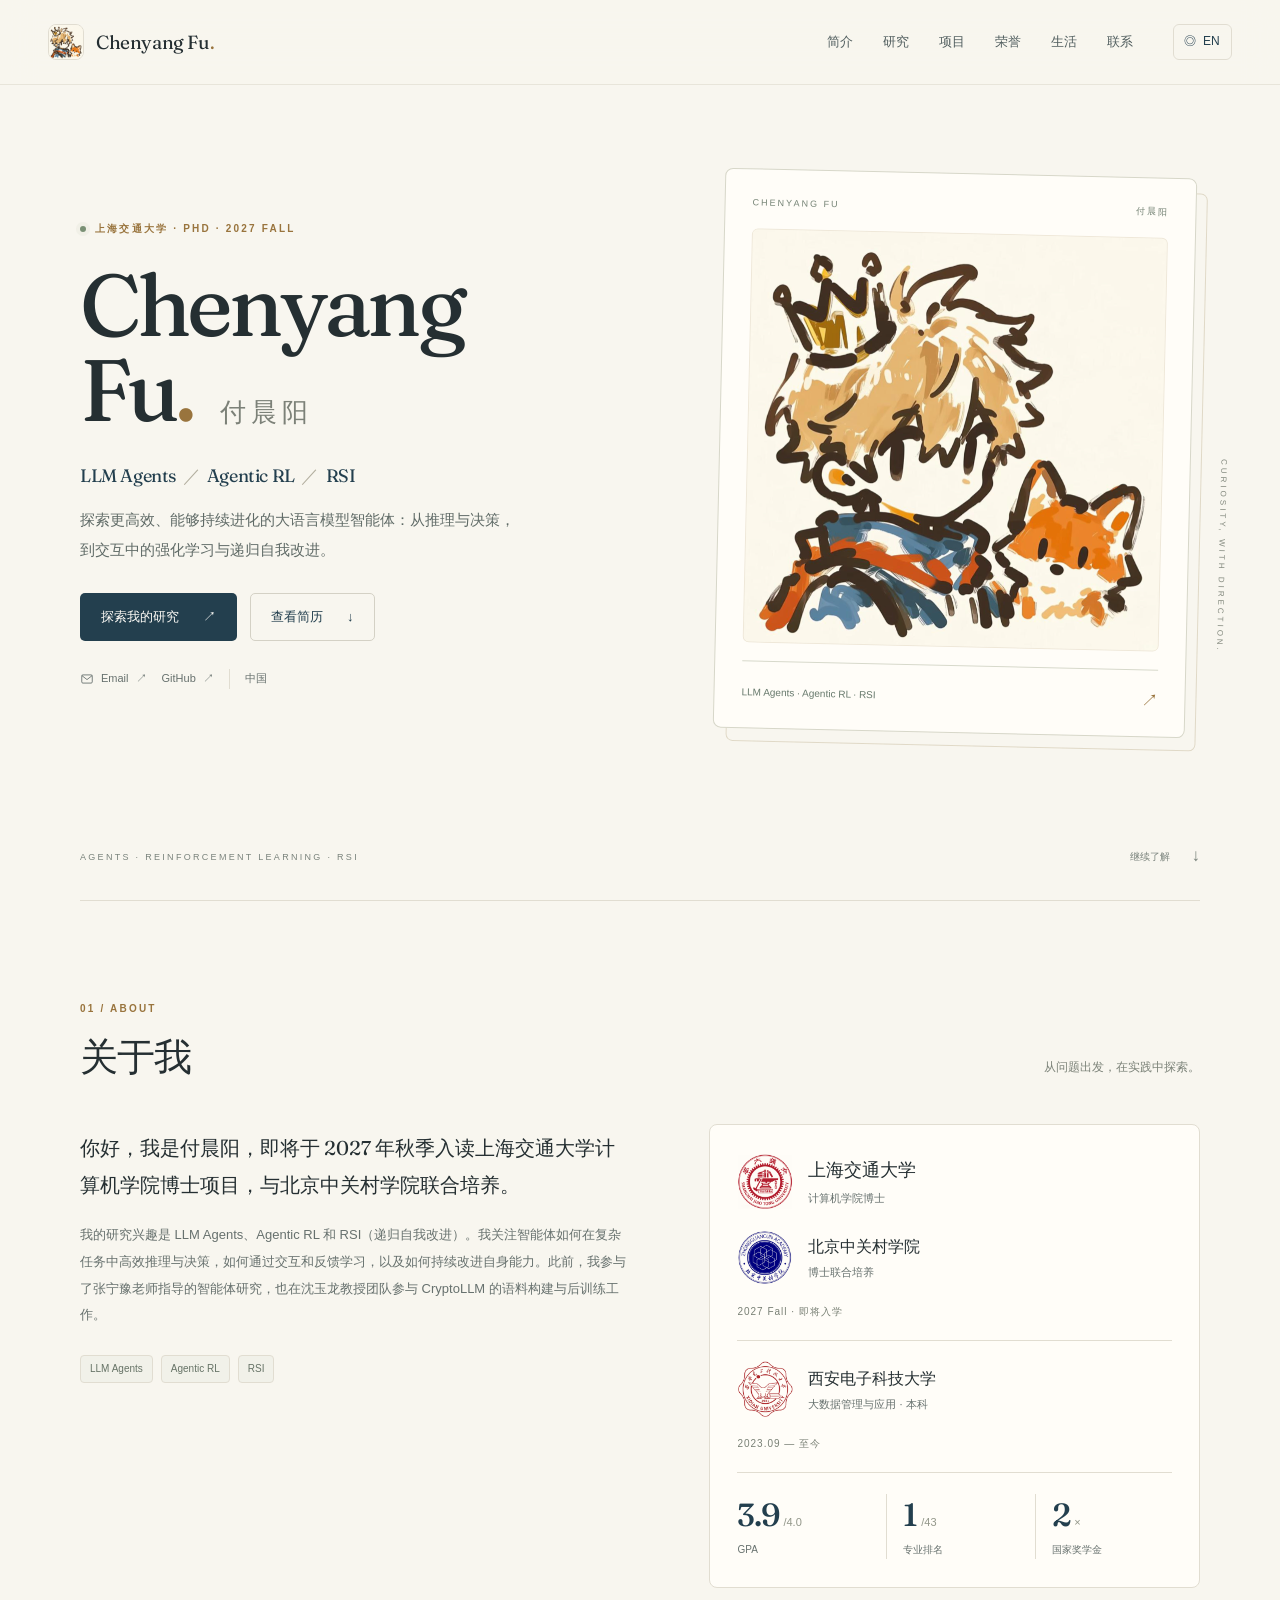
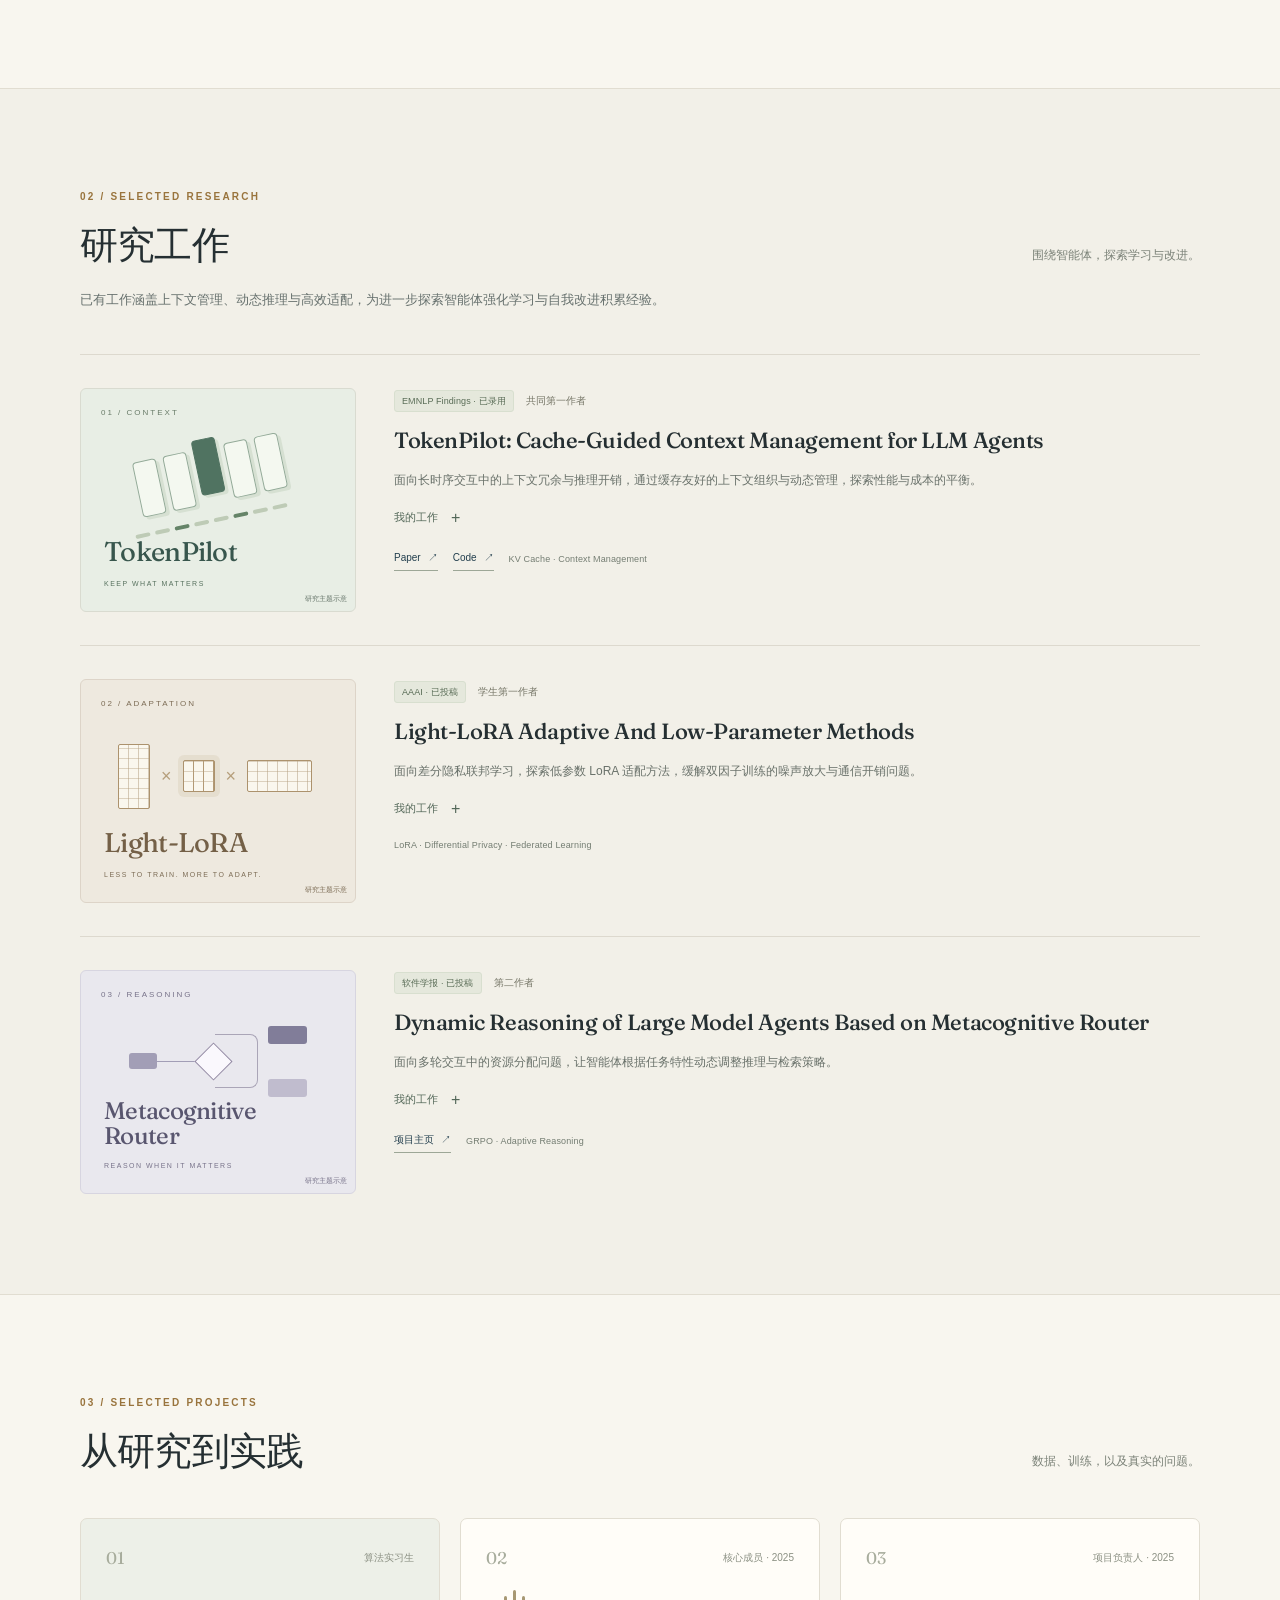
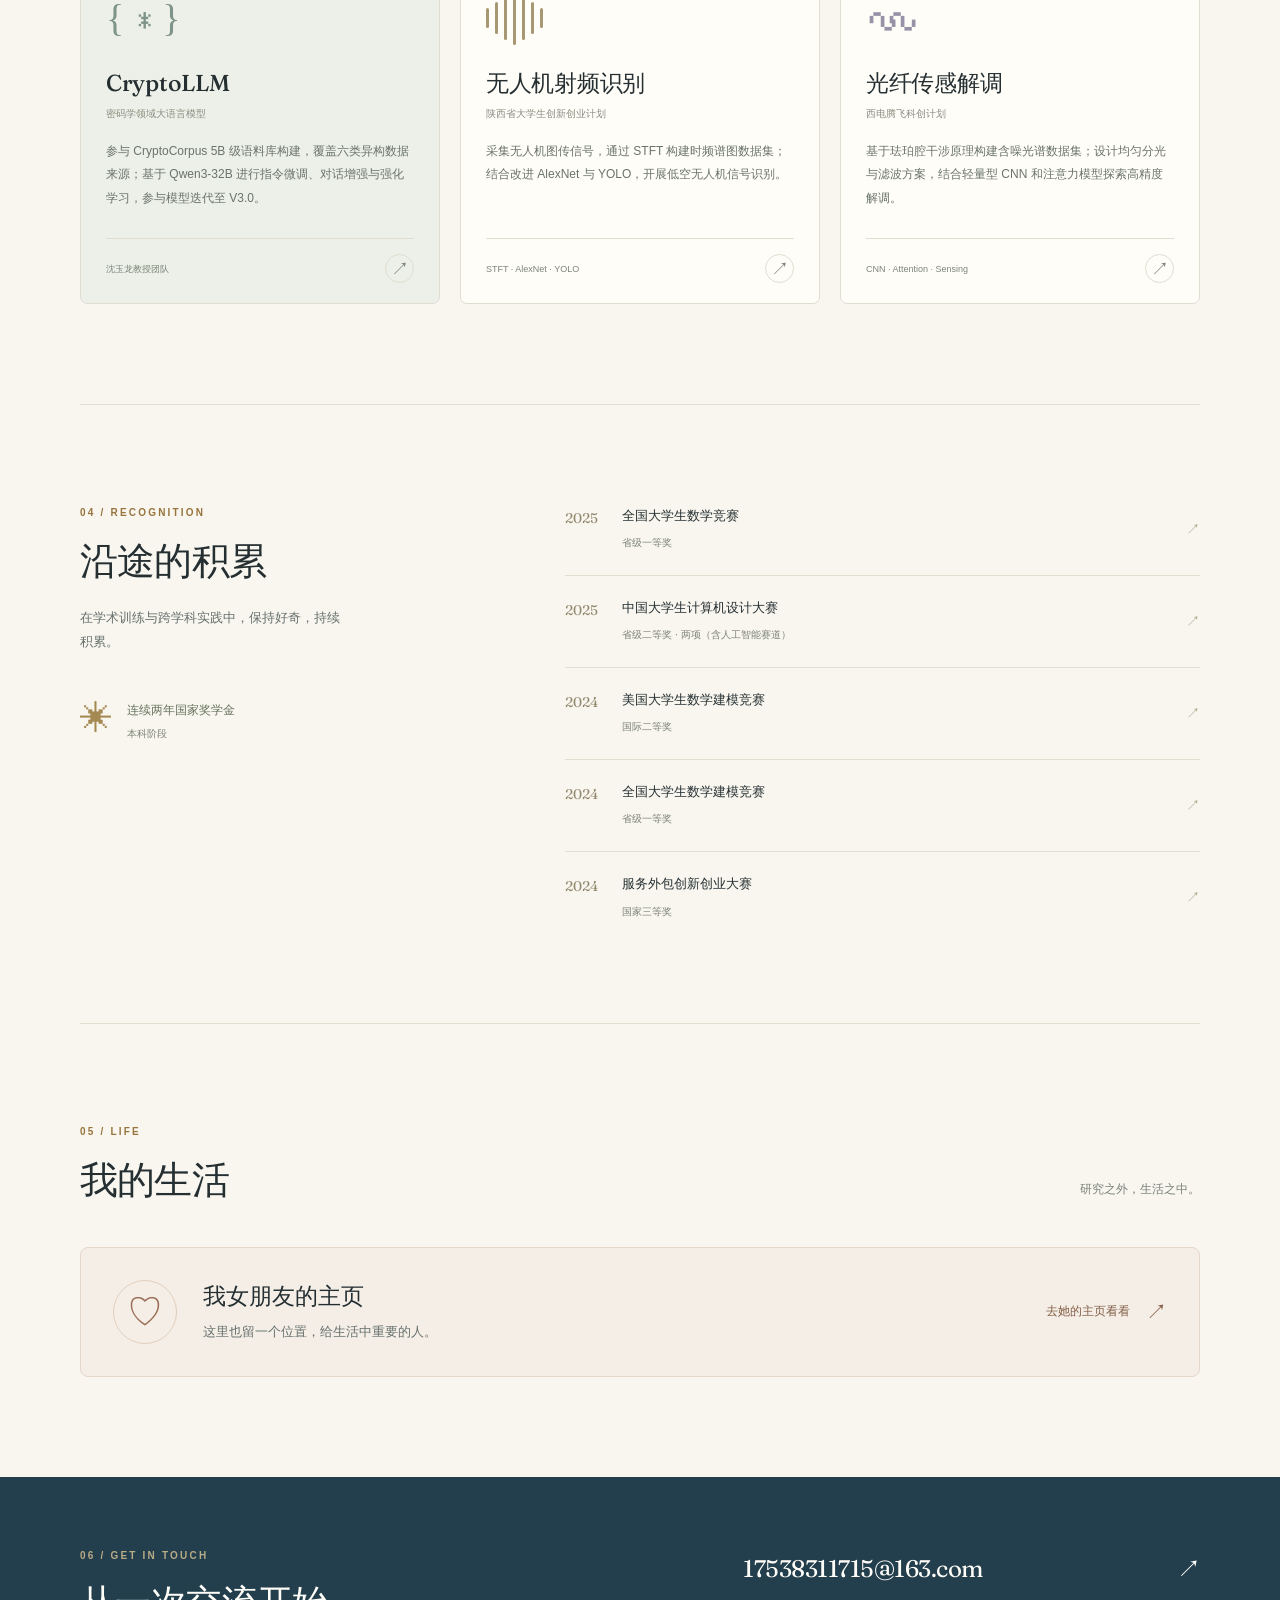
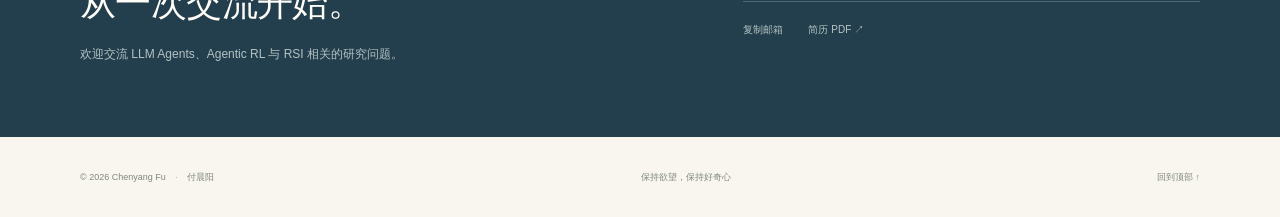
==== commit f5932f86: "Add Zhongguancun Academy joint doctoral training and emblem" ====
--- a/index.html
+++ b/index.html
@@ -51,8 +51,8 @@
     </section>
     <section class="section container" id="about" aria-labelledby="about-title">
       <div class="section-heading"><div><p class="eyebrow">01 / ABOUT</p><h2 id="about-title" data-i18n="aboutTitle">关于我</h2></div><span class="section-aside" data-i18n="aboutAside">从问题出发，在实践中探索。</span></div>
-      <div class="about-layout"><div class="about-copy"><p class="lead" data-i18n="aboutLead">你好，我是付晨阳，即将于 2027 年秋季入读上海交通大学博士项目。</p><p data-i18n="aboutBody">我的研究兴趣是 LLM Agents、Agentic RL 和 RSI（递归自我改进）。我关注智能体如何在复杂任务中高效推理与决策，如何通过交互和反馈学习，以及如何持续改进自身能力。此前，我参与了张宁豫老师指导的智能体研究，也在沈玉龙教授团队参与 CryptoLLM 的语料构建与后训练工作。</p><div class="interest-tags"><span>LLM Agents</span><span>Agentic RL</span><span>RSI</span></div></div>
-      <div class="education-card"><div class="education-top"><img class="school-emblem" src="assets/sjtu-emblem.png" alt="上海交通大学校徽 / Shanghai Jiao Tong University emblem" width="56" height="56" loading="lazy" decoding="async"><div><h3 data-i18n="school">上海交通大学</h3><p data-i18n="degree">计算机学院博士</p></div></div><p class="education-date" data-i18n="educationDate">2027 Fall · 即将入学</p><div class="undergraduate-education"><div class="education-top"><img class="school-emblem" src="assets/xidian-emblem.png" alt="西安电子科技大学校徽 / Xidian University emblem" width="56" height="56" loading="lazy" decoding="async"><div><h3 data-i18n="undergraduateSchool">西安电子科技大学</h3><p data-i18n="undergraduateDegree">大数据管理与应用 · 本科</p></div></div><p class="education-date" data-i18n="undergraduateDate">2023.09 — 至今</p><div class="education-metrics"><div><strong>3.9<span>/4.0</span></strong><span>GPA</span></div><div><strong>1<span>/43</span></strong><span data-i18n="rankLabel">专业排名</span></div><div><strong>2<span>×</span></strong><span data-i18n="scholarshipLabel">国家奖学金</span></div></div></div></div></div>
+      <div class="about-layout"><div class="about-copy"><p class="lead" data-i18n="aboutLead">你好，我是付晨阳，即将于 2027 年秋季入读上海交通大学计算机学院博士项目，与北京中关村学院联合培养。</p><p data-i18n="aboutBody">我的研究兴趣是 LLM Agents、Agentic RL 和 RSI（递归自我改进）。我关注智能体如何在复杂任务中高效推理与决策，如何通过交互和反馈学习，以及如何持续改进自身能力。此前，我参与了张宁豫老师指导的智能体研究，也在沈玉龙教授团队参与 CryptoLLM 的语料构建与后训练工作。</p><div class="interest-tags"><span>LLM Agents</span><span>Agentic RL</span><span>RSI</span></div></div>
+      <div class="education-card"><div class="education-top"><img class="school-emblem" src="assets/sjtu-emblem.png" alt="上海交通大学校徽 / Shanghai Jiao Tong University emblem" width="56" height="56" loading="lazy" decoding="async"><div><h3 data-i18n="school">上海交通大学</h3><p data-i18n="degree">计算机学院博士</p></div></div><div class="education-top joint-education"><img class="school-emblem" src="assets/zhongguancun-emblem.png" alt="北京中关村学院院徽 / Zhongguancun Academy emblem" width="56" height="56" loading="lazy" decoding="async"><div><h3 data-i18n="jointSchool">北京中关村学院</h3><p data-i18n="jointTraining">博士联合培养</p></div></div><p class="education-date" data-i18n="educationDate">2027 Fall · 即将入学</p><div class="undergraduate-education"><div class="education-top"><img class="school-emblem" src="assets/xidian-emblem.png" alt="西安电子科技大学校徽 / Xidian University emblem" width="56" height="56" loading="lazy" decoding="async"><div><h3 data-i18n="undergraduateSchool">西安电子科技大学</h3><p data-i18n="undergraduateDegree">大数据管理与应用 · 本科</p></div></div><p class="education-date" data-i18n="undergraduateDate">2023.09 — 至今</p><div class="education-metrics"><div><strong>3.9<span>/4.0</span></strong><span>GPA</span></div><div><strong>1<span>/43</span></strong><span data-i18n="rankLabel">专业排名</span></div><div><strong>2<span>×</span></strong><span data-i18n="scholarshipLabel">国家奖学金</span></div></div></div></div></div>
     </section>
     <section class="section research-section" id="research" aria-labelledby="research-title"><div class="container">
       <div class="section-heading"><div><p class="eyebrow">02 / SELECTED RESEARCH</p><h2 id="research-title" data-i18n="researchTitle">研究工作</h2></div><span class="section-aside" data-i18n="researchAside">围绕智能体，探索学习与改进。</span></div>
--- a/styles.css
+++ b/styles.css
@@ -42,3 +42,7 @@
 /* University emblems supplied by the site owner, shown without cropping. */
 .school-emblem{display:block;width:56px;height:56px;flex-shrink:0;object-fit:contain;mix-blend-mode:multiply}
 @media(max-width:820px){.school-emblem{width:48px;height:48px}}
+
+/* Joint doctoral training belongs to the same upcoming PhD entry. */
+.joint-education{margin-top:20px}
+.joint-education h3{font-size:16px}
